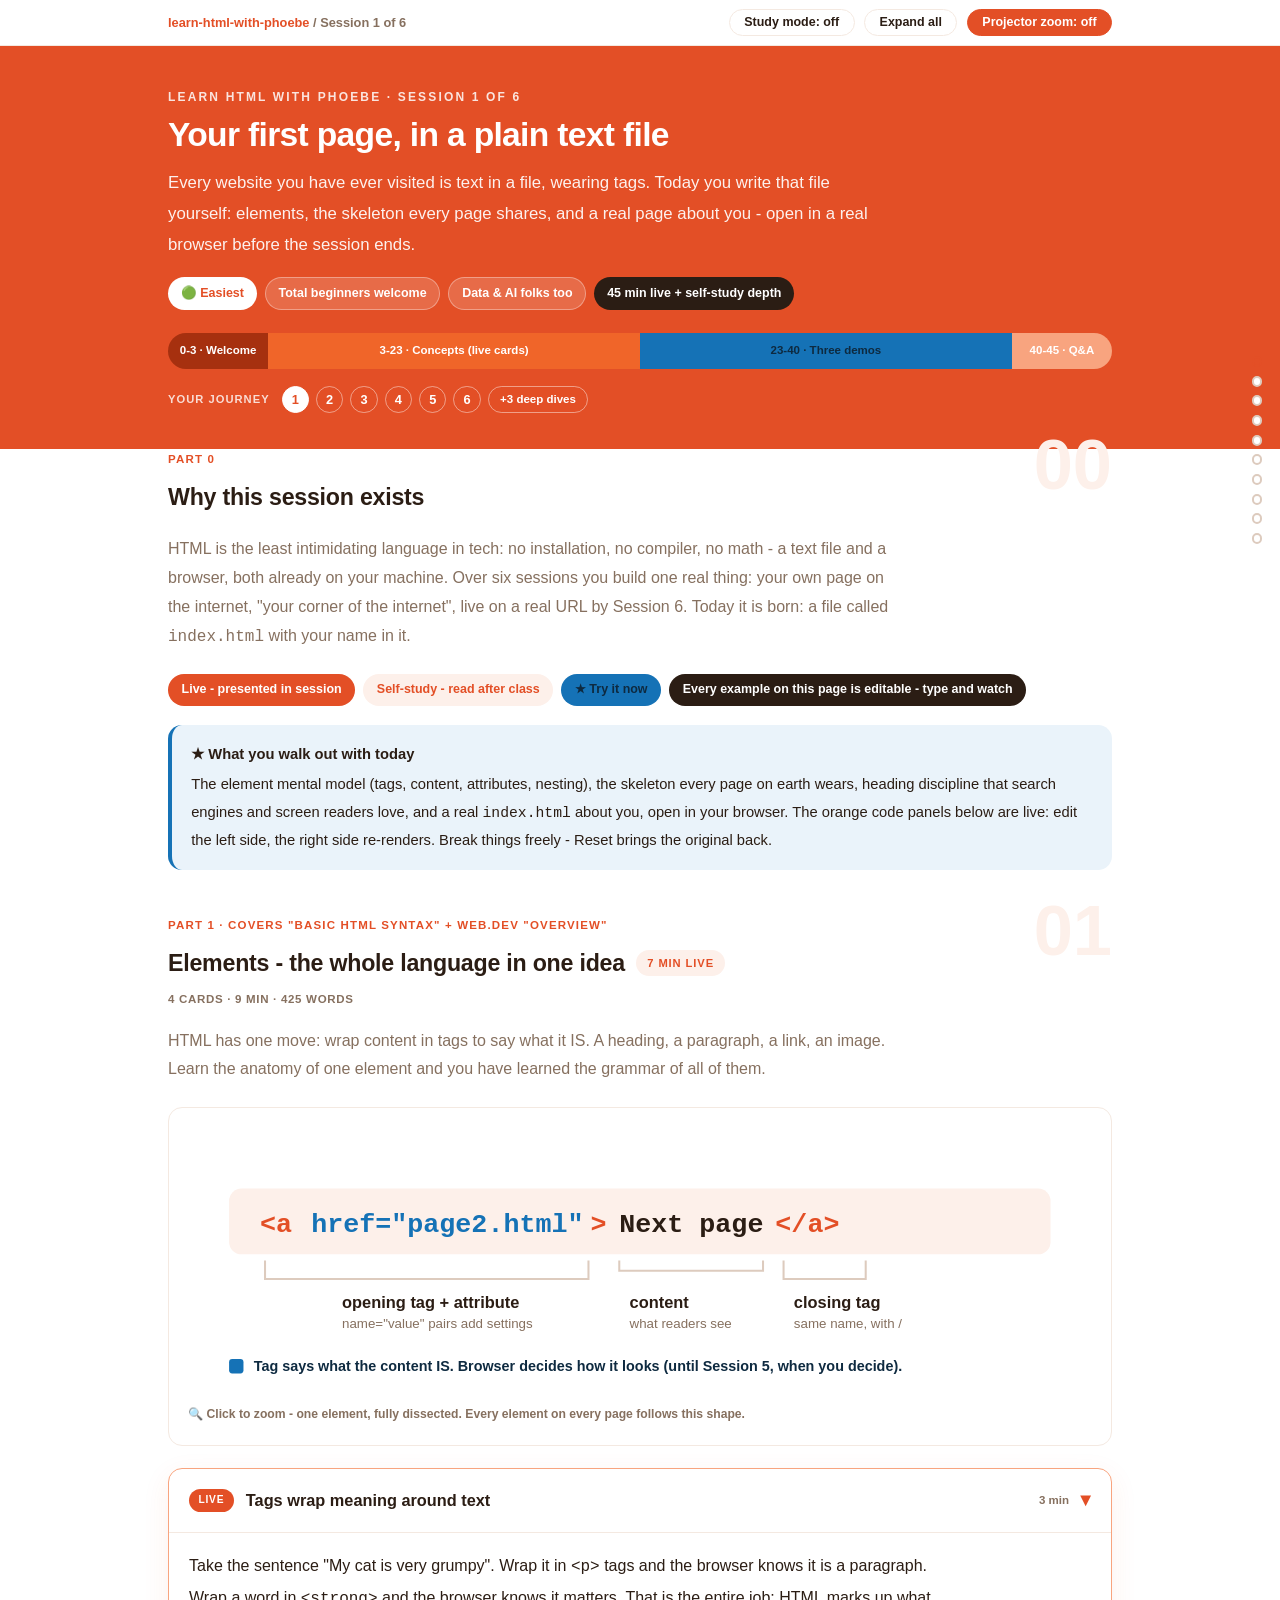
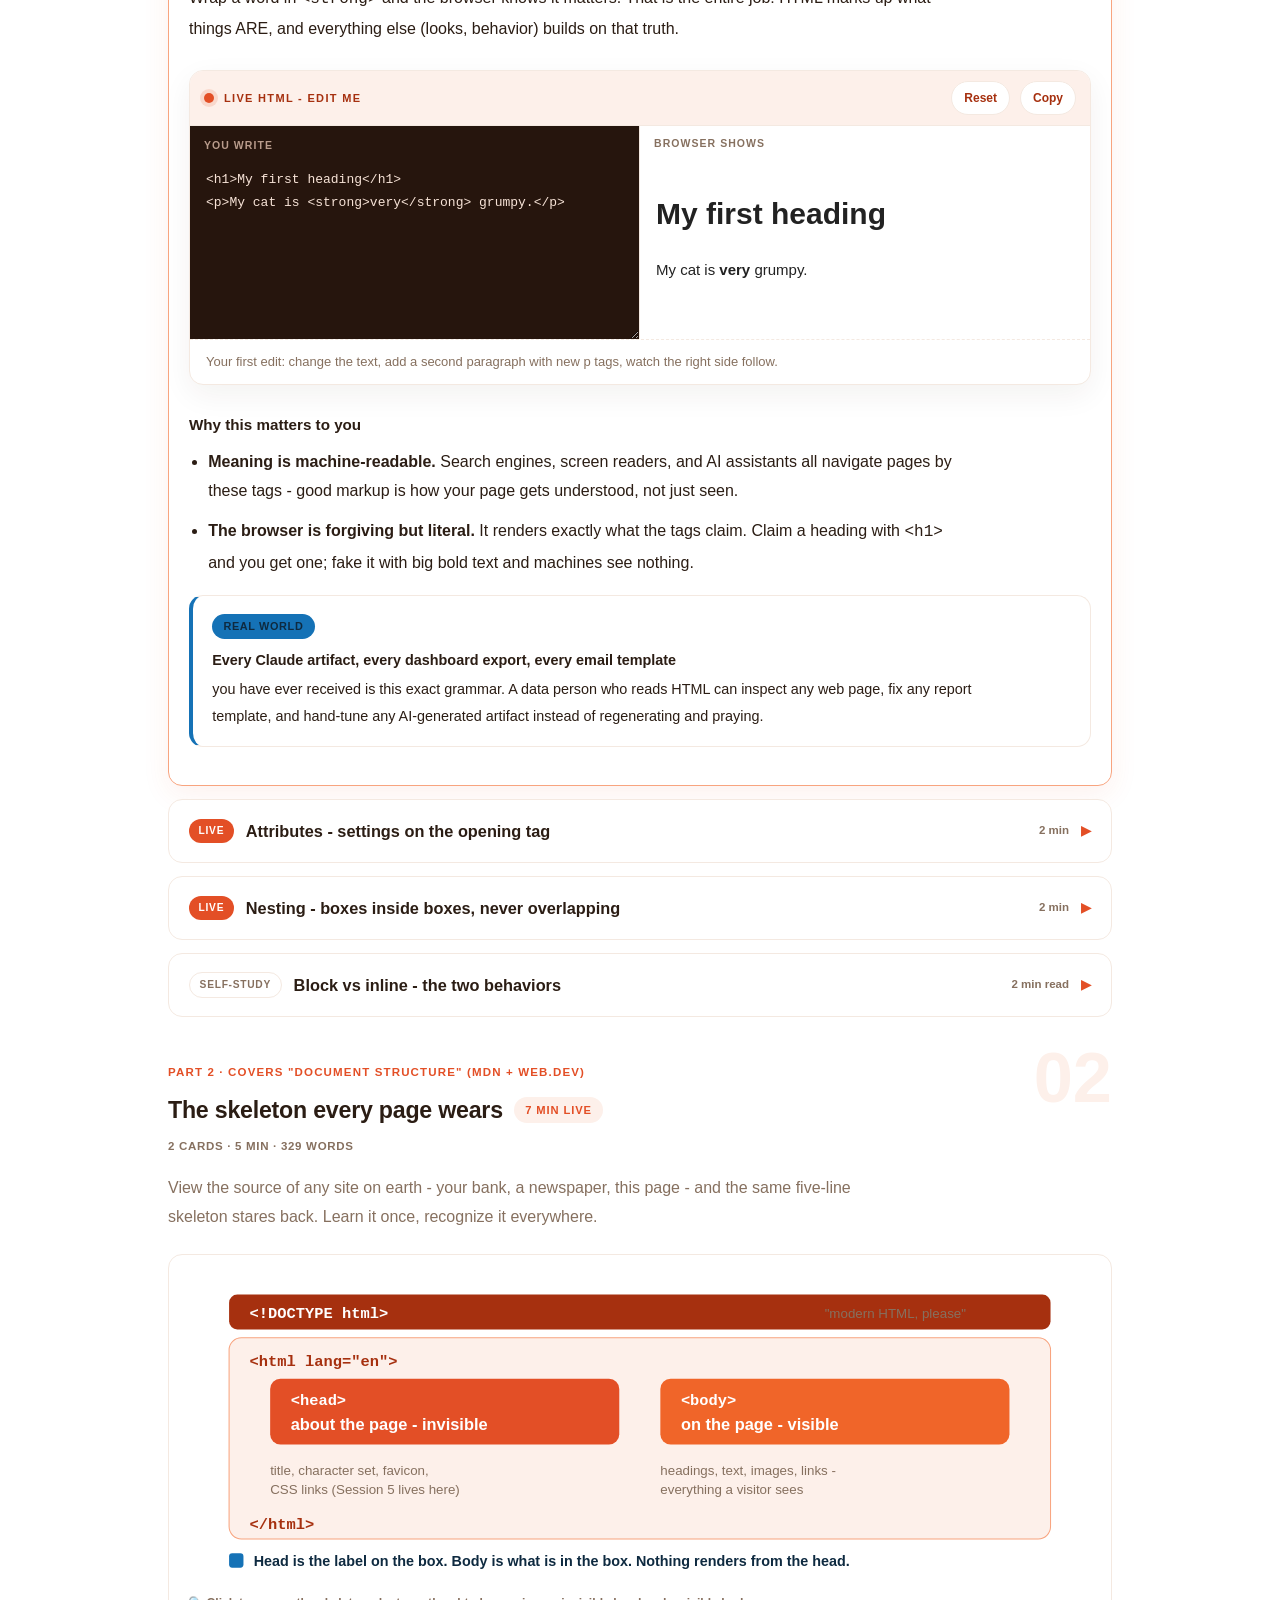
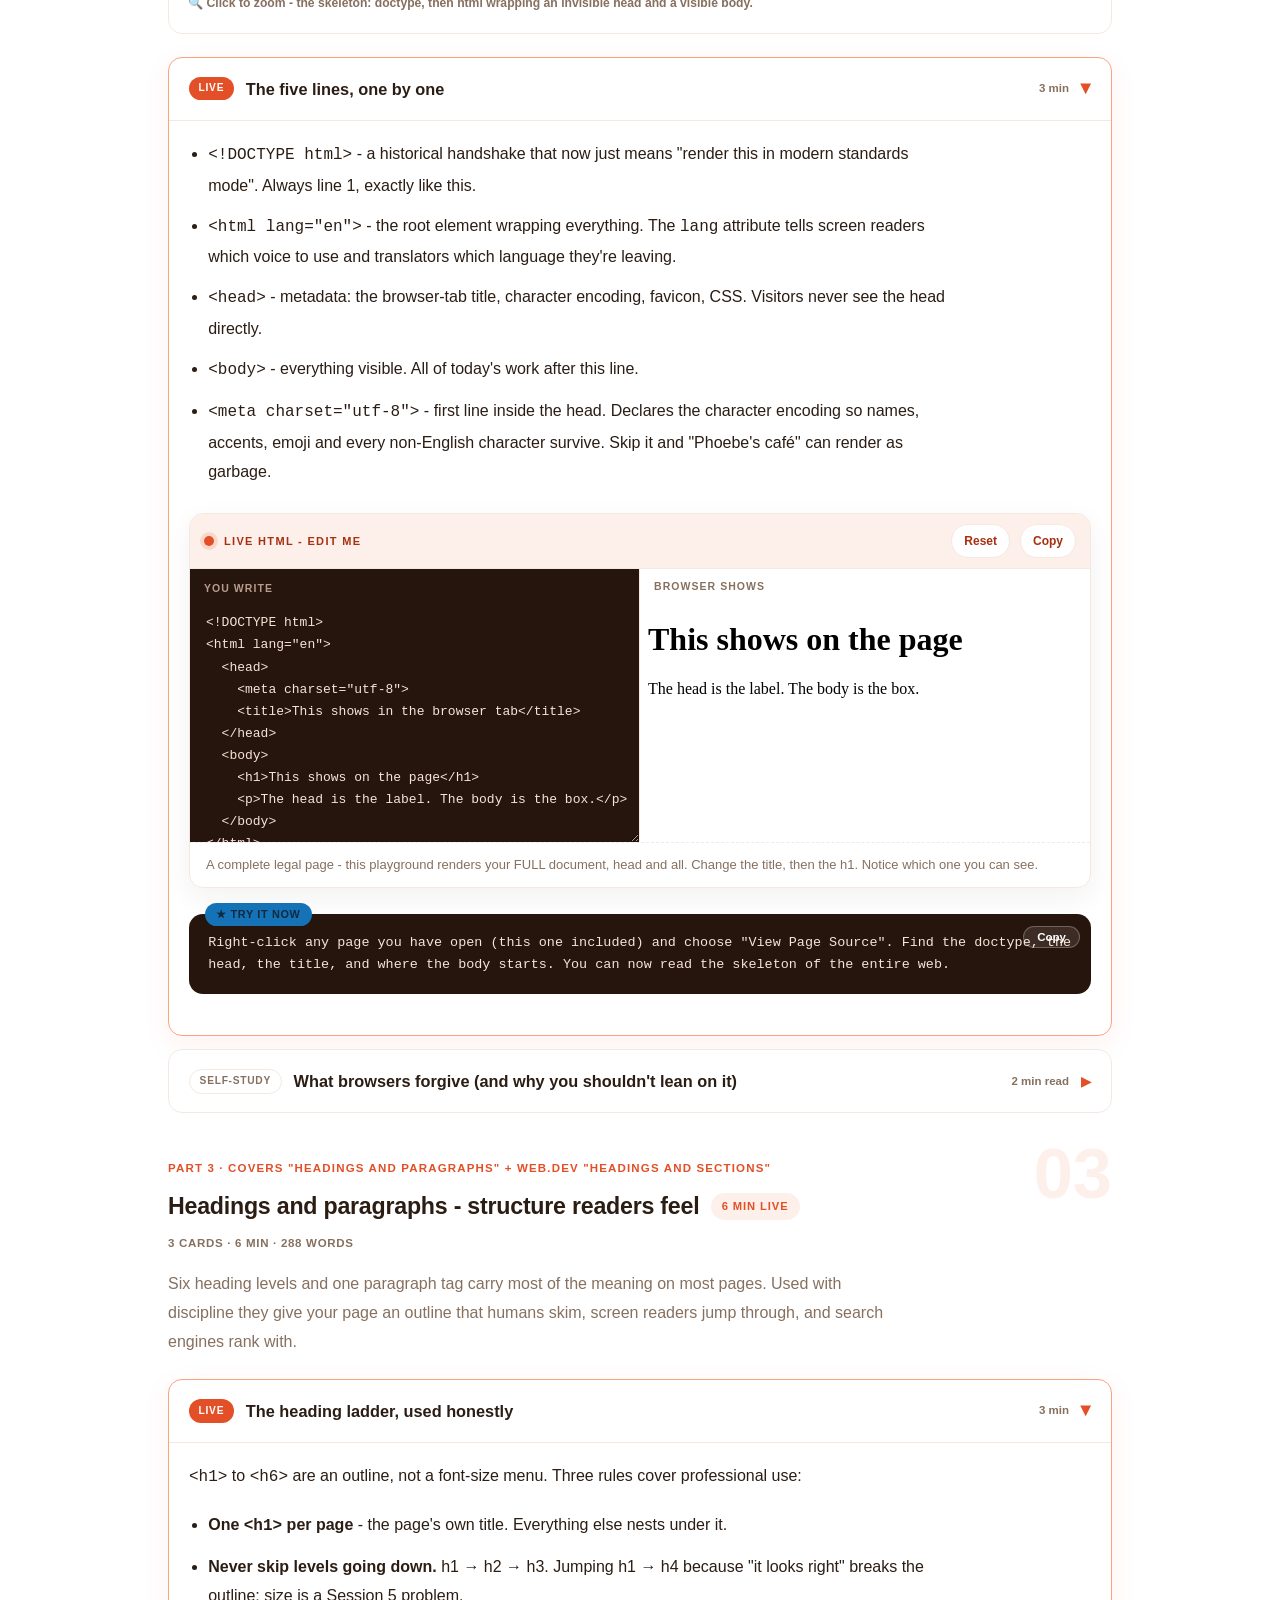
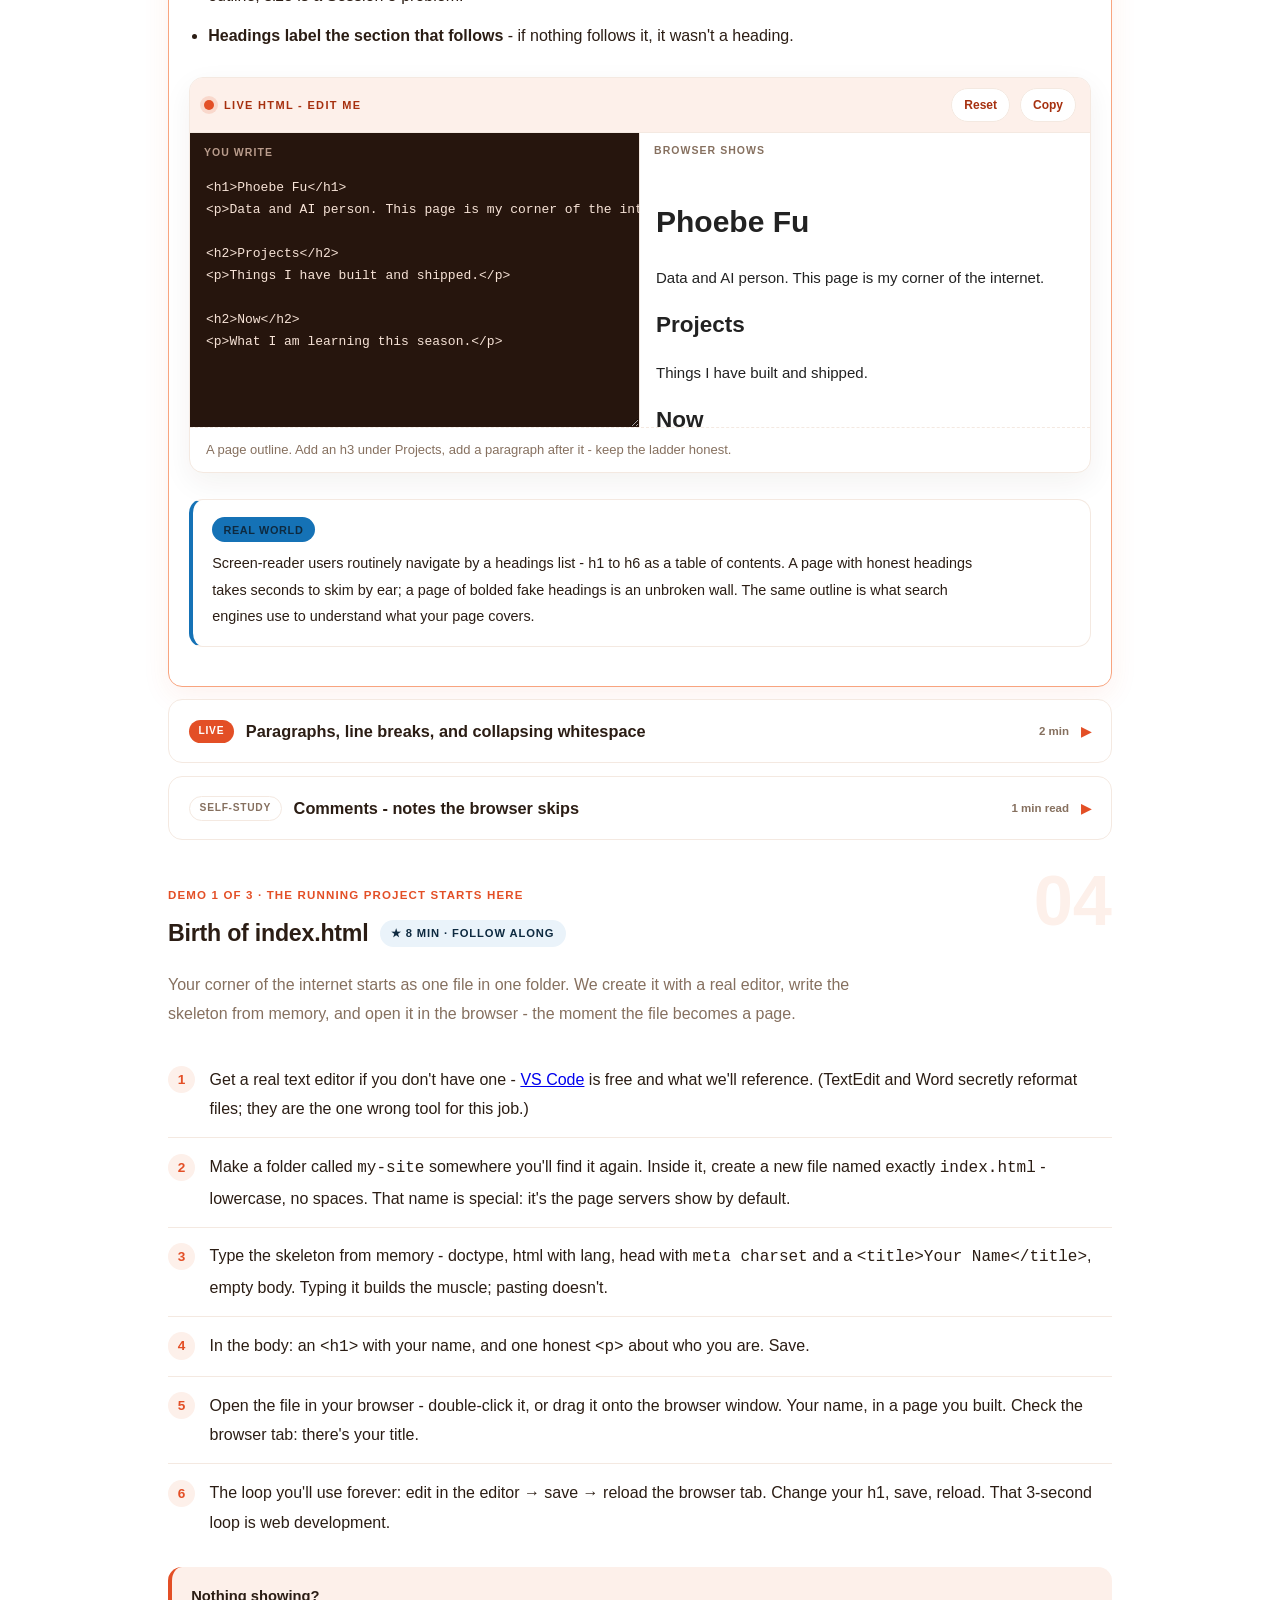
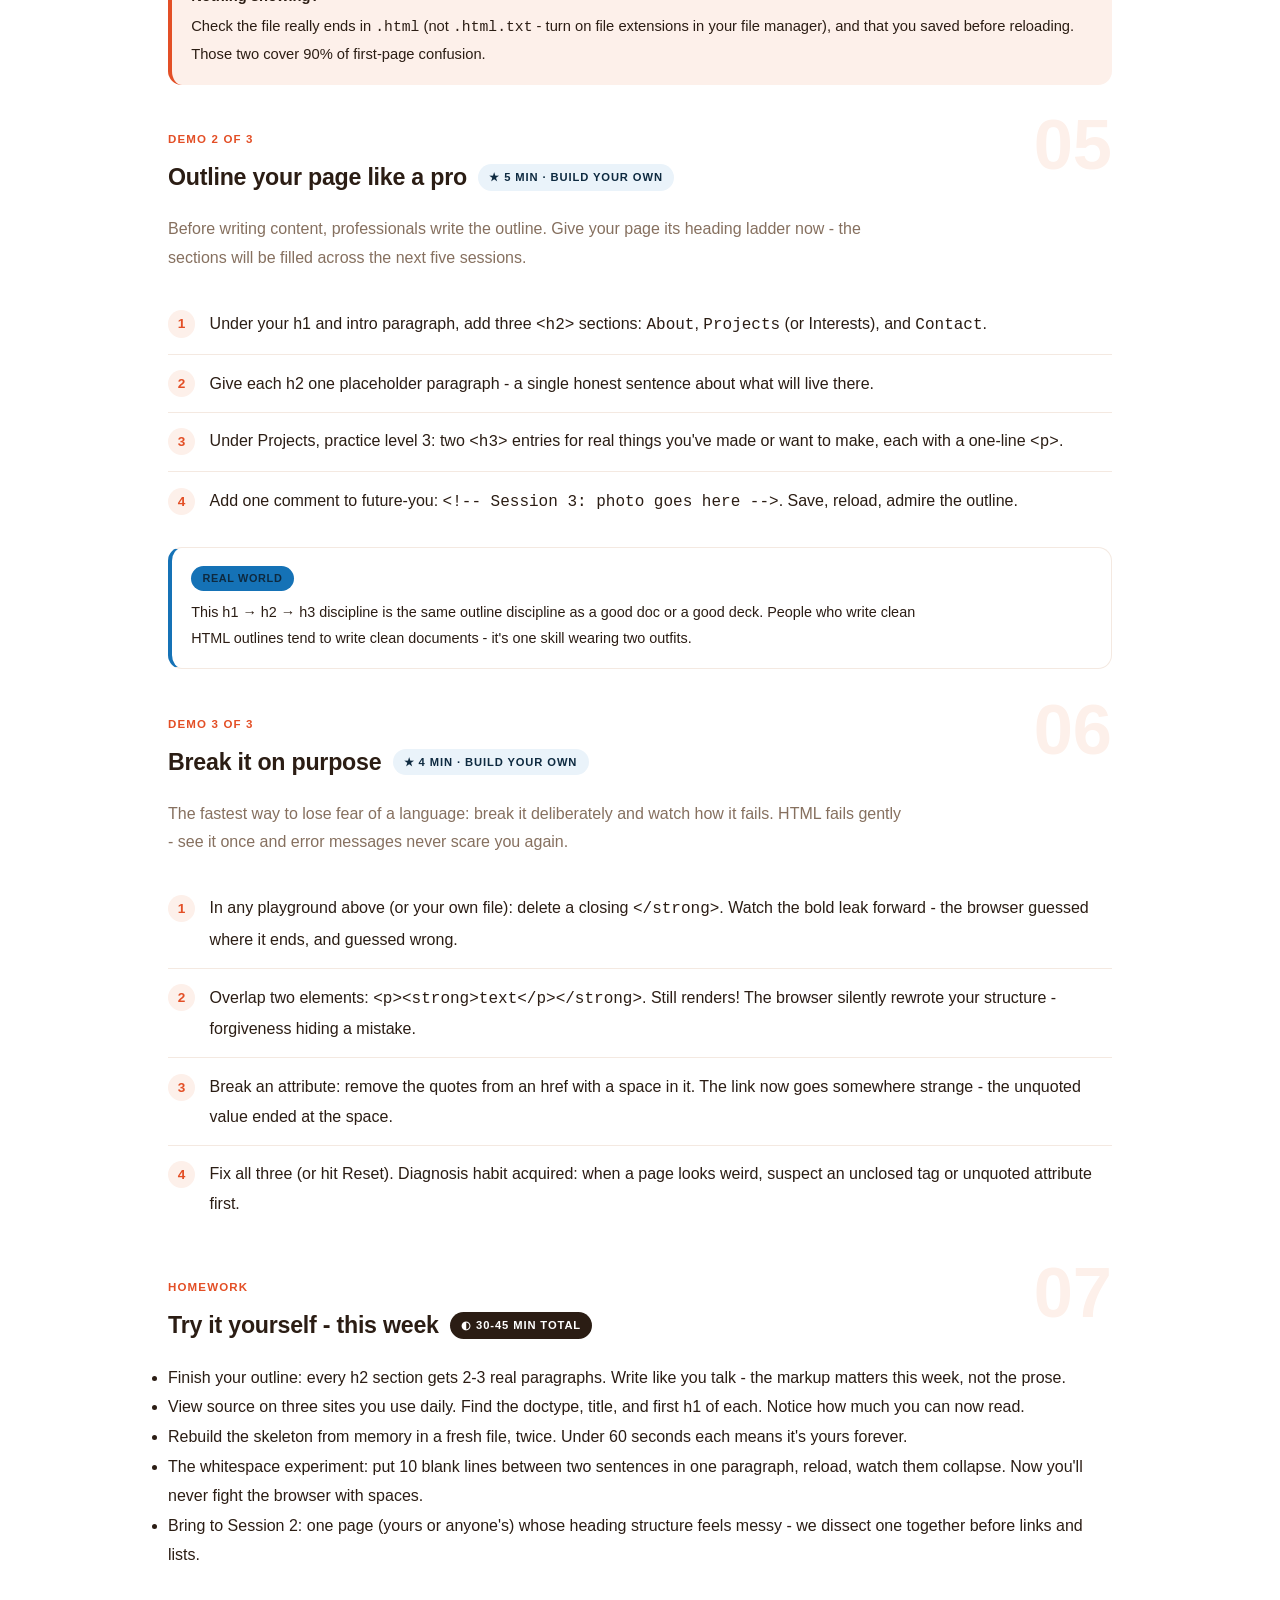
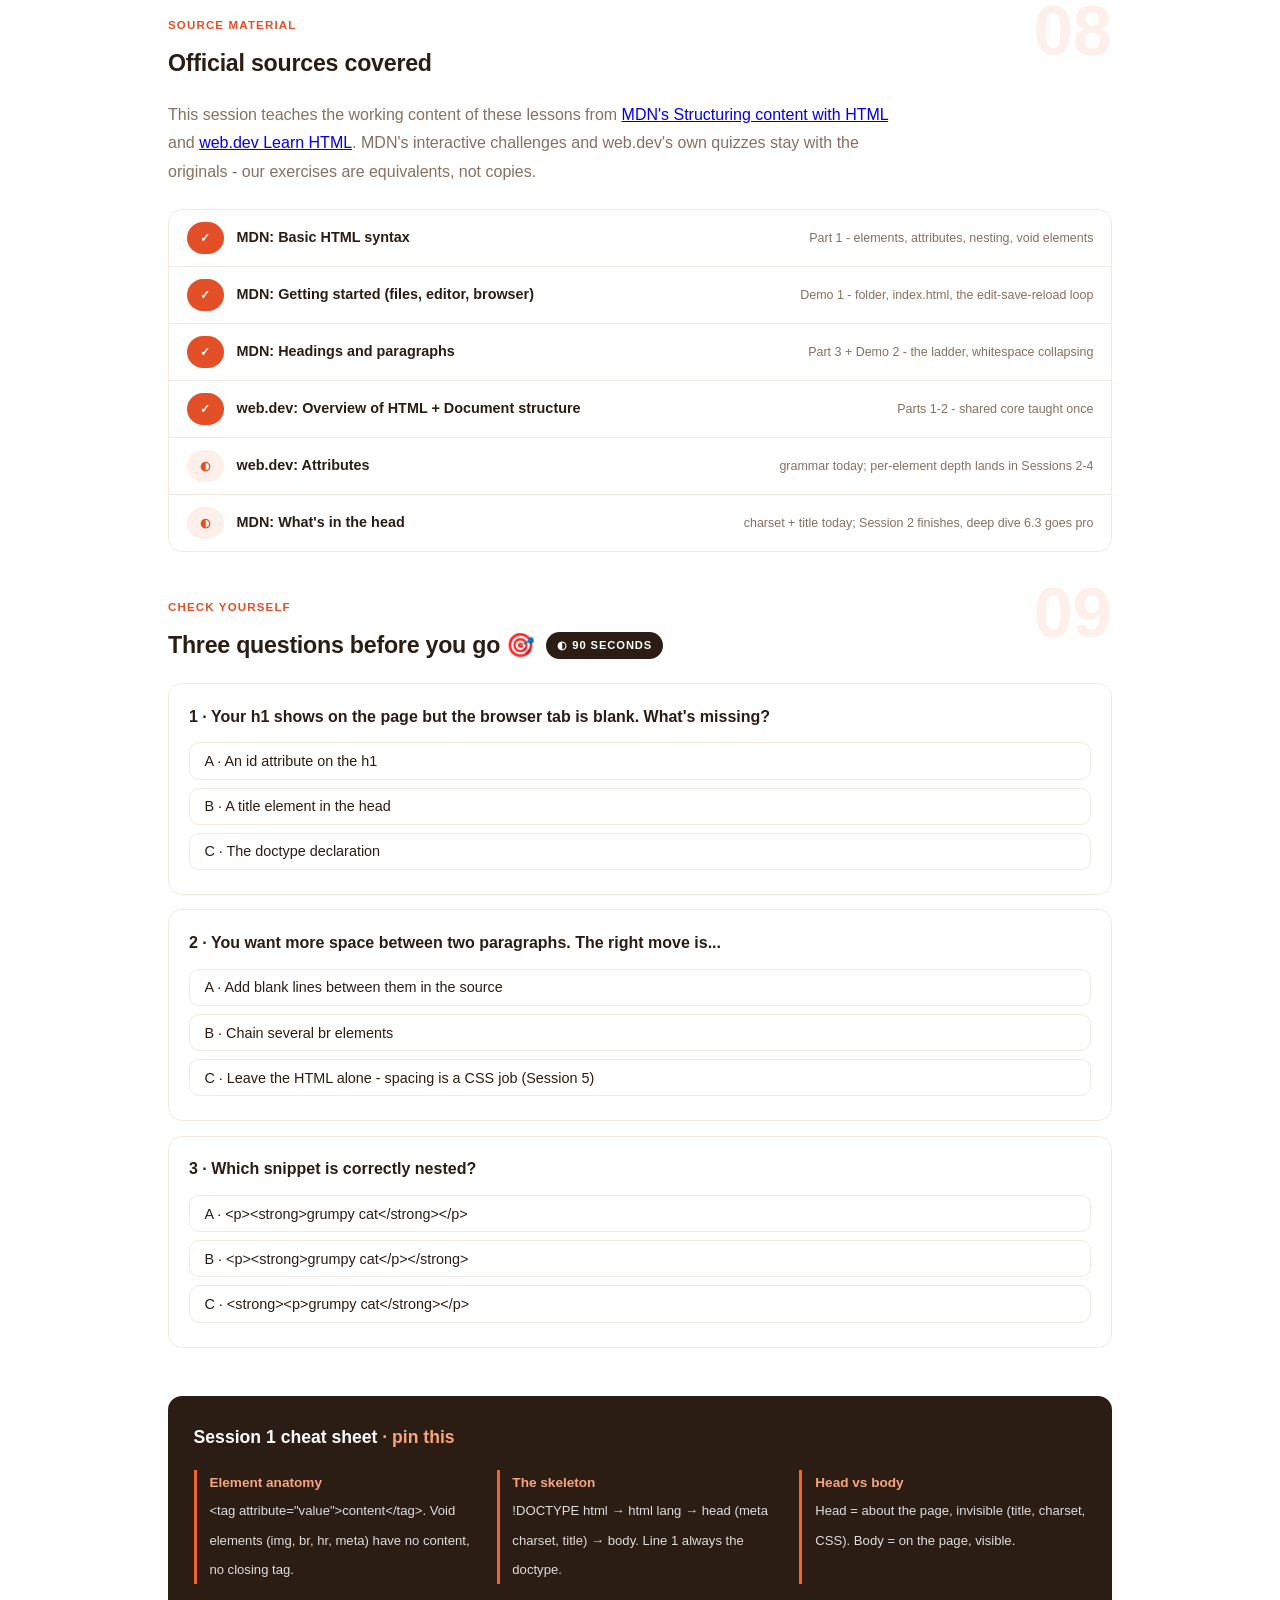
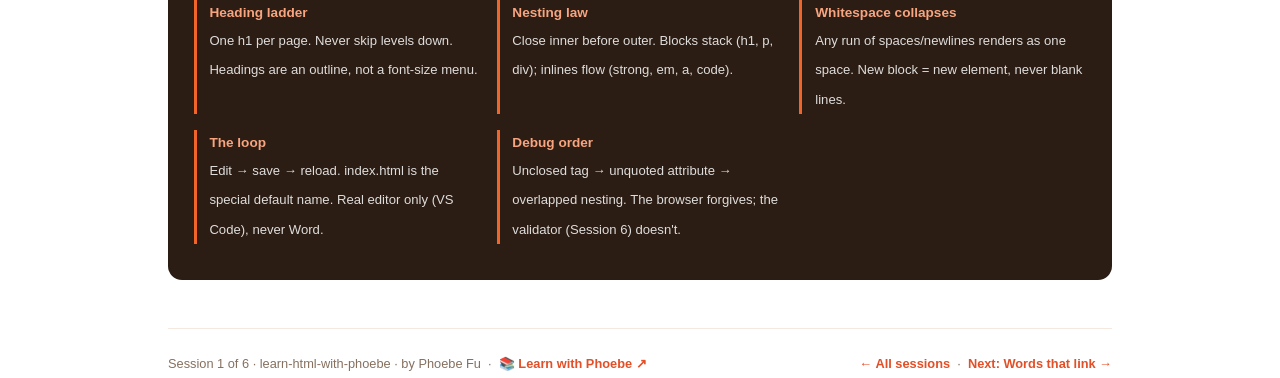
==== courses/01-your-first-page.html @ e1adf82d "Fix diagram clipping and make every page readable on a narrow screen Diagrams: measured geometry def" ====
<!DOCTYPE html>
<html lang="en">
<head>
<meta charset="UTF-8">
<meta name="viewport" content="width=device-width, initial-scale=1.0">
<title>Session 1 · Your first page - learn html with phoebe</title>
<link rel="stylesheet" href="../assets/style.css?v=16">
</head>
<body>

<div class="toolbar">
  <div class="wrap">
    <span class="crumb"><a href="../index.html">learn-html-with-phoebe</a> / Session 1 of 6</span>
    <button class="btn" id="toggle-all" type="button">Expand all</button>
    <button class="btn primary" id="zoom-toggle" type="button">Projector zoom: off</button>
  </div>
</div>

<header class="masthead">
  <div class="wrap">
    <div class="eyebrow">Learn HTML with Phoebe · Session 1 of 6</div>
    <h1>Your <span class="accent">first page</span>, in a plain text file</h1>
    <p class="sub">Every website you have ever visited is text in a file, wearing tags. Today you write that file yourself: elements, the skeleton every page shares, and a real page about you - open in a real browser before the session ends.</p>
    <div class="chip-row">
      <span class="chip level">🟢 Easiest</span>
      <span class="chip audience">Total beginners welcome</span>
      <span class="chip audience">Data &amp; AI folks too</span>
      <span class="chip time">45 min live + self-study depth</span>
    </div>
    <div class="agenda">
      <span class="a1" style="flex:1">0-3 · Welcome</span>
      <span class="a2" style="flex:4">3-23 · Concepts (live cards)</span>
      <span class="a3" style="flex:4">23-40 · Three demos</span>
      <span class="a4" style="flex:1">40-45 · Q&amp;A</span>
    </div>
  </div>
</header>

<main class="wrap">

  <!-- ============ INTRO ============ -->
  <section class="section" id="intro">
    <div class="section-kicker">
      <span class="klabel">Part 0</span>
      <h2>Why this session exists</h2>
    </div>
    <p class="lede">HTML is the least intimidating language in tech: no installation, no compiler, no math - a text file and a browser, both already on your machine. Over six sessions you build one real thing: your own page on the internet, "your corner of the internet", live on a real URL by Session 6. Today it is born: a file called <code>index.html</code> with your name in it.</p>
    <div class="legend">
      <span class="pill solid">Live - presented in session</span>
      <span class="pill light">Self-study - read after class</span>
      <span class="pill peach">★ Try it now</span>
      <span class="pill inkpill">Every example on this page is editable - type and watch</span>
    </div>
    <div class="callout win">
      <strong>★ What you walk out with today</strong>
      The element mental model (tags, content, attributes, nesting), the skeleton every page on earth wears, heading discipline that search engines and screen readers love, and a real <code>index.html</code> about you, open in your browser. The orange code panels below are live: edit the left side, the right side re-renders. Break things freely - Reset brings the original back.
    </div>
  </section>

  <!-- ============ PART 1: ELEMENTS ============ -->
  <section class="section" id="elements">
    <div class="section-kicker">
      <span class="klabel">Part 1 · covers "Basic HTML syntax" + web.dev "Overview"</span>
      <h2>Elements - the whole language in one idea <span class="tag concept">7 min live</span></h2>
    </div>
    <p class="lede">HTML has one move: wrap content in tags to say what it IS. A heading, a paragraph, a link, an image. Learn the anatomy of one element and you have learned the grammar of all of them.</p>

    <figure class="zoomable">
      <svg viewBox="0 0 880 260" xmlns="http://www.w3.org/2000/svg" role="img" aria-label="Anatomy of an HTML element: opening tag with attribute, content, closing tag">
        <style>
          .elC { font: 600 26px 'SF Mono', Menlo, monospace; fill: #2B1D14; }
          .elO { font: 600 26px 'SF Mono', Menlo, monospace; fill: #E34F26; }
          .elA { font: 600 26px 'SF Mono', Menlo, monospace; fill: #1572B6; }
          .elT { font: 700 16px Inter, sans-serif; fill: #2B1D14; }
          .elX { font: 400 13px Inter, sans-serif; fill: #86705F; }
          .elN { font: 600 14px Inter, sans-serif; fill: #0E2A40; }
          .elBr { stroke: #DDCBBE; stroke-width: 2; fill: none; }
        </style>
        <rect x="40" y="60" width="800" height="64" rx="12" fill="#FDF0EA"/>
        <text class="elO" x="70" y="102">&lt;a</text>
        <text class="elA" x="120" y="102">href="page2.html"</text>
        <text class="elO" x="392" y="102">&gt;</text>
        <text class="elC" x="420" y="102">Next page</text>
        <text class="elO" x="572" y="102">&lt;/a&gt;</text>
        <path class="elBr" d="M75,130 L75,148 L390,148 L390,130"/>
        <text class="elT" x="150" y="176">opening tag + attribute</text>
        <text class="elX" x="150" y="196">name="value" pairs add settings</text>
        <path class="elBr" d="M420,130 L420,140 L560,140 L560,130"/>
        <text class="elT" x="430" y="176">content</text>
        <text class="elX" x="430" y="196">what readers see</text>
        <path class="elBr" d="M580,130 L580,148 L660,148 L660,130"/>
        <text class="elT" x="590" y="176">closing tag</text>
        <text class="elX" x="590" y="196">same name, with /</text>
        <rect x="40" y="226" width="14" height="14" rx="3" fill="#1572B6"/>
        <text class="elN" x="64" y="238">Tag says what the content IS. Browser decides how it looks (until Session 5, when you decide).</text>
      </svg>
      <figcaption>🔍 Click to zoom - one element, fully dissected. Every element on every page follows this shape.</figcaption>
    </figure>

    <details class="card" open>
      <summary><span class="mode live">Live</span>Tags wrap meaning around text<span class="mini">3 min</span><span class="caret">▶</span></summary>
      <div class="body">
        <p>Take the sentence "My cat is very grumpy". Wrap it in <code>&lt;p&gt;</code> tags and the browser knows it is a paragraph. Wrap a word in <code>&lt;strong&gt;</code> and the browser knows it matters. That is the entire job: HTML marks up what things ARE, and everything else (looks, behavior) builds on that truth.</p>
        <div class="pg" data-caption="Your first edit: change the text, add a second paragraph with new p tags, watch the right side follow." data-height="180">
<pre class="pg-src">
&lt;h1&gt;My first heading&lt;/h1&gt;
&lt;p&gt;My cat is &lt;strong&gt;very&lt;/strong&gt; grumpy.&lt;/p&gt;
</pre>
        </div>
        <h4>Why this matters to you</h4>
        <ul>
          <li><strong>Meaning is machine-readable.</strong> Search engines, screen readers, and AI assistants all navigate pages by these tags - good markup is how your page gets understood, not just seen.</li>
          <li><strong>The browser is forgiving but literal.</strong> It renders exactly what the tags claim. Claim a heading with <code>&lt;h1&gt;</code> and you get one; fake it with big bold text and machines see nothing.</li>
        </ul>
        <div class="callout example">
          <span class="ex-pill">Real world</span>
          <p><strong>Every Claude artifact, every dashboard export, every email template</strong> you have ever received is this exact grammar. A data person who reads HTML can inspect any web page, fix any report template, and hand-tune any AI-generated artifact instead of regenerating and praying.</p>
        </div>
      </div>
    </details>

    <details class="card">
      <summary><span class="mode live">Live</span>Attributes - settings on the opening tag<span class="mini">2 min</span><span class="caret">▶</span></summary>
      <div class="body">
        <p>Attributes are <code>name="value"</code> pairs that live in the opening tag and configure the element: where a link goes (<code>href</code>), which file an image shows (<code>src</code>), what a screen reader says about it (<code>alt</code>). Rules: space before the attribute, value in quotes, never inside the content.</p>
        <div class="pg" data-caption="Change the href to https://mermaid.js.org and the link text to match. Attribute = setting." data-height="150">
<pre class="pg-src">
&lt;p&gt;My favorite reference is
  &lt;a href="https://developer.mozilla.org"&gt;MDN&lt;/a&gt;.
&lt;/p&gt;
</pre>
        </div>
        <div class="callout tip">
          <strong>The quote habit</strong>
          Always quote attribute values: <code>href="page.html"</code>. Unquoted values work until a space or special character breaks them silently - quoting is the seatbelt.
        </div>
      </div>
    </details>

    <details class="card">
      <summary><span class="mode live">Live</span>Nesting - boxes inside boxes, never overlapping<span class="mini">2 min</span><span class="caret">▶</span></summary>
      <div class="body">
        <p>Elements go inside other elements - a <code>&lt;strong&gt;</code> inside a <code>&lt;p&gt;</code> inside the page. The one law: close inner elements before outer ones. <code>&lt;p&gt;&lt;strong&gt;text&lt;/strong&gt;&lt;/p&gt;</code> is nested; <code>&lt;p&gt;&lt;strong&gt;text&lt;/p&gt;&lt;/strong&gt;</code> is overlapped, and the browser has to guess what you meant.</p>
        <ul>
          <li><strong>Indent nested elements</strong> two spaces - the browser doesn't care, the next human (you, next month) does.</li>
          <li><strong>Void elements</strong> have no content and no closing tag: <code>&lt;img&gt;</code>, <code>&lt;br&gt;</code>, <code>&lt;hr&gt;</code>, <code>&lt;meta&gt;</code>. They are settings-only elements - all attributes, no text.</li>
        </ul>
      </div>
    </details>

    <details class="card">
      <summary><span class="mode self">Self-study</span>Block vs inline - the two behaviors<span class="mini">2 min read</span><span class="caret">▶</span></summary>
      <div class="body">
        <p>Every element has one of two default behaviors, and knowing which is which explains most "why is it on a new line?" surprises:</p>
        <ul>
          <li><strong>Block elements</strong> claim a full row and stack downward: <code>&lt;h1&gt;</code>-<code>&lt;h6&gt;</code>, <code>&lt;p&gt;</code>, <code>&lt;ul&gt;</code>, <code>&lt;div&gt;</code>, and the structural elements from Session 3.</li>
          <li><strong>Inline elements</strong> flow inside a line of text without breaking it: <code>&lt;strong&gt;</code>, <code>&lt;em&gt;</code>, <code>&lt;a&gt;</code>, <code>&lt;code&gt;</code>, <code>&lt;span&gt;</code>.</li>
        </ul>
        <div class="pg" data-caption="Blocks stack, inlines flow. Move the strong tags around; try turning the p into an h2." data-height="190">
<pre class="pg-src">
&lt;h2&gt;A block claims the row&lt;/h2&gt;
&lt;p&gt;But &lt;strong&gt;inline&lt;/strong&gt; elements like
&lt;em&gt;emphasis&lt;/em&gt; and &lt;code&gt;code&lt;/code&gt;
flow inside the text.&lt;/p&gt;
</pre>
        </div>
        <p>One consequence worth knowing early: nesting a block inside an inline (a <code>&lt;div&gt;</code> inside an <code>&lt;a&gt;</code>'s text) is usually a smell. Blocks hold inlines, not the reverse.</p>
      </div>
    </details>
  </section>

  <!-- ============ PART 2: THE SKELETON ============ -->
  <section class="section" id="skeleton">
    <div class="section-kicker">
      <span class="klabel">Part 2 · covers "document structure" (MDN + web.dev)</span>
      <h2>The skeleton every page wears <span class="tag concept">7 min live</span></h2>
    </div>
    <p class="lede">View the source of any site on earth - your bank, a newspaper, this page - and the same five-line skeleton stares back. Learn it once, recognize it everywhere.</p>

    <figure class="zoomable">
      <svg viewBox="0 0 880 300" xmlns="http://www.w3.org/2000/svg" role="img" aria-label="The HTML document skeleton: doctype, html wrapping head and body">
        <style>
          .skT { font: 700 17px Inter, sans-serif; fill: #2B1D14; }
          .skW { font: 700 16px Inter, sans-serif; fill: #FFFFFF; }
          .skM { font: 600 15px 'SF Mono', Menlo, monospace; fill: #FFFFFF; }
          .skMd { font: 600 15px 'SF Mono', Menlo, monospace; fill: #A6300F; }
          .skX { font: 400 13px Inter, sans-serif; fill: #86705F; }
          .skN { font: 600 14px Inter, sans-serif; fill: #0E2A40; }
        </style>
        <rect x="40" y="20" width="800" height="34" rx="8" fill="#A6300F"/>
        <text class="skM" x="60" y="43">&lt;!DOCTYPE html&gt;</text>
        <text class="skX" x="620" y="43" fill="#F8A47F">"modern HTML, please"</text>
        <rect x="40" y="62" width="800" height="196" rx="12" fill="#FDF0EA" stroke="#F8A47F"/>
        <text class="skMd" x="60" y="90">&lt;html lang="en"&gt;</text>
        <rect x="80" y="102" width="340" height="64" rx="10" fill="#E34F26"/>
        <text class="skM" x="100" y="128">&lt;head&gt;</text>
        <text class="skW" x="100" y="152">about the page - invisible</text>
        <rect x="460" y="102" width="340" height="64" rx="10" fill="#F06529"/>
        <text class="skM" x="480" y="128">&lt;body&gt;</text>
        <text class="skW" x="480" y="152">on the page - visible</text>
        <text class="skX" x="80" y="196">title, character set, favicon,</text>
        <text class="skX" x="80" y="214">CSS links (Session 5 lives here)</text>
        <text class="skX" x="460" y="196">headings, text, images, links -</text>
        <text class="skX" x="460" y="214">everything a visitor sees</text>
        <text class="skMd" x="60" y="248">&lt;/html&gt;</text>
        <rect x="40" y="272" width="14" height="14" rx="3" fill="#1572B6"/>
        <text class="skN" x="64" y="284">Head is the label on the box. Body is what is in the box. Nothing renders from the head.</text>
      </svg>
      <figcaption>🔍 Click to zoom - the skeleton: doctype, then html wrapping an invisible head and a visible body.</figcaption>
    </figure>

    <details class="card" open>
      <summary><span class="mode live">Live</span>The five lines, one by one<span class="mini">3 min</span><span class="caret">▶</span></summary>
      <div class="body">
        <ul>
          <li><code>&lt;!DOCTYPE html&gt;</code> - a historical handshake that now just means "render this in modern standards mode". Always line 1, exactly like this.</li>
          <li><code>&lt;html lang="en"&gt;</code> - the root element wrapping everything. The <code>lang</code> attribute tells screen readers which voice to use and translators which language they're leaving.</li>
          <li><code>&lt;head&gt;</code> - metadata: the browser-tab title, character encoding, favicon, CSS. Visitors never see the head directly.</li>
          <li><code>&lt;body&gt;</code> - everything visible. All of today's work after this line.</li>
          <li><code>&lt;meta charset="utf-8"&gt;</code> - first line inside the head. Declares the character encoding so names, accents, emoji and every non-English character survive. Skip it and "Phoebe's café" can render as garbage.</li>
        </ul>
        <div class="pg" data-caption="A complete legal page - this playground renders your FULL document, head and all. Change the title, then the h1. Notice which one you can see." data-raw data-height="240">
<pre class="pg-src">
&lt;!DOCTYPE html&gt;
&lt;html lang="en"&gt;
  &lt;head&gt;
    &lt;meta charset="utf-8"&gt;
    &lt;title&gt;This shows in the browser tab&lt;/title&gt;
  &lt;/head&gt;
  &lt;body&gt;
    &lt;h1&gt;This shows on the page&lt;/h1&gt;
    &lt;p&gt;The head is the label. The body is the box.&lt;/p&gt;
  &lt;/body&gt;
&lt;/html&gt;
</pre>
        </div>
        <div class="prompt-box good"><span class="label">★ Try it now</span>Right-click any page you have open (this one included) and choose "View Page Source". Find the doctype, the head, the title, and where the body starts. You can now read the skeleton of the entire web.</div>
      </div>
    </details>

    <details class="card">
      <summary><span class="mode self">Self-study</span>What browsers forgive (and why you shouldn't lean on it)<span class="mini">2 min read</span><span class="caret">▶</span></summary>
      <div class="body">
        <p>Browsers are heroically forgiving: forget a closing tag, skip the doctype, misspell an attribute - something still renders. That's a design choice from 1995 (never punish the reader for the author's mistakes), and it cuts both ways:</p>
        <ul>
          <li><strong>Good:</strong> your learning pages never explode with error messages. Experimentation is safe.</li>
          <li><strong>Bad:</strong> mistakes hide. The page "works" while the structure underneath is quietly wrong - until a style, a screen reader, or another edit exposes it.</li>
        </ul>
        <p>The professional habit: don't rely on forgiveness. Session 6 introduces the W3C validator, which reads your file with zero mercy and lists every technical sin. Until then: close what you open, quote your attributes, nest cleanly.</p>
        <div class="callout example">
          <span class="ex-pill">Real world</span>
          <p>A marketing team's email template rendered fine in Chrome for months - one unclosed <code>&lt;div&gt;</code>. Then Outlook, far less forgiving, showed half the email inside a button. Forgiveness is a browser feature, not a file property: write it right and it works everywhere.</p>
        </div>
      </div>
    </details>
  </section>

  <!-- ============ PART 3: HEADINGS + PARAGRAPHS ============ -->
  <section class="section" id="headings">
    <div class="section-kicker">
      <span class="klabel">Part 3 · covers "Headings and paragraphs" + web.dev "Headings and sections"</span>
      <h2>Headings and paragraphs - structure readers feel <span class="tag concept">6 min live</span></h2>
    </div>
    <p class="lede">Six heading levels and one paragraph tag carry most of the meaning on most pages. Used with discipline they give your page an outline that humans skim, screen readers jump through, and search engines rank with.</p>

    <details class="card" open>
      <summary><span class="mode live">Live</span>The heading ladder, used honestly<span class="mini">3 min</span><span class="caret">▶</span></summary>
      <div class="body">
        <p><code>&lt;h1&gt;</code> to <code>&lt;h6&gt;</code> are an outline, not a font-size menu. Three rules cover professional use:</p>
        <ul>
          <li><strong>One <code>&lt;h1&gt;</code> per page</strong> - the page's own title. Everything else nests under it.</li>
          <li><strong>Never skip levels going down.</strong> h1 → h2 → h3. Jumping h1 → h4 because "it looks right" breaks the outline; size is a Session 5 problem.</li>
          <li><strong>Headings label the section that follows</strong> - if nothing follows it, it wasn't a heading.</li>
        </ul>
        <div class="pg" data-caption="A page outline. Add an h3 under Projects, add a paragraph after it - keep the ladder honest." data-height="260">
<pre class="pg-src">
&lt;h1&gt;Phoebe Fu&lt;/h1&gt;
&lt;p&gt;Data and AI person. This page is my corner of the internet.&lt;/p&gt;

&lt;h2&gt;Projects&lt;/h2&gt;
&lt;p&gt;Things I have built and shipped.&lt;/p&gt;

&lt;h2&gt;Now&lt;/h2&gt;
&lt;p&gt;What I am learning this season.&lt;/p&gt;
</pre>
        </div>
        <div class="callout example">
          <span class="ex-pill">Real world</span>
          <p>Screen-reader users routinely navigate by a headings list - h1 to h6 as a table of contents. A page with honest headings takes seconds to skim by ear; a page of bolded fake headings is an unbroken wall. The same outline is what search engines use to understand what your page covers.</p>
        </div>
      </div>
    </details>

    <details class="card">
      <summary><span class="mode live">Live</span>Paragraphs, line breaks, and collapsing whitespace<span class="mini">2 min</span><span class="caret">▶</span></summary>
      <div class="body">
        <p>Each <code>&lt;p&gt;</code> is one thought. The browser adds the spacing between paragraphs - you never add blank lines for layout. And a surprise for every beginner: <strong>whitespace collapses</strong>. Ten spaces, five newlines - the browser renders one space.</p>
        <div class="pg" data-caption="All that source whitespace becomes one space. Add a second p element - THAT is how you make a new block." data-height="190">
<pre class="pg-src">
&lt;p&gt;This    sentence      has
wild        spacing
in the source.&lt;/p&gt;
&lt;p&gt;New thought? New paragraph element.&lt;/p&gt;
</pre>
        </div>
        <ul>
          <li><code>&lt;br&gt;</code> forces a line break INSIDE a paragraph - for poems and addresses, not for spacing between blocks.</li>
          <li><code>&lt;hr&gt;</code> draws a thematic break - a scene change between paragraphs.</li>
        </ul>
      </div>
    </details>

    <details class="card">
      <summary><span class="mode self">Self-study</span>Comments - notes the browser skips<span class="mini">1 min read</span><span class="caret">▶</span></summary>
      <div class="body">
        <p>Anything between <code>&lt;!--</code> and <code>--&gt;</code> is invisible to visitors: <code>&lt;!-- TODO: add photo here --&gt;</code>. Use comments to leave notes for future-you, to label sections of a long file, or to temporarily hide an element while testing ("comment it out"). One caution: comments are visible to anyone who views source - no secrets in them.</p>
      </div>
    </details>
  </section>

  <!-- ============ DEMO 1 ============ -->
  <section class="section" id="demo-1">
    <div class="section-kicker">
      <span class="klabel">Demo 1 of 3 · the running project starts here</span>
      <h2>Birth of index.html <span class="tag demo">★ 8 min · follow along</span></h2>
    </div>
    <p class="lede">Your corner of the internet starts as one file in one folder. We create it with a real editor, write the skeleton from memory, and open it in the browser - the moment the file becomes a page.</p>

    <div class="steps">
      <div class="step"><p>Get a real text editor if you don't have one - <a href="https://code.visualstudio.com" target="_blank" rel="noopener">VS Code</a> is free and what we'll reference. (TextEdit and Word secretly reformat files; they are the one wrong tool for this job.)</p></div>
      <div class="step"><p>Make a folder called <code>my-site</code> somewhere you'll find it again. Inside it, create a new file named exactly <code>index.html</code> - lowercase, no spaces. That name is special: it's the page servers show by default.</p></div>
      <div class="step"><p>Type the skeleton from memory - doctype, html with lang, head with <code>meta charset</code> and a <code>&lt;title&gt;Your Name&lt;/title&gt;</code>, empty body. Typing it builds the muscle; pasting doesn't.</p></div>
      <div class="step"><p>In the body: an <code>&lt;h1&gt;</code> with your name, and one honest <code>&lt;p&gt;</code> about who you are. Save.</p></div>
      <div class="step"><p>Open the file in your browser - double-click it, or drag it onto the browser window. Your name, in a page you built. Check the browser tab: there's your title.</p></div>
      <div class="step"><p>The loop you'll use forever: edit in the editor → save → reload the browser tab. Change your h1, save, reload. That 3-second loop is web development.</p></div>
    </div>

    <div class="callout tip">
      <strong>Nothing showing?</strong>
      Check the file really ends in <code>.html</code> (not <code>.html.txt</code> - turn on file extensions in your file manager), and that you saved before reloading. Those two cover 90% of first-page confusion.
    </div>
  </section>

  <!-- ============ DEMO 2 ============ -->
  <section class="section" id="demo-2">
    <div class="section-kicker">
      <span class="klabel">Demo 2 of 3</span>
      <h2>Outline your page like a pro <span class="tag demo">★ 5 min · build your own</span></h2>
    </div>
    <p class="lede">Before writing content, professionals write the outline. Give your page its heading ladder now - the sections will be filled across the next five sessions.</p>

    <div class="steps">
      <div class="step"><p>Under your h1 and intro paragraph, add three <code>&lt;h2&gt;</code> sections: <code>About</code>, <code>Projects</code> (or Interests), and <code>Contact</code>.</p></div>
      <div class="step"><p>Give each h2 one placeholder paragraph - a single honest sentence about what will live there.</p></div>
      <div class="step"><p>Under Projects, practice level 3: two <code>&lt;h3&gt;</code> entries for real things you've made or want to make, each with a one-line <code>&lt;p&gt;</code>.</p></div>
      <div class="step"><p>Add one comment to future-you: <code>&lt;!-- Session 3: photo goes here --&gt;</code>. Save, reload, admire the outline.</p></div>
    </div>

    <div class="callout example">
      <span class="ex-pill">Real world</span>
      <p>This h1 → h2 → h3 discipline is the same outline discipline as a good doc or a good deck. People who write clean HTML outlines tend to write clean documents - it's one skill wearing two outfits.</p>
    </div>
  </section>

  <!-- ============ DEMO 3 ============ -->
  <section class="section" id="demo-3">
    <div class="section-kicker">
      <span class="klabel">Demo 3 of 3</span>
      <h2>Break it on purpose <span class="tag demo">★ 4 min · build your own</span></h2>
    </div>
    <p class="lede">The fastest way to lose fear of a language: break it deliberately and watch how it fails. HTML fails gently - see it once and error messages never scare you again.</p>

    <div class="steps">
      <div class="step"><p>In any playground above (or your own file): delete a closing <code>&lt;/strong&gt;</code>. Watch the bold leak forward - the browser guessed where it ends, and guessed wrong.</p></div>
      <div class="step"><p>Overlap two elements: <code>&lt;p&gt;&lt;strong&gt;text&lt;/p&gt;&lt;/strong&gt;</code>. Still renders! The browser silently rewrote your structure - forgiveness hiding a mistake.</p></div>
      <div class="step"><p>Break an attribute: remove the quotes from an href with a space in it. The link now goes somewhere strange - the unquoted value ended at the space.</p></div>
      <div class="step"><p>Fix all three (or hit Reset). Diagnosis habit acquired: when a page looks weird, suspect an unclosed tag or unquoted attribute first.</p></div>
    </div>
  </section>

  <!-- ============ HOMEWORK ============ -->
  <section class="section" id="exercise">
    <div class="section-kicker">
      <span class="klabel">Homework</span>
      <h2>Try it yourself - this week <span class="tag exercise">◐ 30-45 min total</span></h2>
    </div>
    <ul>
      <li>Finish your outline: every h2 section gets 2-3 real paragraphs. Write like you talk - the markup matters this week, not the prose.</li>
      <li>View source on three sites you use daily. Find the doctype, title, and first h1 of each. Notice how much you can now read.</li>
      <li>Rebuild the skeleton from memory in a fresh file, twice. Under 60 seconds each means it's yours forever.</li>
      <li>The whitespace experiment: put 10 blank lines between two sentences in one paragraph, reload, watch them collapse. Now you'll never fight the browser with spaces.</li>
      <li>Bring to Session 2: one page (yours or anyone's) whose heading structure feels messy - we dissect one together before links and lists.</li>
    </ul>
  </section>

  <!-- ============ OFFICIAL ============ -->
  <section class="section" id="official">
    <div class="section-kicker">
      <span class="klabel">Source material</span>
      <h2>Official sources covered</h2>
    </div>
    <p class="lede">This session teaches the working content of these lessons from <a href="https://developer.mozilla.org/en-US/docs/Learn_web_development/Core/Structuring_content" target="_blank" rel="noopener">MDN's Structuring content with HTML</a> and <a href="https://web.dev/learn/html" target="_blank" rel="noopener">web.dev Learn HTML</a>. MDN's interactive challenges and web.dev's own quizzes stay with the originals - our exercises are equivalents, not copies.</p>
    <div class="covered">
      <div class="covered-row"><span class="status pill solid">✓</span><span class="name">MDN: Basic HTML syntax</span><span class="note">Part 1 - elements, attributes, nesting, void elements</span></div>
      <div class="covered-row"><span class="status pill solid">✓</span><span class="name">MDN: Getting started (files, editor, browser)</span><span class="note">Demo 1 - folder, index.html, the edit-save-reload loop</span></div>
      <div class="covered-row"><span class="status pill solid">✓</span><span class="name">MDN: Headings and paragraphs</span><span class="note">Part 3 + Demo 2 - the ladder, whitespace collapsing</span></div>
      <div class="covered-row"><span class="status pill solid">✓</span><span class="name">web.dev: Overview of HTML + Document structure</span><span class="note">Parts 1-2 - shared core taught once</span></div>
      <div class="covered-row"><span class="status pill light">◐</span><span class="name">web.dev: Attributes</span><span class="note">grammar today; per-element depth lands in Sessions 2-4</span></div>
      <div class="covered-row"><span class="status pill light">◐</span><span class="name">MDN: What's in the head</span><span class="note">charset + title today; Session 2 finishes, deep dive 6.3 goes pro</span></div>
    </div>
  </section>

  <!-- ============ QUIZ ============ -->
  <section class="section" id="quiz">
    <div class="section-kicker">
      <span class="klabel">Check yourself</span>
      <h2>Three questions before you go 🎯 <span class="tag exercise">◐ 90 seconds</span></h2>
    </div>
    <div class="quiz-q" data-answer="1">
      <p class="qtext">1 · Your h1 shows on the page but the browser tab is blank. What's missing?</p>
      <button class="qopt" type="button">A · An id attribute on the h1</button>
      <button class="qopt" type="button">B · A title element in the head</button>
      <button class="qopt" type="button">C · The doctype declaration</button>
      <p class="qwhy">The tab reads the head's title element; the h1 lives in the body. Head = about the page, body = on the page.</p>
    </div>
    <div class="quiz-q" data-answer="2">
      <p class="qtext">2 · You want more space between two paragraphs. The right move is...</p>
      <button class="qopt" type="button">A · Add blank lines between them in the source</button>
      <button class="qopt" type="button">B · Chain several br elements</button>
      <button class="qopt" type="button">C · Leave the HTML alone - spacing is a CSS job (Session 5)</button>
      <p class="qwhy">Whitespace collapses and br-stacking is fake structure. HTML says what things are; CSS says how far apart they sit.</p>
    </div>
    <div class="quiz-q" data-answer="0">
      <p class="qtext">3 · Which snippet is correctly nested?</p>
      <button class="qopt" type="button">A · &lt;p&gt;&lt;strong&gt;grumpy cat&lt;/strong&gt;&lt;/p&gt;</button>
      <button class="qopt" type="button">B · &lt;p&gt;&lt;strong&gt;grumpy cat&lt;/p&gt;&lt;/strong&gt;</button>
      <button class="qopt" type="button">C · &lt;strong&gt;&lt;p&gt;grumpy cat&lt;/strong&gt;&lt;/p&gt;</button>
      <p class="qwhy">Boxes inside boxes: close the inner element before the outer one. B and C overlap - the browser will rewrite them silently.</p>
    </div>
    <p class="quiz-score"></p>
  </section>

  <!-- ============ CHEAT SHEET ============ -->
  <section class="cheat" id="cheatsheet">
    <h3>Session 1 cheat sheet <span>· pin this</span></h3>
    <div class="grid-2">
      <div class="cheat-item"><b>Element anatomy</b><span>&lt;tag attribute="value"&gt;content&lt;/tag&gt;. Void elements (img, br, hr, meta) have no content, no closing tag.</span></div>
      <div class="cheat-item"><b>The skeleton</b><span>!DOCTYPE html → html lang → head (meta charset, title) → body. Line 1 always the doctype.</span></div>
      <div class="cheat-item"><b>Head vs body</b><span>Head = about the page, invisible (title, charset, CSS). Body = on the page, visible.</span></div>
      <div class="cheat-item"><b>Heading ladder</b><span>One h1 per page. Never skip levels down. Headings are an outline, not a font-size menu.</span></div>
      <div class="cheat-item"><b>Nesting law</b><span>Close inner before outer. Blocks stack (h1, p, div); inlines flow (strong, em, a, code).</span></div>
      <div class="cheat-item"><b>Whitespace collapses</b><span>Any run of spaces/newlines renders as one space. New block = new element, never blank lines.</span></div>
      <div class="cheat-item"><b>The loop</b><span>Edit → save → reload. index.html is the special default name. Real editor only (VS Code), never Word.</span></div>
      <div class="cheat-item"><b>Debug order</b><span>Unclosed tag → unquoted attribute → overlapped nesting. The browser forgives; the validator (Session 6) doesn't.</span></div>
    </div>
  </section>

  <footer class="pagefoot">
    <span>Session 1 of 6 · learn-html-with-phoebe · by Phoebe Fu &nbsp;·&nbsp; 📚 <a href="https://phoebefu6.github.io/learn-with-phoebe/">Learn with Phoebe ↗</a></span>
    <span><a href="../index.html">← All sessions</a> &nbsp;·&nbsp; <a href="02-words-that-link.html">Next: Words that link →</a></span>
  </footer>

</main>

<script src="../assets/app.js?v=16"></script>
<script src="../assets/html-live.js?v=16"></script>
</body>
</html>
---- assets/style.css ----
/* learn-html-with-phoebe - editorial bold design system
   Accent: html orange #E34F26 · Ink: #2B1D14 · Flagship: amber #1572B6 */

:root {
  --indigo: #E34F26;
  --indigo-deep: #A6300F;
  --indigo-mid: #F06529;
  --indigo-soft: #F8A47F;
  --indigo-50: #FDF0EA;
  --ink: #2B1D14;
  --muted: #86705F;
  --faint: #DDCBBE;
  --hairline: #F4E9E1;
  --amber: #1572B6;
  --amber-ink: #0E2A40;
  --amber-50: #EAF3FA;
  --paper: #FFFFFF;
  --code-bg: #26150D;
  --code-ink: #F7E3D7;
  --radius: 14px;
}

* { margin: 0; padding: 0; box-sizing: border-box; }

html { font-size: 16px; scroll-behavior: smooth; }
html.zoom-125 { font-size: 20px; }
html.zoom-150 { font-size: 24px; }

body {
  font-family: "Inter", -apple-system, BlinkMacSystemFont, "Segoe UI", Roboto, sans-serif;
  background: var(--paper);
  color: var(--ink);
  line-height: 1.85;
  font-feature-settings: "tnum";
}

.wrap { max-width: 62rem; margin: 0 auto; padding: 0 1.5rem; }

/* ---------- header band ---------- */
.masthead {
  background: var(--indigo);
  color: #fff;
  padding: 2.5rem 0 2.25rem;
}
.masthead .eyebrow {
  font-size: .75rem;
  letter-spacing: .18em;
  text-transform: uppercase;
  opacity: .85;
  font-weight: 600;
}
.masthead h1 {
  font-size: 2.1rem;
  line-height: 1.15;
  font-weight: 800;
  margin: .5rem 0 .75rem;
  letter-spacing: -.02em;
}
.masthead h1 .accent { color: inherit; }
.masthead .sub { font-size: 1.05rem; opacity: .92; max-width: 44rem; }

.chip-row { display: flex; flex-wrap: wrap; gap: .5rem; margin-top: 1.1rem; }
.chip {
  display: inline-flex;
  align-items: center;
  gap: .35rem;
  border-radius: 999px;
  padding: .25rem .8rem;
  font-size: .78rem;
  font-weight: 600;
  white-space: nowrap;
}
.chip.level { background: #fff; color: var(--indigo); }
.chip.audience { background: rgba(255,255,255,.16); color: #fff; border: 1px solid rgba(255,255,255,.35); }
.chip.time { background: var(--ink); color: #fff; font-variant-numeric: tabular-nums; }

/* ---------- agenda bar ---------- */
.agenda {
  display: flex;
  border-radius: 999px;
  overflow: hidden;
  margin: 1.4rem 0 0;
  font-size: .72rem;
  font-weight: 600;
  text-align: center;
  color: #fff;
}
.agenda span { padding: .45rem .3rem; white-space: nowrap; overflow: hidden; text-overflow: ellipsis; }
.agenda .a1 { background: var(--indigo-deep); }
.agenda .a2 { background: var(--indigo-mid); }
.agenda .a3 { background: var(--amber); color: var(--amber-ink); }
.agenda .a4 { background: var(--indigo-soft); }

/* ---------- toolbar ---------- */
.toolbar {
  position: sticky;
  top: 0;
  z-index: 40;
  background: rgba(255,255,255,.94);
  backdrop-filter: blur(6px);
  border-bottom: 1px solid var(--hairline);
  padding: .55rem 0;
}
.toolbar .wrap { display: flex; align-items: center; gap: .6rem; }
.toolbar .crumb { font-size: .8rem; color: var(--muted); font-weight: 600; margin-right: auto; }
.toolbar .crumb a { color: var(--indigo); text-decoration: none; }
.btn {
  border: 1px solid var(--hairline);
  background: #fff;
  color: var(--ink);
  border-radius: 999px;
  padding: .35rem .9rem;
  font-size: .78rem;
  font-weight: 600;
  cursor: pointer;
  font-family: inherit;
  transition: all .15s ease;
}
.btn:hover { border-color: var(--indigo); color: var(--indigo); }
.btn.primary { background: var(--indigo); border-color: var(--indigo); color: #fff; }
.btn.primary:hover { background: var(--indigo-deep); }

/* ---------- sections ---------- */
main { padding: 2.5rem 0 4rem; }

.section { margin-bottom: 2.8rem; }
.section-kicker { margin-bottom: 1rem; }
.section-kicker .klabel {
  display: block;
  font-size: .72rem;
  text-transform: uppercase;
  letter-spacing: .1em;
  color: var(--indigo);
  font-weight: 700;
  margin-bottom: .35rem;
}
.section-kicker h2 {
  font-size: 1.45rem;
  font-weight: 800;
  letter-spacing: -.01em;
  display: flex;
  align-items: center;
  gap: .7rem;
  flex-wrap: wrap;
}
.section-kicker .tag {
  border-radius: 999px;
  padding: .18rem .7rem;
  font-size: .7rem;
  font-weight: 700;
  text-transform: uppercase;
  letter-spacing: .08em;
}
.tag.concept { background: var(--indigo-50); color: var(--indigo); }
.tag.demo { background: var(--amber-50); color: var(--amber-ink); }
.tag.exercise { background: var(--ink); color: #fff; }

.lede { color: var(--muted); max-width: 46rem; margin-bottom: 1.4rem; line-height: 1.8; }

/* live vs self-study markers on cards */
.mode {
  font-size: .64rem;
  font-weight: 700;
  text-transform: uppercase;
  letter-spacing: .07em;
  padding: .14rem .6rem;
  border-radius: 999px;
  flex: none;
}
.mode.live { background: var(--indigo); color: #fff; }
.mode.self { background: #fff; color: var(--muted); border: 1px solid var(--hairline); }

/* ---------- accordions ---------- */
details.card {
  border: 1px solid var(--hairline);
  border-radius: var(--radius);
  margin-bottom: .8rem;
  overflow: hidden;
  background: #fff;
}
details.card[open] { border-color: var(--indigo-soft); box-shadow: 0 8px 28px rgba(227,79,38,.08); }
details.card summary {
  list-style: none;
  cursor: pointer;
  padding: 1rem 1.25rem;
  display: flex;
  align-items: center;
  gap: .75rem;
  font-weight: 700;
  font-size: 1.02rem;
  user-select: none;
}
details.card summary::-webkit-details-marker { display: none; }
details.card summary .dot {
  width: .6rem; height: .6rem;
  border-radius: 999px;
  background: var(--indigo);
  flex: none;
}
details.card summary .mini { margin-left: auto; font-size: .72rem; color: var(--muted); font-weight: 600; white-space: nowrap; }
details.card summary .caret { transition: transform .2s ease; color: var(--indigo); font-size: .8rem; }
details.card[open] summary .caret { transform: rotate(90deg); }
details.card .body { padding: 0 1.25rem 1.4rem; border-top: 1px solid var(--hairline); padding-top: 1.15rem; }
details.card .body p { margin-bottom: 1.05rem; max-width: 48rem; }
details.card .body p:last-child { margin-bottom: 0; }
details.card .body ul, details.card .body ol { margin: 0 0 1.1rem 1.2rem; max-width: 47rem; }
details.card .body li { margin-bottom: .65rem; }
details.card .body h4 { font-size: .95rem; font-weight: 700; margin: 1.1rem 0 .45rem; }
details.card .body h4:first-child { margin-top: 0; }

/* ---------- pills & legends ---------- */
.legend { display: flex; flex-wrap: wrap; gap: .5rem; margin: 0 0 1.2rem; }
.pill {
  display: inline-flex;
  align-items: center;
  gap: .4rem;
  border-radius: 999px;
  padding: .28rem .85rem;
  font-size: .78rem;
  font-weight: 600;
}
.pill.solid { background: var(--indigo); color: #fff; }
.pill.light { background: var(--indigo-50); color: var(--indigo); }
.pill.inkpill { background: var(--ink); color: #fff; }
.pill.amber, .pill.peach { background: var(--amber); color: var(--amber-ink); }
.pill.bare { color: var(--faint); }

/* ---------- 4D grid ---------- */
.grid-2 { display: grid; grid-template-columns: repeat(auto-fit, minmax(15rem, 1fr)); gap: .8rem; margin: .5rem 0 1rem; }
.d-card {
  border: 1px solid var(--hairline);
  border-left: 4px solid var(--indigo);
  border-radius: 10px;
  padding: 1rem 1.1rem;
}
.d-card h4 { font-size: .95rem; margin-bottom: .3rem; }
.d-card h4 .lead-letter { color: var(--indigo); }
.d-card p { font-size: .86rem; color: var(--muted); margin: 0; }

/* ---------- tables ---------- */
table.clean { width: 100%; border-collapse: collapse; font-size: .9rem; margin: .4rem 0 1rem; }
table.clean th {
  text-align: left;
  font-size: .72rem;
  text-transform: uppercase;
  letter-spacing: .08em;
  color: var(--muted);
  padding: .5rem .6rem;
  border-bottom: 2px solid var(--ink);
}
table.clean td { padding: .7rem .6rem; border-bottom: .5px solid var(--hairline); vertical-align: top; line-height: 1.7; }
table.clean td:first-child { font-weight: 600; }

/* ---------- prompt boxes ---------- */
.prompt-box {
  position: relative;
  background: var(--code-bg);
  color: var(--code-ink);
  border-radius: var(--radius);
  padding: 1.1rem 1.2rem;
  margin: 1rem 0 1.2rem;
  font-family: "SF Mono", ui-monospace, Menlo, Consolas, monospace;
  font-size: .84rem;
  line-height: 1.65;
  white-space: pre-wrap;
  word-break: break-word;
}
.prompt-box .label {
  position: absolute;
  top: -0.7rem;
  left: 1rem;
  background: var(--indigo);
  color: #fff;
  font-family: "Inter", -apple-system, sans-serif;
  font-size: .68rem;
  font-weight: 700;
  letter-spacing: .06em;
  text-transform: uppercase;
  border-radius: 999px;
  padding: .15rem .7rem;
}
.prompt-box.bad .label { background: var(--faint); color: var(--ink); }
.prompt-box.good .label { background: var(--amber); color: var(--amber-ink); }
.copy-btn {
  position: absolute;
  top: .7rem;
  right: .7rem;
  background: rgba(255,255,255,.1);
  border: 1px solid rgba(255,255,255,.25);
  color: #fff;
  border-radius: 999px;
  padding: .25rem .8rem;
  font-size: .72rem;
  font-weight: 600;
  cursor: pointer;
  font-family: "Inter", -apple-system, sans-serif;
  transition: background .15s ease;
}
.copy-btn:hover { background: rgba(255,255,255,.22); }
.copy-btn.copied { background: var(--amber); border-color: var(--amber); color: var(--amber-ink); }

/* ---------- demo steps ---------- */
.steps { counter-reset: step; margin: .6rem 0 1rem; }
.step {
  display: flex;
  gap: .9rem;
  padding: .85rem 0;
  border-bottom: .5px solid var(--hairline);
}
.step:last-child { border-bottom: none; }
.step::before {
  counter-increment: step;
  content: counter(step);
  flex: none;
  width: 1.7rem; height: 1.7rem;
  border-radius: 999px;
  background: var(--indigo-50);
  color: var(--indigo);
  font-weight: 700;
  font-size: .85rem;
  display: inline-flex;
  align-items: center;
  justify-content: center;
  margin-top: .1rem;
}
.step p { margin: 0; }

/* ---------- callouts ---------- */
.callout {
  border-radius: var(--radius);
  padding: 1rem 1.2rem;
  margin: 1rem 0;
  font-size: .92rem;
}
.callout.tip { background: var(--indigo-50); border-left: 4px solid var(--indigo); }
.callout.win { background: var(--amber-50); border-left: 4px solid var(--amber); }
.callout strong:first-child { display: block; margin-bottom: .2rem; }

.callout.example {
  background: #FFFFFF;
  border: 1px solid var(--hairline);
  border-left: 4px solid var(--amber);
  font-size: .9rem;
}
.callout.example .ex-pill {
  display: inline-block;
  background: var(--amber);
  color: var(--amber-ink);
  border-radius: 999px;
  padding: .15rem .7rem;
  font-size: .68rem;
  font-weight: 700;
  text-transform: uppercase;
  letter-spacing: .06em;
  margin-bottom: .5rem;
}
.callout.example p { margin: 0 0 .75rem; max-width: 47rem; }
.callout.example p:last-child { margin-bottom: 0; }
.callout.example ul { margin: 0 0 0 1.1rem; max-width: 46rem; }
.callout.example li { margin-bottom: .6rem; }
.callout.example li:last-child { margin-bottom: 0; }

/* ---------- zoomable figures ---------- */
figure.zoomable {
  border: 1px solid var(--hairline);
  border-radius: var(--radius);
  padding: 1.2rem;
  margin: 1rem 0 1.4rem;
  cursor: zoom-in;
  transition: box-shadow .15s ease;
  background: #fff;
}
figure.zoomable:hover { box-shadow: 0 8px 28px rgba(227,79,38,.12); }
figure.zoomable svg, figure.zoomable img { width: 100%; height: auto; display: block; }
figure.zoomable figcaption {
  margin-top: .6rem;
  font-size: .76rem;
  color: var(--muted);
  font-weight: 600;
  display: flex;
  align-items: center;
  gap: .4rem;
}

.lightbox {
  position: fixed;
  inset: 0;
  z-index: 100;
  background: rgba(43,29,20,.9);
  display: none;
  align-items: center;
  justify-content: center;
  padding: 3vh 3vw;
  cursor: zoom-out;
}
.lightbox.open { display: flex; }
.lightbox .inner {
  background: #fff;
  border-radius: var(--radius);
  padding: 2rem;
  max-width: 94vw;
  max-height: 92vh;
  overflow: auto;
}
.lightbox .inner svg, .lightbox .inner img { width: min(88vw, 70rem); height: auto; }
.lightbox .close-hint {
  position: fixed;
  top: 1rem; right: 1.4rem;
  color: #fff;
  font-size: .8rem;
  font-weight: 600;
  opacity: .8;
}

/* ---------- courses covered ---------- */
.covered { border: 1px solid var(--hairline); border-radius: var(--radius); overflow: hidden; }
.covered-row {
  display: flex;
  align-items: baseline;
  gap: .8rem;
  padding: .75rem 1.1rem;
  border-bottom: .5px solid var(--hairline);
  font-size: .9rem;
}
.covered-row:last-child { border-bottom: none; }
.covered-row .status { flex: none; }
.covered-row .name { font-weight: 600; }
.covered-row .note { margin-left: auto; color: var(--muted); font-size: .78rem; text-align: right; }

/* ---------- cheat sheet footer ---------- */
.cheat {
  background: var(--ink);
  color: #fff;
  border-radius: var(--radius);
  padding: 1.6rem 1.6rem 1.3rem;
  margin-top: 3rem;
}
.cheat h3 { font-size: 1.1rem; margin-bottom: 1rem; }
.cheat h3 span { color: var(--indigo-soft); }
.cheat .grid-2 { gap: 1rem; }
.cheat .cheat-item { border-left: 3px solid var(--indigo-mid); padding-left: .8rem; }
.cheat .cheat-item b { display: block; font-size: .85rem; color: var(--indigo-soft); }
.cheat .cheat-item span { font-size: .82rem; opacity: .85; }

footer.pagefoot {
  border-top: 1px solid var(--hairline);
  margin-top: 3rem;
  padding: 1.4rem 0 2.5rem;
  font-size: .8rem;
  color: var(--muted);
  display: flex;
  justify-content: space-between;
  flex-wrap: wrap;
  gap: .8rem;
}
footer.pagefoot a { color: var(--indigo); text-decoration: none; font-weight: 600; }

/* ---------- wayfinding: reading progress + section dots + part numbers ---------- */

#progress-bar {
  position: fixed;
  top: 0; left: 0;
  height: 3px;
  width: 0;
  background: linear-gradient(90deg, var(--indigo), var(--amber));
  z-index: 90;
}

.pagenav {
  position: fixed;
  right: 1.1rem;
  top: 50%;
  transform: translateY(-50%);
  z-index: 50;
  display: flex;
  flex-direction: column;
  gap: .55rem;
}
.pagenav a {
  width: .68rem; height: .68rem;
  border-radius: 999px;
  background: #fff;
  border: 2px solid var(--faint);
  display: block;
  position: relative;
  transition: all .15s ease;
}
.pagenav a:hover { border-color: var(--indigo); transform: scale(1.3); }
.pagenav a.active { background: var(--indigo); border-color: var(--indigo); }
.pagenav a .nlabel {
  position: absolute;
  right: 1.4rem;
  top: 50%;
  transform: translateY(-50%);
  background: var(--ink);
  color: #fff;
  font-size: .7rem;
  font-weight: 600;
  padding: .22rem .65rem;
  border-radius: 6px;
  white-space: nowrap;
  opacity: 0;
  pointer-events: none;
  transition: opacity .15s ease;
}
.pagenav a:hover .nlabel { opacity: 1; }
@media (max-width: 74rem) { .pagenav { display: none; } }

main { counter-reset: partnum -1; }
.section .section-kicker { position: relative; }
.section .section-kicker::before {
  counter-increment: partnum;
  content: counter(partnum, decimal-leading-zero);
  position: absolute;
  right: 0;
  top: -1.2rem;
  font-size: 4.4rem;
  font-weight: 800;
  color: var(--indigo-50);
  line-height: 1;
  font-variant-numeric: tabular-nums;
  pointer-events: none;
  z-index: 0;
}
.section .section-kicker > * { position: relative; z-index: 1; }

details.card summary { transition: background .15s ease; }
details.card summary:hover { background: #FDF8F4; }

/* ---------- journey strip: you are here in the series ---------- */
.journey {
  display: flex;
  align-items: center;
  gap: .45rem;
  margin-top: 1.1rem;
  flex-wrap: wrap;
}
.journey .jlabel { font-size: .7rem; font-weight: 700; text-transform: uppercase; letter-spacing: .09em; opacity: .8; margin-right: .3rem; }
.journey a {
  width: 1.7rem; height: 1.7rem;
  border-radius: 999px;
  display: inline-flex;
  align-items: center;
  justify-content: center;
  font-size: .8rem;
  font-weight: 700;
  text-decoration: none;
  color: #fff;
  border: 1.5px solid rgba(255,255,255,.45);
  transition: all .15s ease;
  font-variant-numeric: tabular-nums;
}
.journey a:hover { border-color: #fff; transform: scale(1.12); }
.journey a.here { background: #fff; color: var(--indigo); border-color: #fff; }
.journey a.dd-chip { width: auto; border-radius: 999px; padding: 0 .7rem; font-size: .72rem; }

/* ---------- check-yourself quiz ---------- */
.quiz-q {
  border: 1px solid var(--hairline);
  border-radius: var(--radius);
  padding: 1.1rem 1.25rem 1rem;
  margin-bottom: .9rem;
  background: #fff;
}
.quiz-q .qtext { font-weight: 700; margin-bottom: .7rem; }
.quiz-q .qopt {
  display: block;
  width: 100%;
  text-align: left;
  background: #fff;
  border: 1px solid var(--hairline);
  border-radius: 10px;
  padding: .6rem .9rem;
  margin-bottom: .5rem;
  font-size: .9rem;
  font-family: inherit;
  color: var(--ink);
  cursor: pointer;
  transition: all .15s ease;
}
.quiz-q .qopt:hover { border-color: var(--indigo); background: var(--indigo-50); }
.quiz-q .qopt.correct { background: var(--indigo); border-color: var(--indigo); color: #fff; font-weight: 600; }
.quiz-q .qopt.correct::after { content: "  ✓"; }
.quiz-q .qopt.wrong { background: #FEF2F2; border-color: #FCA5A5; color: #991B1B; animation: qshake .3s ease; }
.quiz-q .qopt.wrong::after { content: "  ✗ try again"; font-size: .78rem; }
.quiz-q .qopt:disabled { cursor: default; }
.quiz-q .qwhy {
  display: none;
  background: var(--amber-50);
  border-left: 4px solid var(--amber);
  border-radius: 8px;
  padding: .6rem .9rem;
  font-size: .86rem;
  margin-top: .3rem;
}
.quiz-q.answered .qwhy { display: block; }
@keyframes qshake {
  0%, 100% { transform: translateX(0); }
  25% { transform: translateX(-5px); }
  75% { transform: translateX(5px); }
}
.quiz-score { font-weight: 700; color: var(--indigo); margin-top: .4rem; }

@media (prefers-reduced-motion: reduce) {
  .quiz-q .qopt.wrong { animation: none; }
  .journey a:hover { transform: none; }
}

/* ---------- micro-interactions (react-bits inspired, vanilla) ---------- */

/* BlurText: staggered word reveal on the masthead headline */
.masthead h1 .bw {
  display: inline-block;
  opacity: 0;
  filter: blur(8px);
  transform: translateY(.35em);
  animation: bw-in .7s cubic-bezier(.22,.9,.35,1) forwards;
  animation-delay: var(--bw-delay, 0s);
}
@keyframes bw-in {
  to { opacity: 1; filter: blur(0); transform: translateY(0); }
}

/* SpotlightCard: cursor-following highlight on accordion cards */
details.card { position: relative; }
details.card::after {
  content: "";
  position: absolute;
  inset: 0;
  pointer-events: none;
  opacity: 0;
  transition: opacity .3s ease;
  background: radial-gradient(320px circle at var(--mx, 50%) var(--my, 50%), rgba(227,79,38,.09), transparent 65%);
}
details.card:hover::after { opacity: 1; }

/* ScrollReveal: sections rise in as they enter the viewport */
.js-reveal .section {
  opacity: 0;
  transform: translateY(16px);
  transition: opacity .6s ease, transform .6s cubic-bezier(.22,.9,.35,1);
}
.js-reveal .section.revealed { opacity: 1; transform: none; }

@media (prefers-reduced-motion: reduce) {
  .masthead h1 .bw { animation: none; opacity: 1; filter: none; transform: none; }
  details.card::after { display: none; }
  .js-reveal .section { opacity: 1; transform: none; transition: none; }
}

@media (max-width: 40rem) {
  .masthead h1 { font-size: 1.6rem; }
  .agenda span { font-size: .6rem; }
  .toolbar .crumb { display: none; }
}

@media print {
  .toolbar, .copy-btn { display: none; }
  details.card { border: 1px solid #ccc; }
}

/* ===== live html playgrounds (html-live.js) ===== */
.pg { margin: 26px 0; border: 1px solid var(--hairline); border-radius: var(--radius); background: var(--paper); box-shadow: 0 10px 30px rgba(43,29,20,.06); overflow: hidden; }
.pg-bar { display: flex; align-items: center; gap: 10px; padding: 10px 14px; border-bottom: 1px solid var(--hairline); background: var(--indigo-50); flex-wrap: wrap; }
.pg-dot { width: 10px; height: 10px; border-radius: 50%; background: var(--indigo); box-shadow: 0 0 0 4px rgba(227,79,38,.15); animation: pgpulse 2.4s ease infinite; }
@keyframes pgpulse { 0%,100% { box-shadow: 0 0 0 3px rgba(227,79,38,.12);} 50% { box-shadow: 0 0 0 7px rgba(227,79,38,.05);} }
.pg-title { font-size: 11px; font-weight: 800; letter-spacing: .12em; text-transform: uppercase; color: var(--indigo-deep); }
.pg-spacer { flex: 1; }
.pg-btn { border: 1px solid var(--hairline); background: #fff; font: inherit; font-size: 12px; font-weight: 700; color: var(--indigo-deep); padding: 5px 12px; border-radius: 999px; cursor: pointer; }
.pg-btn:hover { border-color: var(--indigo-soft); }
.pg-touched .pg-dot { background: var(--amber); box-shadow: 0 0 0 4px rgba(21,114,182,.15); }
.pg-split { display: grid; grid-template-columns: 1fr 1fr; }
@media (max-width: 720px) { .pg-split { grid-template-columns: 1fr; } }
.pg-code-wrap, .pg-preview-wrap { display: flex; flex-direction: column; min-width: 0; }
.pg-code-wrap { border-right: 1px solid var(--hairline); }
@media (max-width: 720px) { .pg-code-wrap { border-right: 0; border-bottom: 1px solid var(--hairline); } }
.pg-label { font-size: 10.5px; font-weight: 800; letter-spacing: .1em; text-transform: uppercase; color: var(--muted); padding: 8px 14px 4px; }
.pg-code { flex: 1; width: 100%; min-height: var(--pg-h, 220px); border: 0; resize: vertical; padding: 10px 16px 14px; background: var(--code-bg); color: var(--code-ink); font-family: 'SF Mono', Menlo, Consolas, monospace; font-size: 13px; line-height: 1.7; white-space: pre; overflow: auto; outline: none; }
.pg-code-wrap .pg-label { background: var(--code-bg); color: #B99C8C; padding-top: 10px; }
.pg-frame { flex: 1; width: 100%; min-height: var(--pg-h, 220px); border: 0; background: #fff; }
.pg-cap { padding: 10px 16px; border-top: 1px dashed var(--hairline); font-size: 13px; color: var(--muted); }
.pg-src { display: none; }

/* === LWP-PATCH v2 === */
/* palette-agnostic aliases: 75 repos use --indigo/--amber, 1 uses --pine/--clay */
:root {
  --pv-accent: var(--indigo, var(--pine, #334155));
  --pv-flag: var(--amber, var(--clay, #B45309));
  --pv-flag-50: var(--amber-50, var(--clay-50, #FEF3E2));
}

/* ============================================================
   v2 - readable on a phone + reading modes
   Layout only. No palette tokens are changed.
   ============================================================ */

/* --- skip link --- */
.skip-link {
  position: absolute; left: -9999px; top: 0; z-index: 200;
  background: var(--pv-accent); color: #fff;
  padding: .7rem 1.1rem; border-radius: 0 0 var(--radius) 0;
  font-weight: 700; font-size: .85rem; text-decoration: none;
}
.skip-link:focus { left: 0; }

/* --- visible keyboard focus everywhere --- */
:focus-visible {
  outline: 3px solid var(--pv-flag);
  outline-offset: 2px;
  border-radius: 4px;
}

/* --- diagrams: hold authored width, scroll instead of shrinking --- */
.figscroll { overflow-x: auto; -webkit-overflow-scrolling: touch; overscroll-behavior-x: contain; }
.figscroll::-webkit-scrollbar { height: 6px; }
.figscroll::-webkit-scrollbar-thumb { background: var(--faint); border-radius: 3px; }

/* --- tables: scroll container + sticky row label --- */
.tablescroll { overflow-x: auto; -webkit-overflow-scrolling: touch; border-radius: var(--radius); }

/* --- section contents counter --- */
.sec-meta {
  display: block; margin-top: .3rem;
  font-size: .72rem; font-weight: 700; letter-spacing: .06em;
  text-transform: uppercase; color: var(--muted);
  font-variant-numeric: tabular-nums;
}

/* --- study-mode switch --- */
.btn.mode-on { background: var(--pv-flag); border-color: var(--pv-flag); color: #fff; }

/* --- deep-linked card gets a moment of emphasis --- */
details.card.linked { border-color: var(--pv-flag); box-shadow: 0 0 0 3px var(--pv-flag-50); }

@media (max-width: 820px) {
  /* labels keep the size they were drawn at; the figure scrolls */
  figure.zoomable svg { min-width: 820px; }
  .figscroll .mm-svg, .mindmap svg { min-width: 840px; }

  table.clean { min-width: 620px; }
  table.clean th:first-child,
  table.clean td:first-child {
    position: sticky; left: 0; background: #fff;
    box-shadow: 1px 0 0 var(--hairline);
  }

  pre, .prompt-box { overflow-x: auto; }

  /* 44px tap targets */
  details.card summary { min-height: 44px; }
  .qopt { min-height: 44px; display: flex; align-items: center; padding: .7rem .9rem; }
  .toolbar .btn, .pagefoot a { min-height: 44px; display: inline-flex; align-items: center; }
}

@media (max-width: 640px) {
  /* long inline code tokens and nowrap chips are the two things that still
     forced the page sideways below 640px: let them break rather than push
     the layout. Inside the media query only - desktop is untouched. */
  :not(pre) > code, .prompt-box span, code span { overflow-wrap: anywhere; word-break: break-word; }
  .chip, .syn-chip, .pill, .mode, .tag { white-space: normal; max-width: 100%; }

  /* the agenda bar truncated its own labels into nonsense - stack it */
  .agenda { flex-direction: column; align-items: stretch; gap: .3rem; }
  .agenda span { font-size: .74rem; text-align: left; padding: .4rem .7rem; flex: none !important; }
  .chip-row, .legend { flex-wrap: wrap; }
  .journey { flex-wrap: wrap; row-gap: .45rem; }
}

/* --- print: a session should print as a complete handout --- */
@media print {
  .pagenav, #progress-bar, .skip-link, .journey, .lightbox { display: none !important; }
  details.card > .body { display: block !important; }
  details.card, figure, table.clean, .callout { break-inside: avoid; page-break-inside: avoid; }
  figure.zoomable svg { min-width: 0; max-width: 100%; }
  .figscroll, .tablescroll { overflow: visible; }
  a[href^="http"]::after { content: " (" attr(href) ")"; font-size: .72rem; color: #555; }
}

/* swipe hint: own line, only when the diagram really does scroll */
figure.zoomable.can-scroll figcaption { flex-wrap: wrap; }
figure.zoomable.can-scroll figcaption::after {
  content: "swipe the diagram \2192";
  flex: 0 0 100%;
  margin-top: .2rem;
  font-size: .72rem;
  font-weight: 700;
  letter-spacing: .04em;
  color: var(--pv-flag);
}
/* === /LWP-PATCH === */
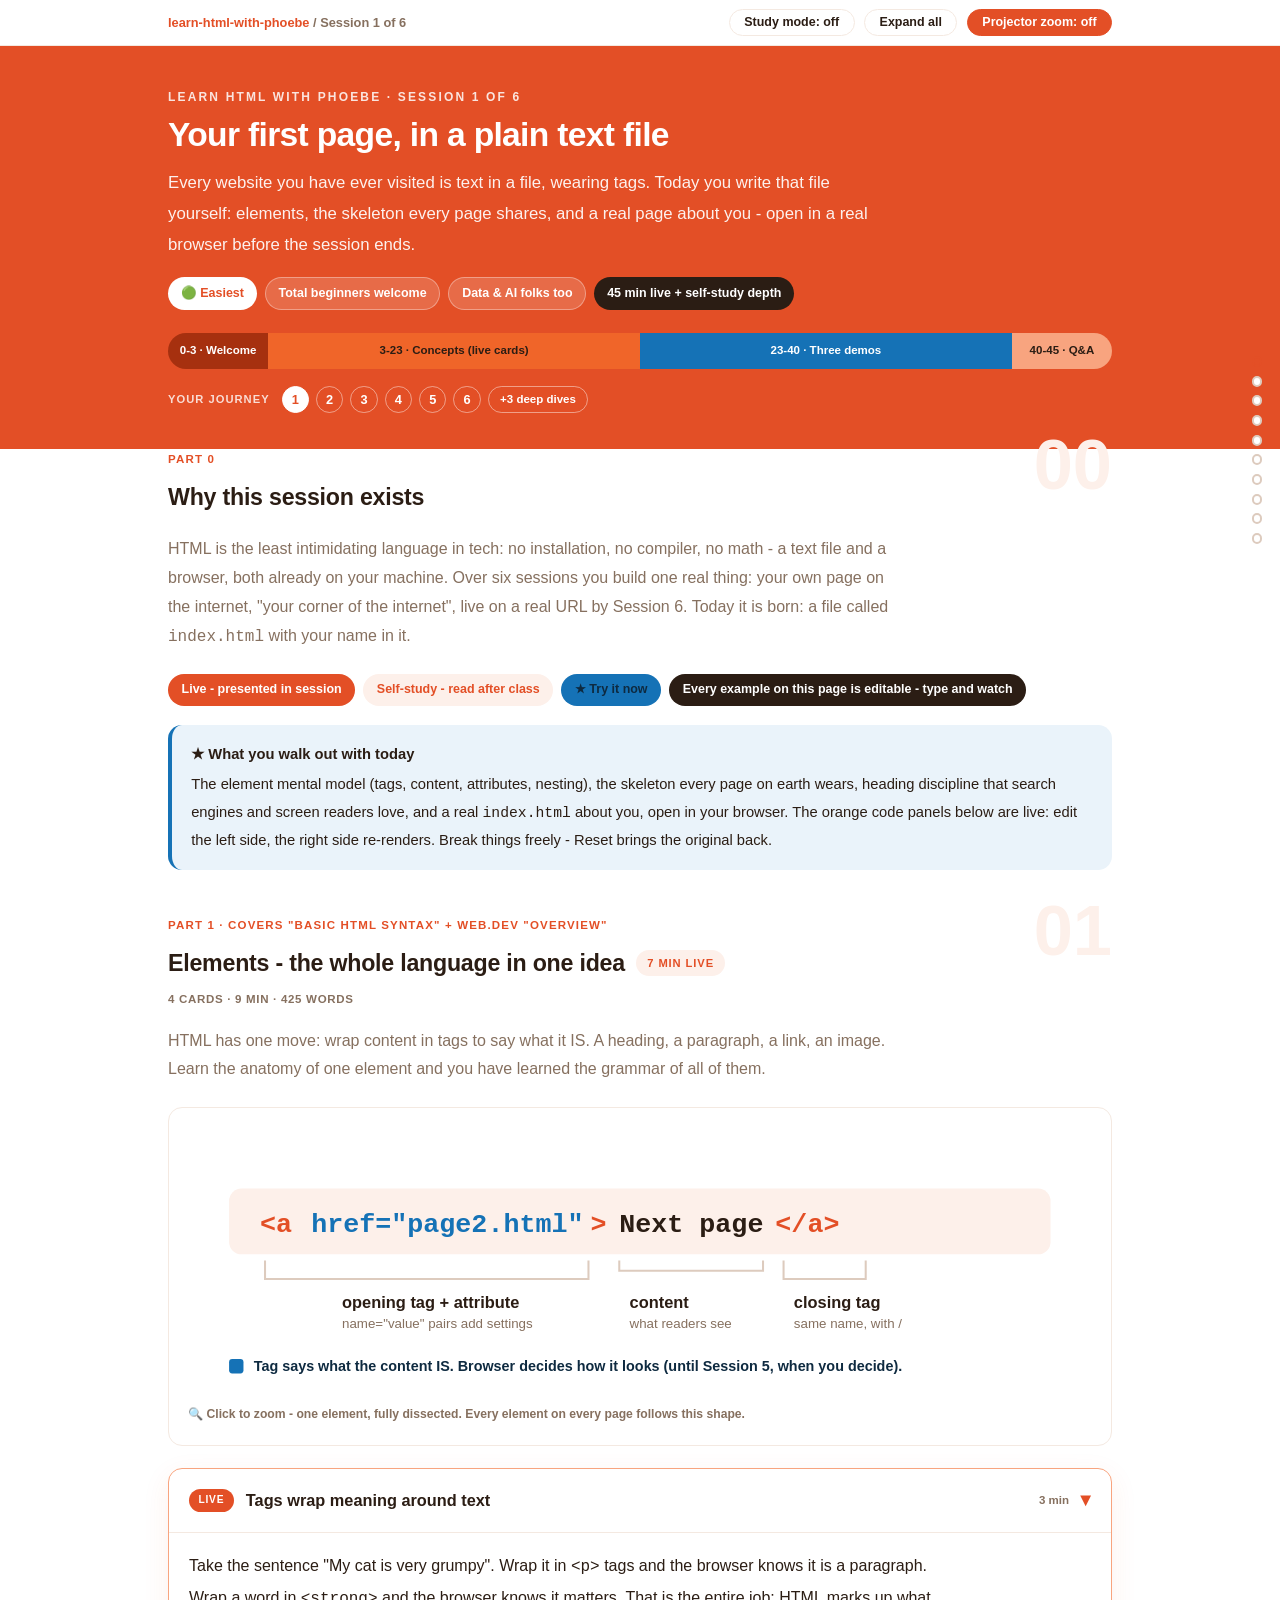
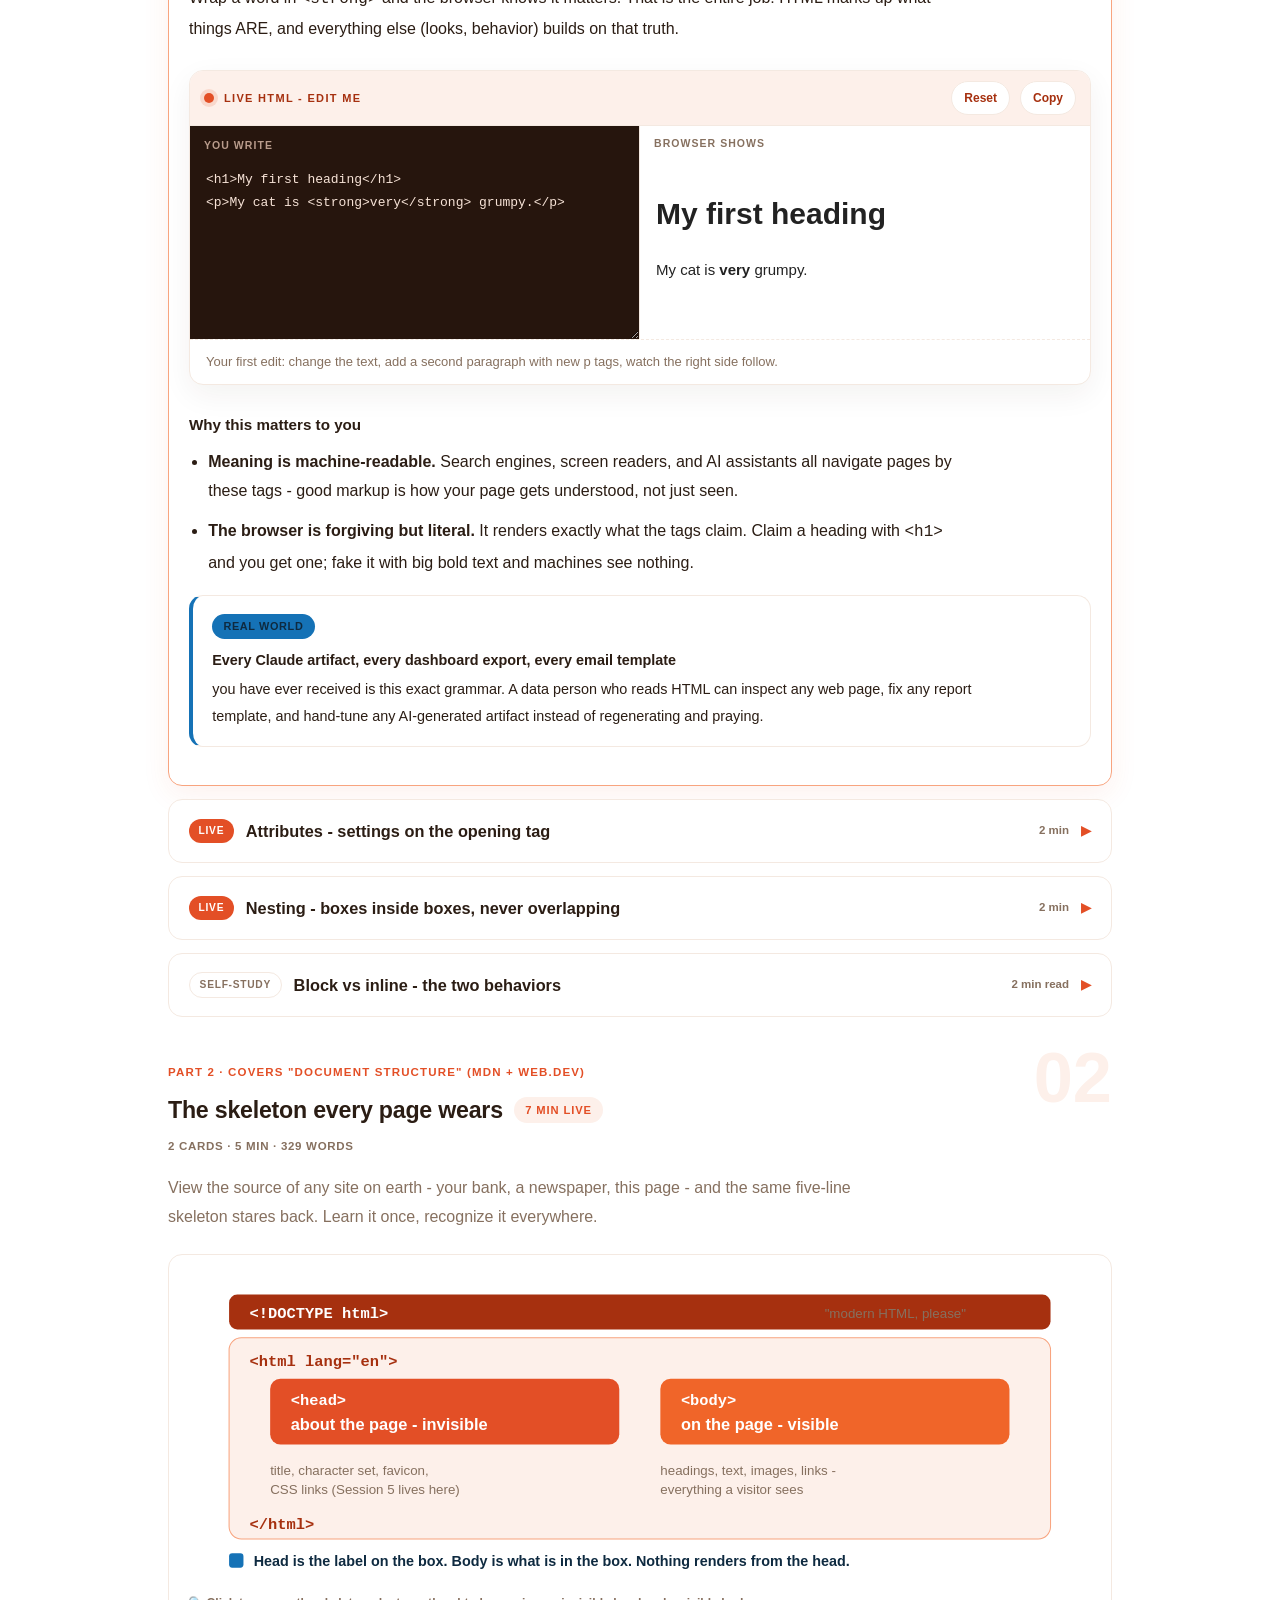
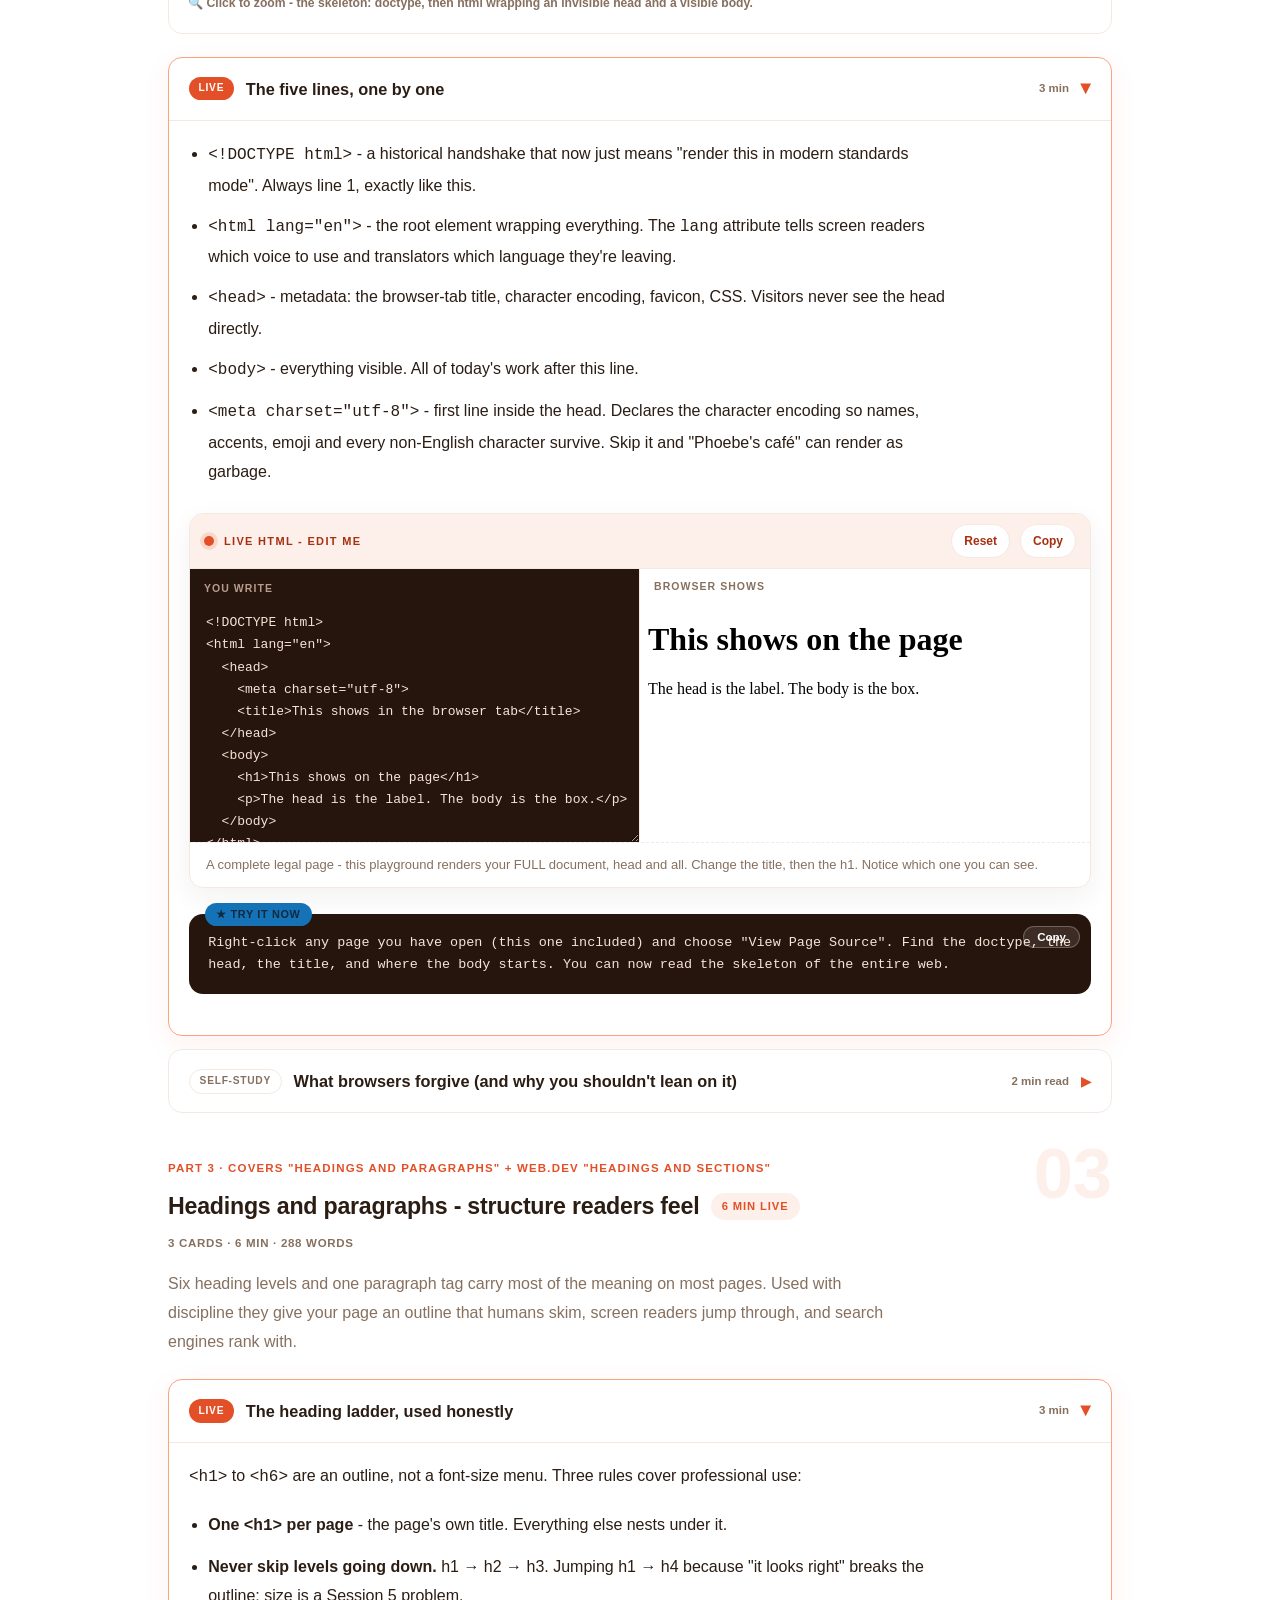
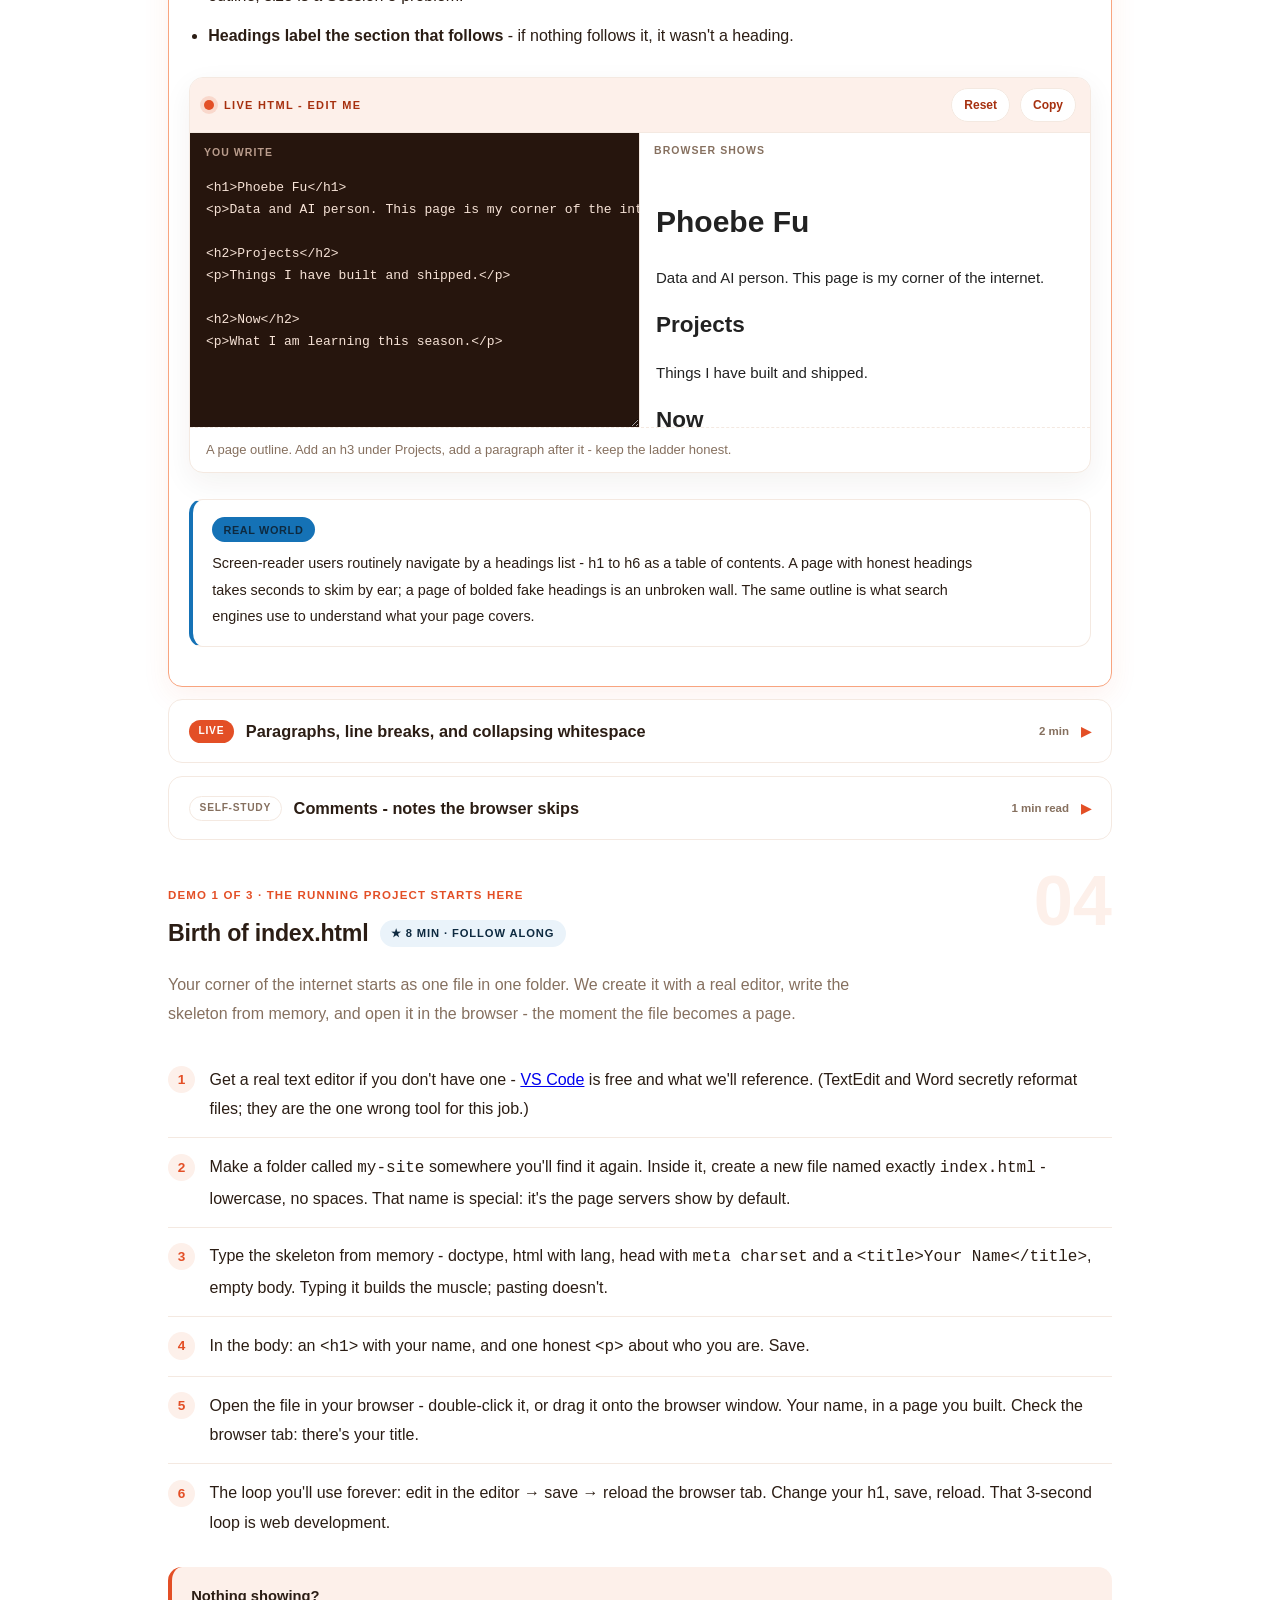
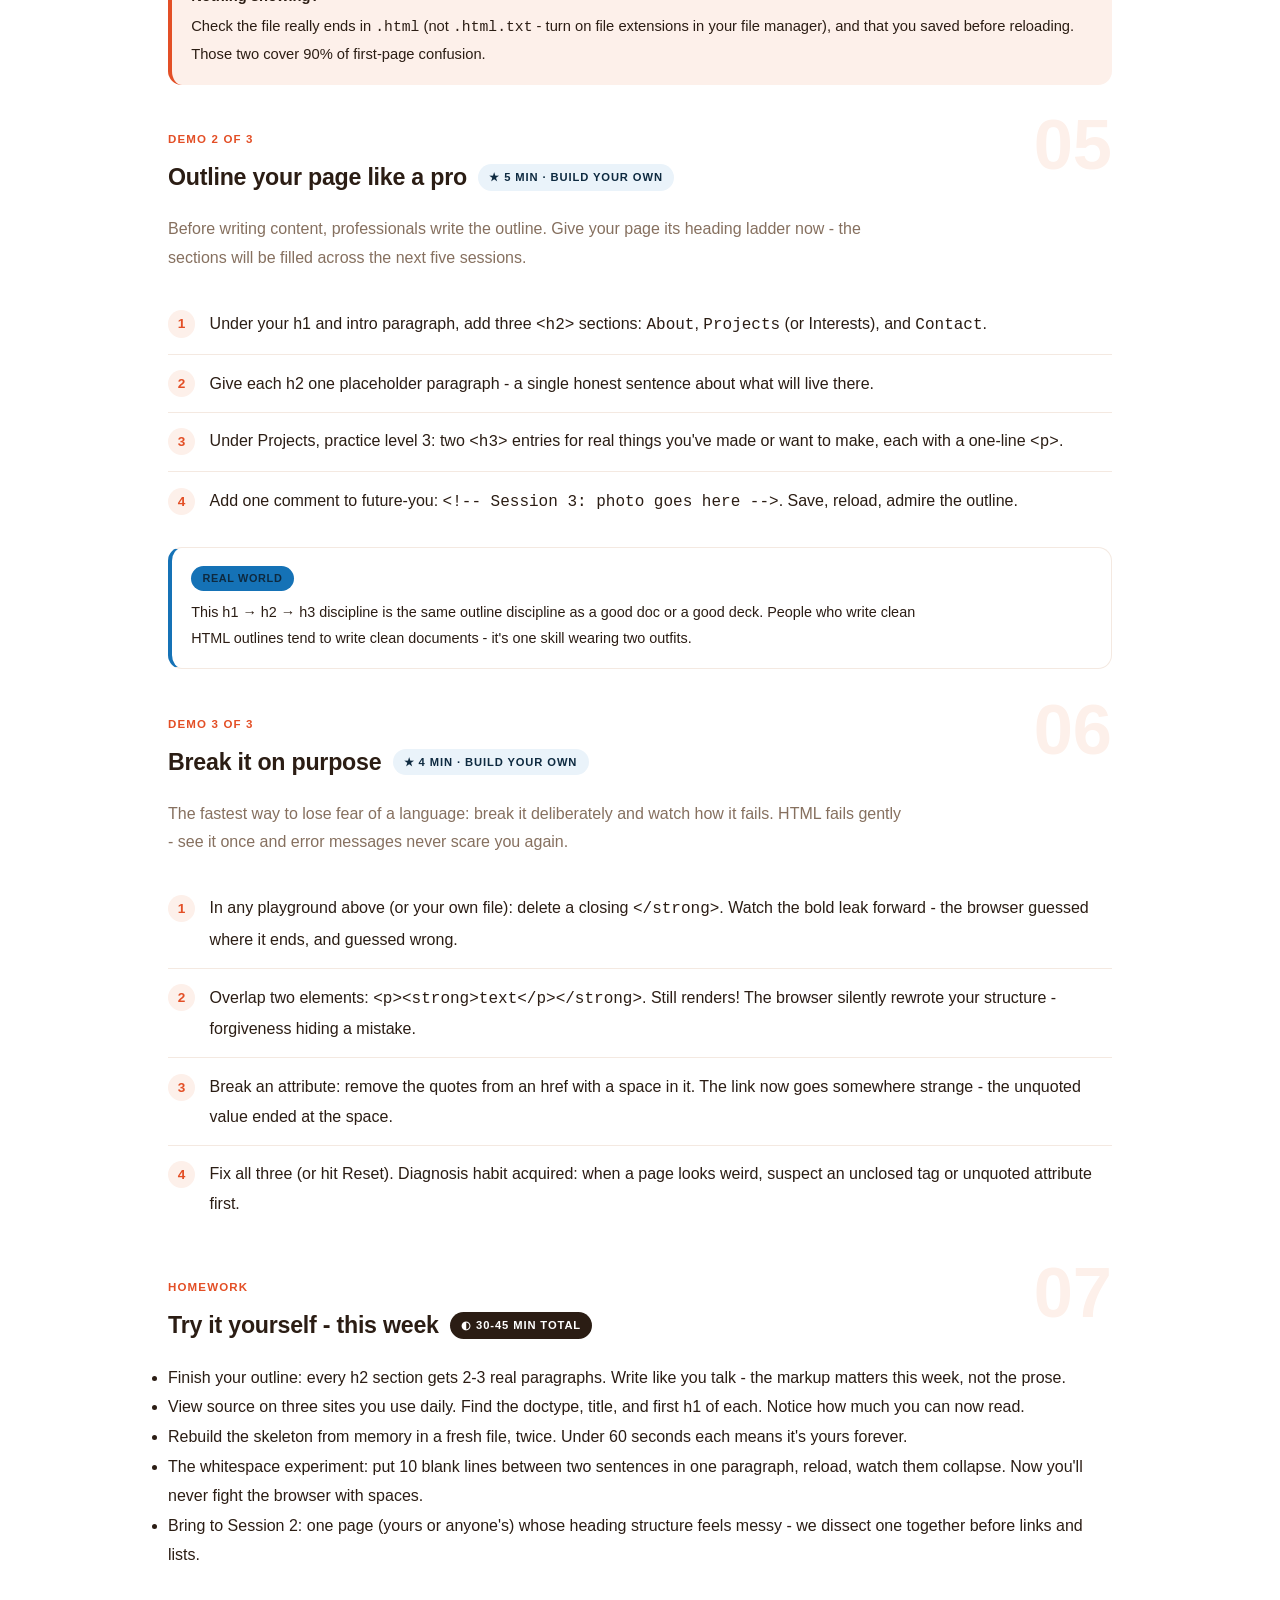
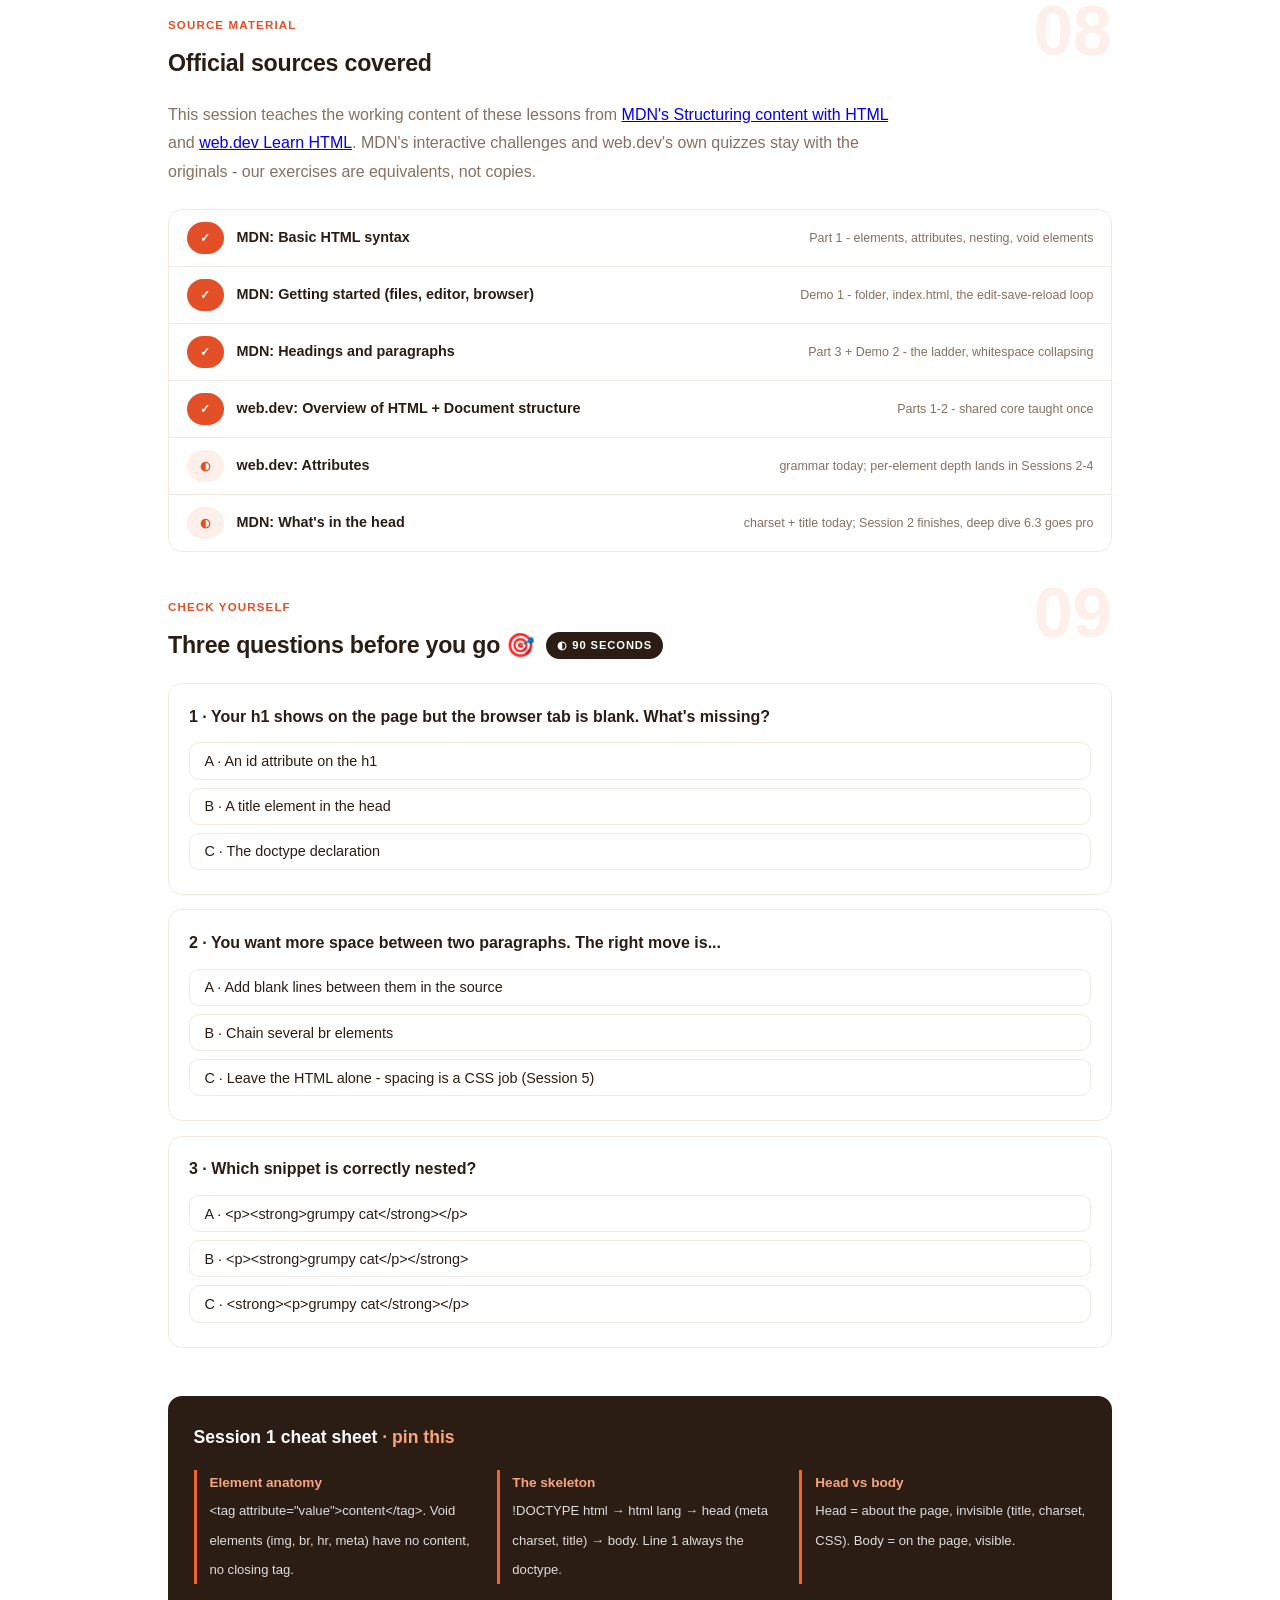
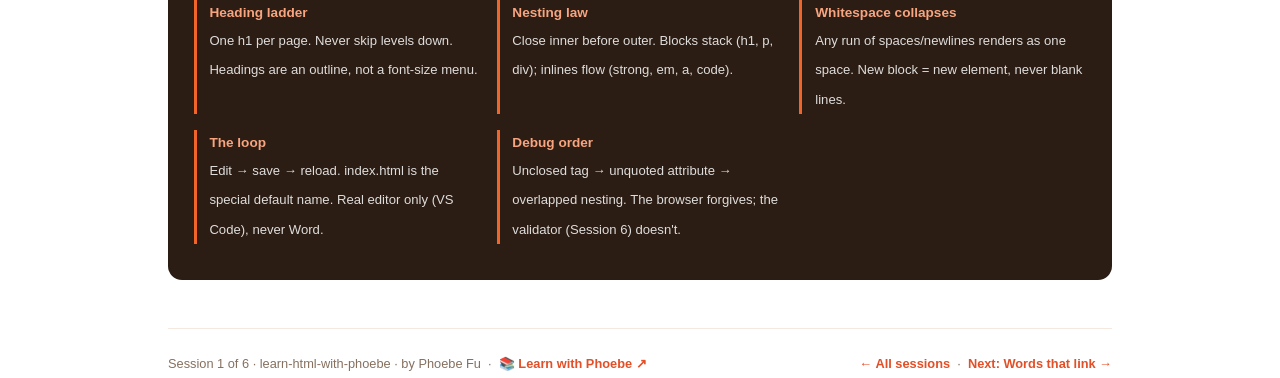
==== commit 7c97d252: "Fix agenda band contrast, which was unreadable estate-wide The .agenda block hardcodes color:#fff on" ====
--- a/courses/01-your-first-page.html
+++ b/courses/01-your-first-page.html
@@ -3,8 +3,23 @@
 <head>
 <meta charset="UTF-8">
 <meta name="viewport" content="width=device-width, initial-scale=1.0">
+<!-- social:start -->
+<meta name="description" content="HTML is the least intimidating language in tech: no installation, no compiler, no math - a text file and a browser, both already on your machine. Over six sessions you build one real thing...">
+<meta property="og:type" content="article">
+<meta property="og:site_name" content="Learn with Phoebe">
+<meta property="og:title" content="Your first page , in a plain text file - learn html with phoebe">
+<meta property="og:description" content="HTML is the least intimidating language in tech: no installation, no compiler, no math - a text file and a browser, both already on your machine. Over six sessions you build one real thing...">
+<meta property="og:url" content="https://phoebefu6.github.io/learn-html-with-phoebe/courses/01-your-first-page.html">
+<meta property="og:image" content="https://phoebefu6.github.io/learn-html-with-phoebe/assets/og-cover.png">
+<meta property="og:image:width" content="1200">
+<meta property="og:image:height" content="630">
+<meta name="twitter:card" content="summary_large_image">
+<meta name="twitter:title" content="Your first page , in a plain text file - learn html with phoebe">
+<meta name="twitter:description" content="HTML is the least intimidating language in tech: no installation, no compiler, no math - a text file and a browser, both already on your machine. Over six sessions you build one real thing...">
+<meta name="twitter:image" content="https://phoebefu6.github.io/learn-html-with-phoebe/assets/og-cover.png">
+<!-- social:end -->
 <title>Session 1 · Your first page - learn html with phoebe</title>
-<link rel="stylesheet" href="../assets/style.css?v=16">
+<link rel="stylesheet" href="../assets/style.css?v=18">
 </head>
 <body>
 
@@ -462,7 +477,7 @@
 
 </main>
 
-<script src="../assets/app.js?v=16"></script>
-<script src="../assets/html-live.js?v=16"></script>
+<script src="../assets/app.js?v=17"></script>
+<script src="../assets/html-live.js?v=17"></script>
 </body>
 </html>
--- a/assets/style.css
+++ b/assets/style.css
@@ -87,9 +87,9 @@
 }
 .agenda span { padding: .45rem .3rem; white-space: nowrap; overflow: hidden; text-overflow: ellipsis; }
 .agenda .a1 { background: var(--indigo-deep); }
-.agenda .a2 { background: var(--indigo-mid); }
-.agenda .a3 { background: var(--amber); color: var(--amber-ink); }
-.agenda .a4 { background: var(--indigo-soft); }
+.agenda .a2 { background: var(--indigo-mid); color: var(--ink); }
+.agenda .a3 { background: var(--amber); color: #fff; }
+.agenda .a4 { background: var(--indigo-soft); color: var(--ink); }
 
 /* ---------- toolbar ---------- */
 .toolbar {
@@ -756,7 +756,8 @@
   /* long inline code tokens and nowrap chips are the two things that still
      forced the page sideways below 640px: let them break rather than push
      the layout. Inside the media query only - desktop is untouched. */
-  :not(pre) > code, .prompt-box span, code span { overflow-wrap: anywhere; word-break: break-word; }
+  :not(pre) > code, .prompt-box span, code span,
+  p span, li span, td span { overflow-wrap: anywhere; word-break: break-word; }
   .chip, .syn-chip, .pill, .mode, .tag { white-space: normal; max-width: 100%; }
 
   /* the agenda bar truncated its own labels into nonsense - stack it */
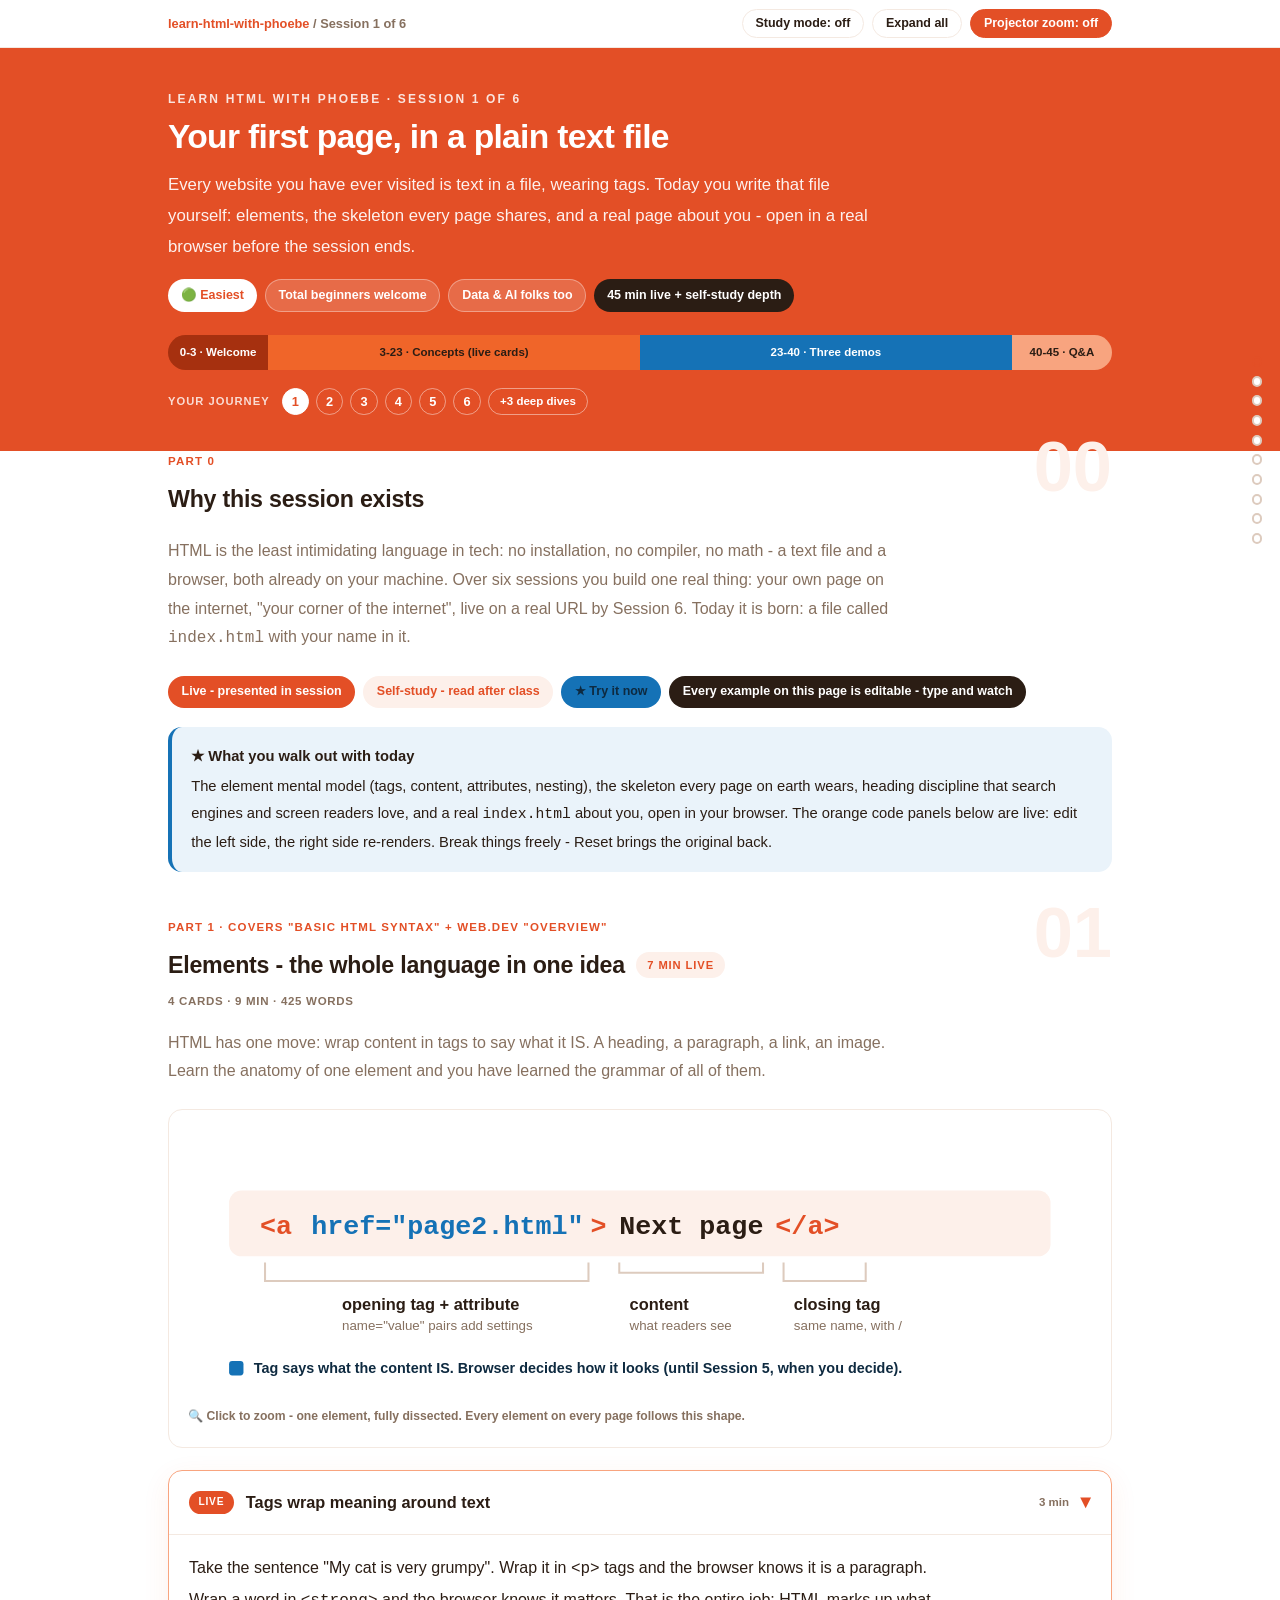
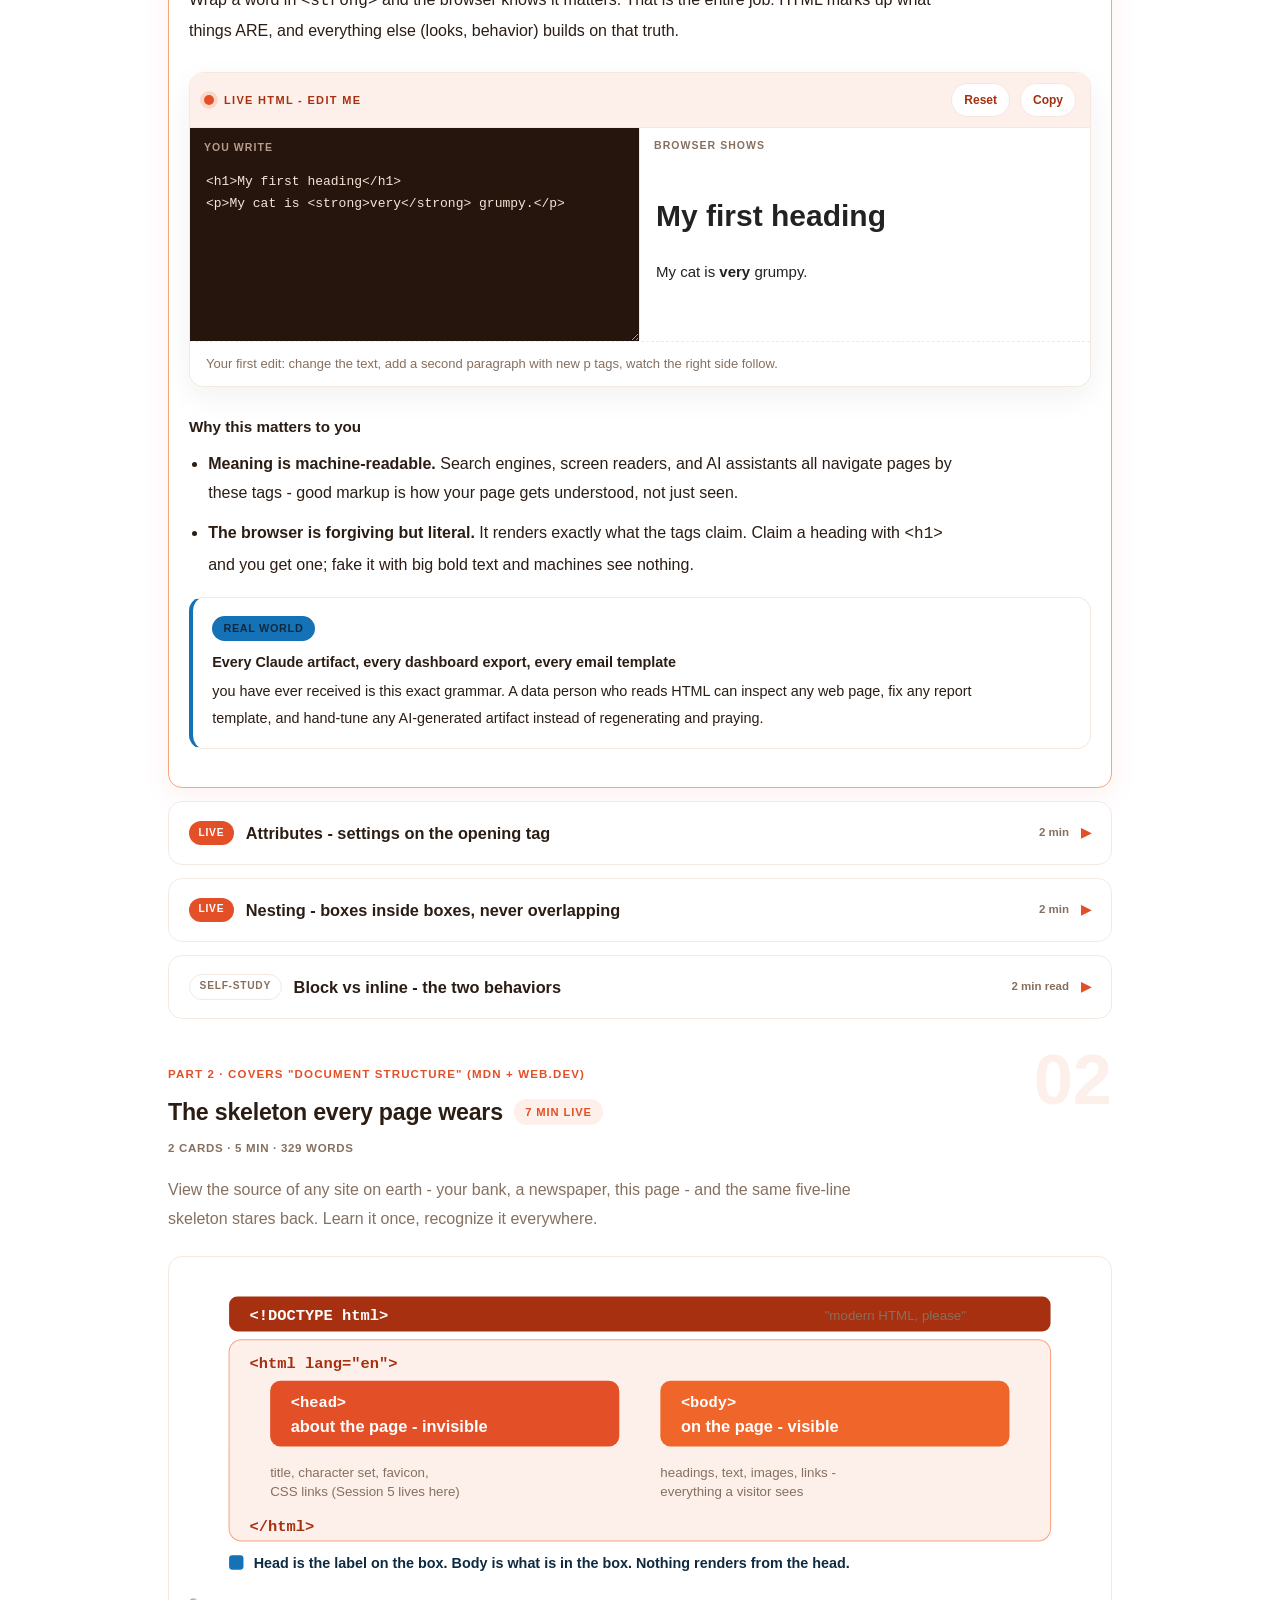
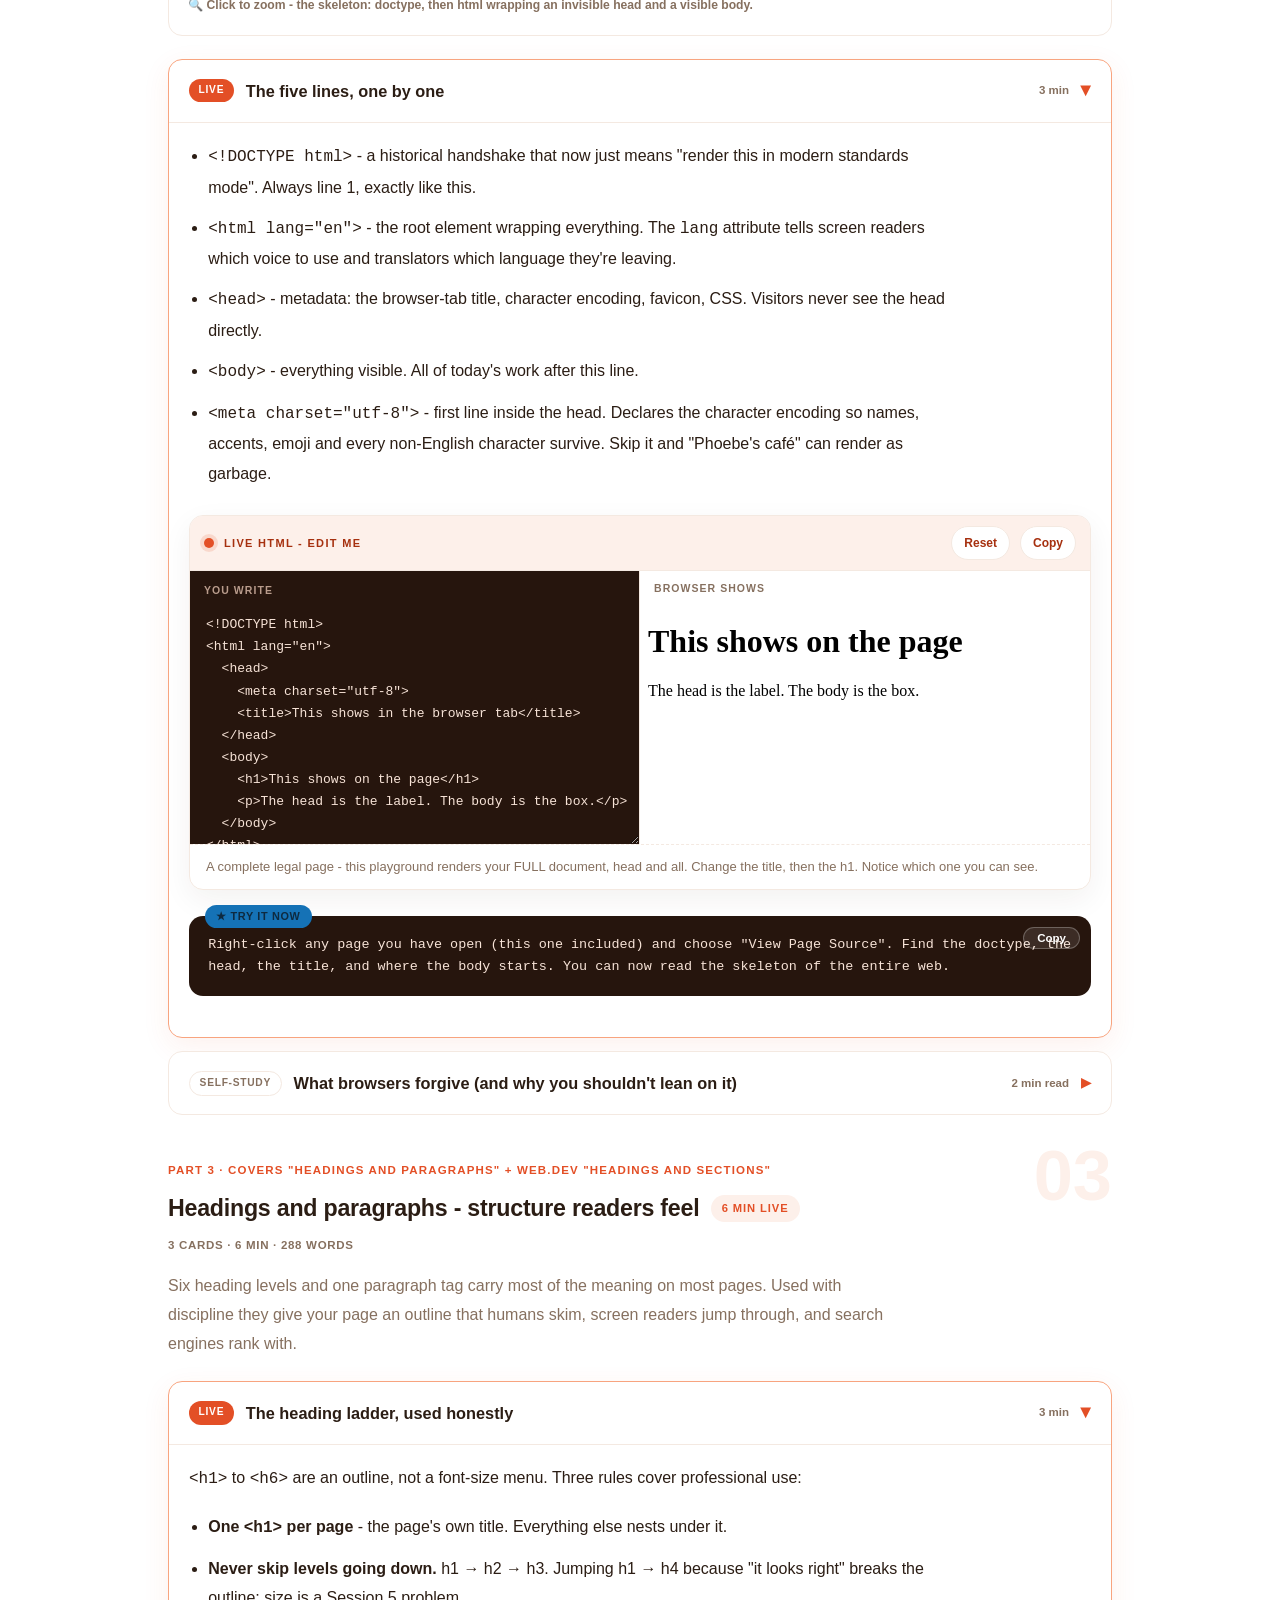
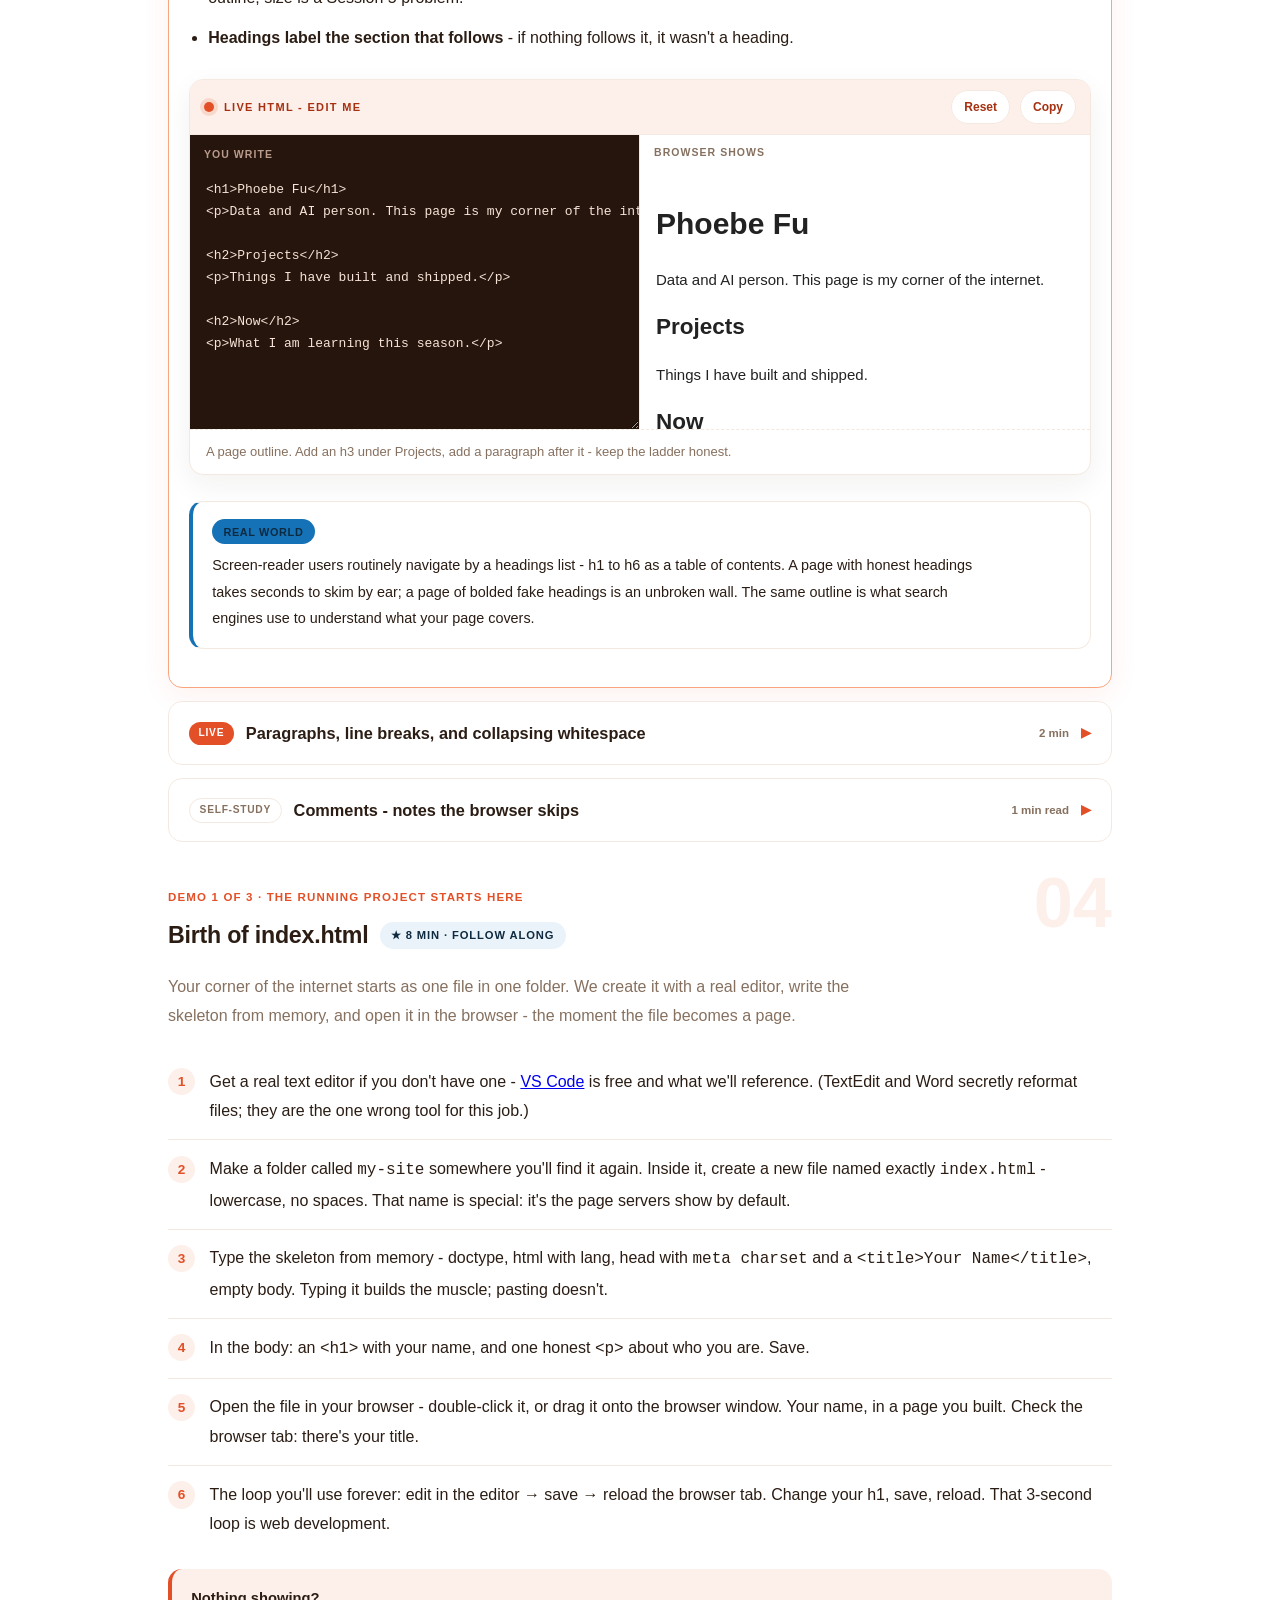
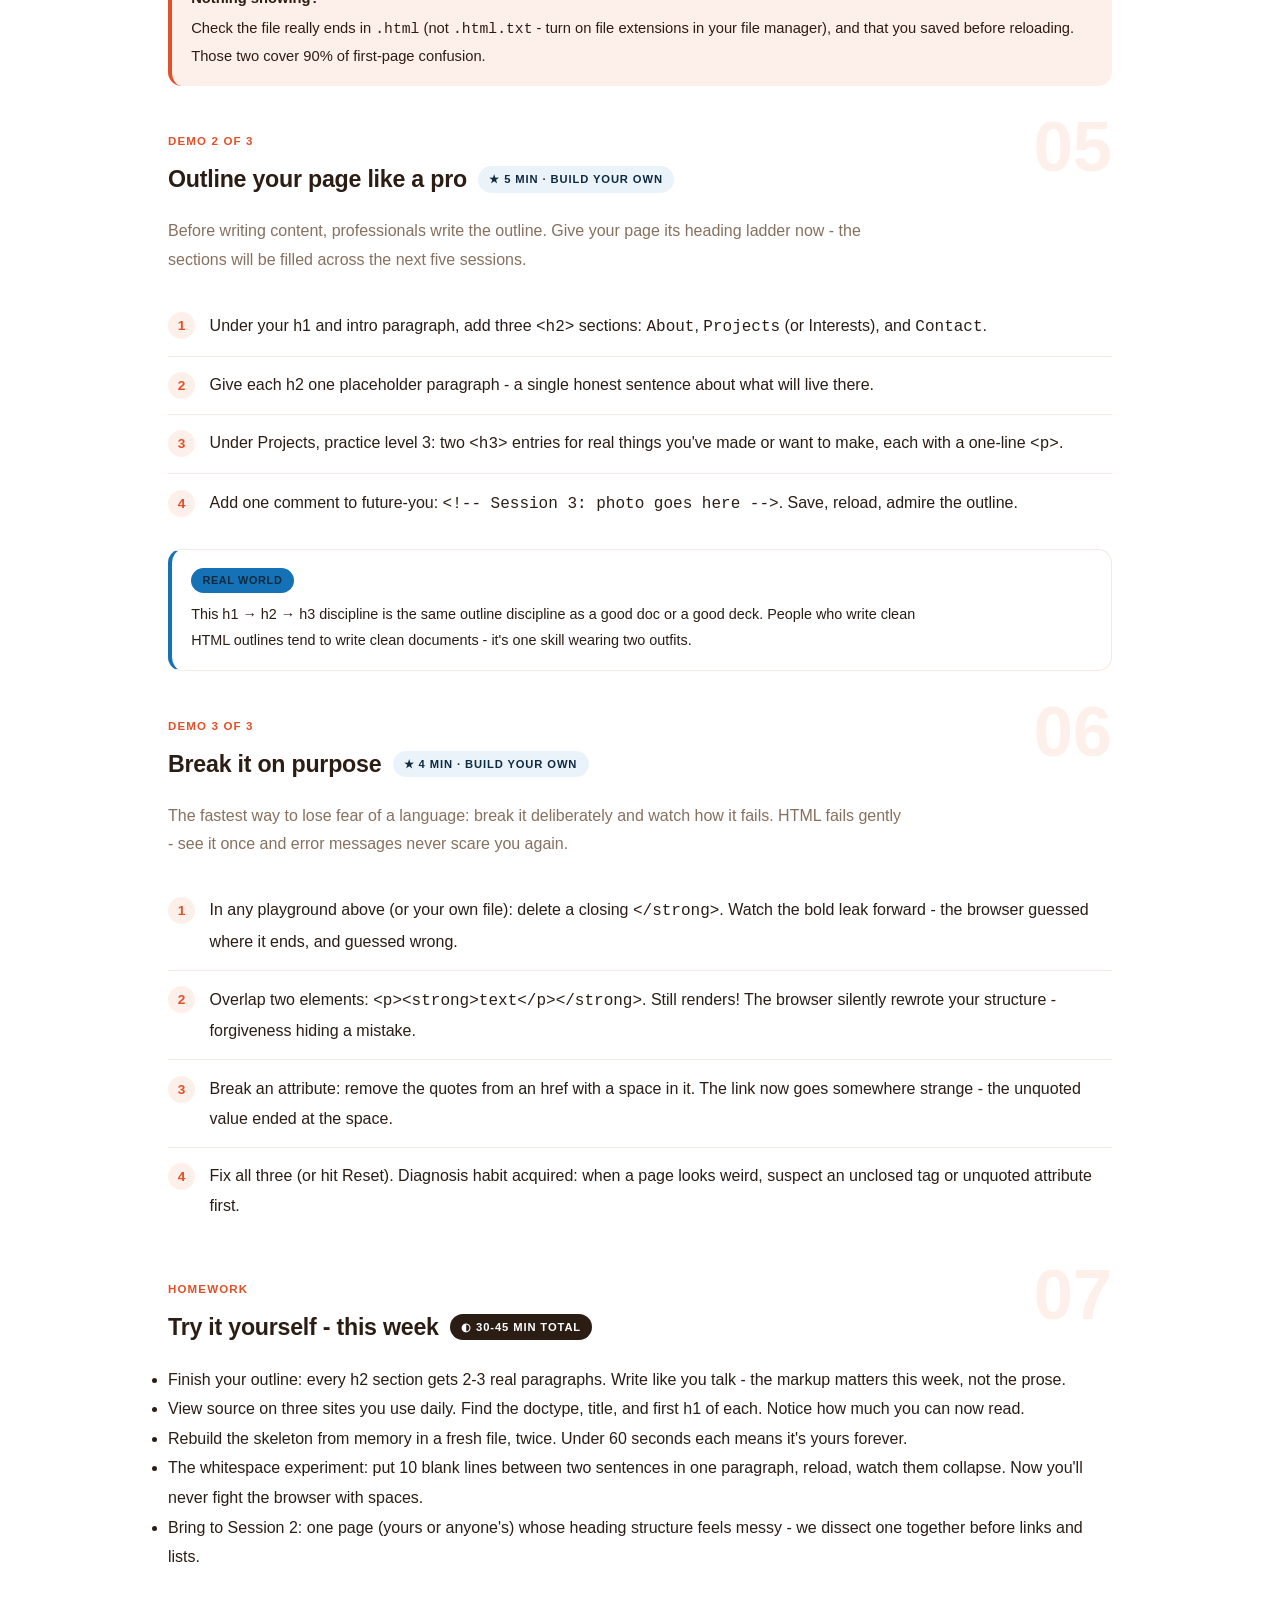
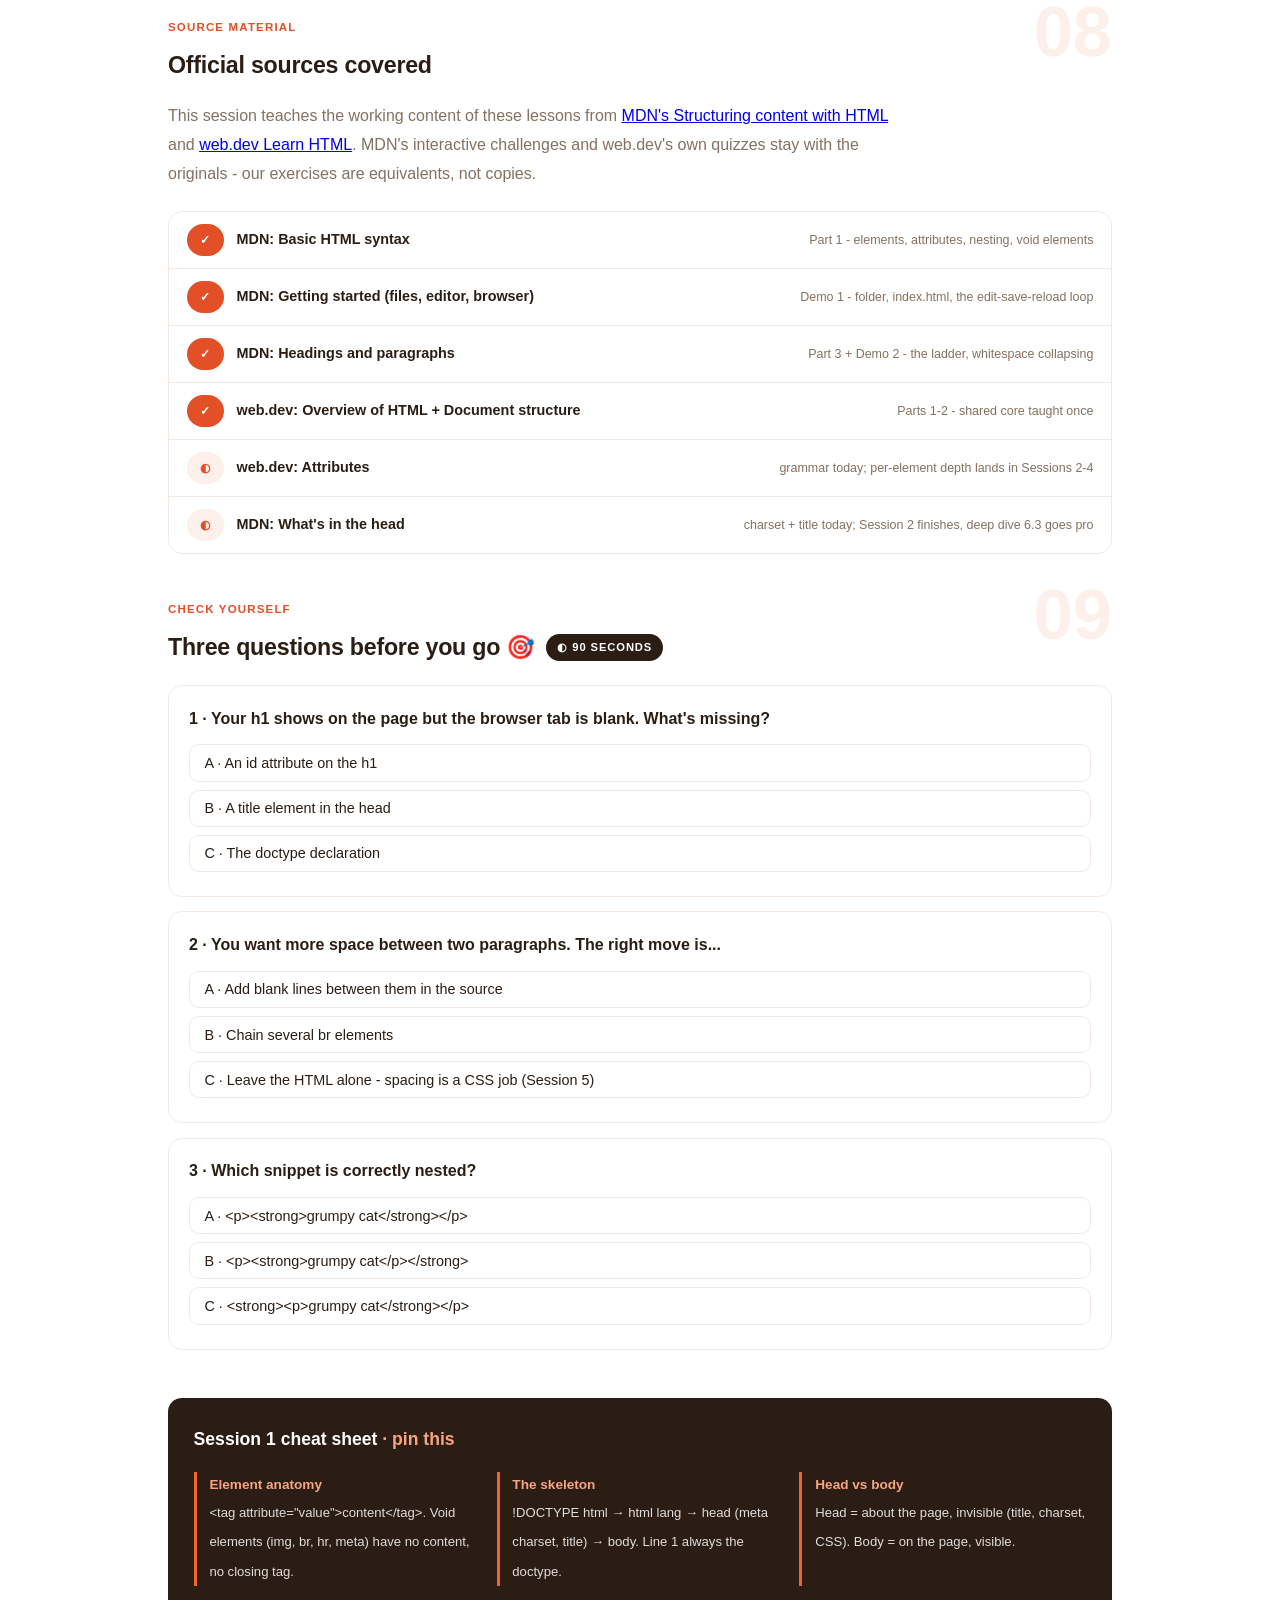
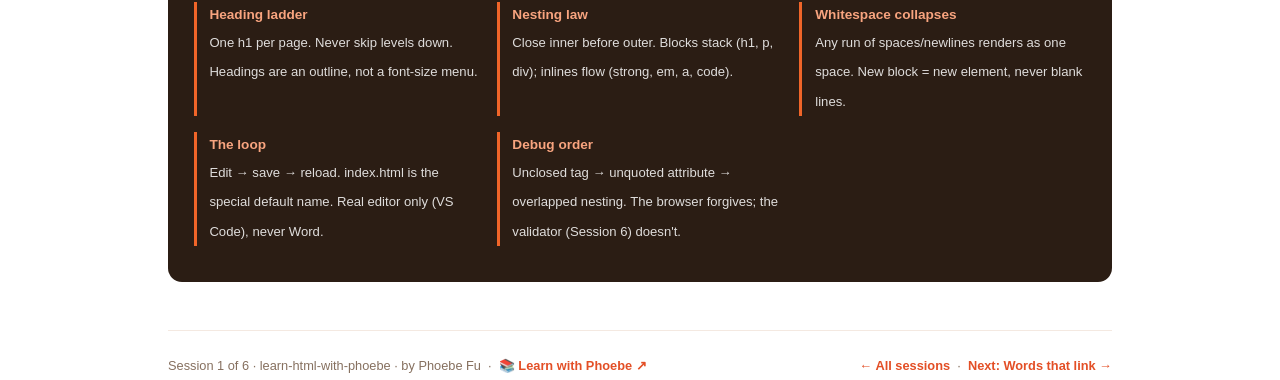
==== commit fe61e4b5: "Layout: code boxes stack under step text; toolbar is one row Shared-template defect, live estate-wid" ====
--- a/courses/01-your-first-page.html
+++ b/courses/01-your-first-page.html
@@ -19,7 +19,7 @@
 <meta name="twitter:image" content="https://phoebefu6.github.io/learn-html-with-phoebe/assets/og-cover.png">
 <!-- social:end -->
 <title>Session 1 · Your first page - learn html with phoebe</title>
-<link rel="stylesheet" href="../assets/style.css?v=18">
+<link rel="stylesheet" href="../assets/style.css?v=20">
 </head>
 <body>
 
--- a/assets/style.css
+++ b/assets/style.css
@@ -101,8 +101,9 @@
   border-bottom: 1px solid var(--hairline);
   padding: .55rem 0;
 }
-.toolbar .wrap { display: flex; align-items: center; gap: .6rem; }
-.toolbar .crumb { font-size: .8rem; color: var(--muted); font-weight: 600; margin-right: auto; }
+.toolbar .wrap { display: flex; align-items: center; gap: .5rem; flex-wrap: nowrap; }
+.toolbar .crumb { font-size: .8rem; color: var(--muted); font-weight: 600; margin-right: auto; min-width: 0; white-space: nowrap; overflow: hidden; text-overflow: ellipsis; }
+.toolbar .btn { white-space: nowrap; flex: none; padding: .38rem .8rem; font-size: .78rem; line-height: 1.2; }
 .toolbar .crumb a { color: var(--indigo); text-decoration: none; }
 .btn {
   border: 1px solid var(--hairline);
@@ -302,11 +303,15 @@
 /* ---------- demo steps ---------- */
 .steps { counter-reset: step; margin: .6rem 0 1rem; }
 .step {
-  display: flex;
-  gap: .9rem;
+  display: grid;
+  grid-template-columns: max-content minmax(0, 1fr);
+  column-gap: .9rem;
+  row-gap: .2rem;
   padding: .85rem 0;
   border-bottom: .5px solid var(--hairline);
 }
+.step > * { grid-column: 2; min-width: 0; }
+.step > .prompt-box { margin: .8rem 0 .4rem; }
 .step:last-child { border-bottom: none; }
 .step::before {
   counter-increment: step;
@@ -749,7 +754,10 @@
   /* 44px tap targets */
   details.card summary { min-height: 44px; }
   .qopt { min-height: 44px; display: flex; align-items: center; padding: .7rem .9rem; }
-  .toolbar .btn, .pagefoot a { min-height: 44px; display: inline-flex; align-items: center; }
+  .toolbar .btn, .pagefoot a { min-height: 44px; display: inline-flex; align-items: center; justify-content: center; }
+  .toolbar .crumb, .toolbar #zoom-toggle { display: none; }
+  .toolbar .btn { flex: 1 1 0; padding: .3rem .4rem; font-size: .72rem; }
+  table.clean { display: block; overflow-x: auto; -webkit-overflow-scrolling: touch; }
 }
 
 @media (max-width: 640px) {
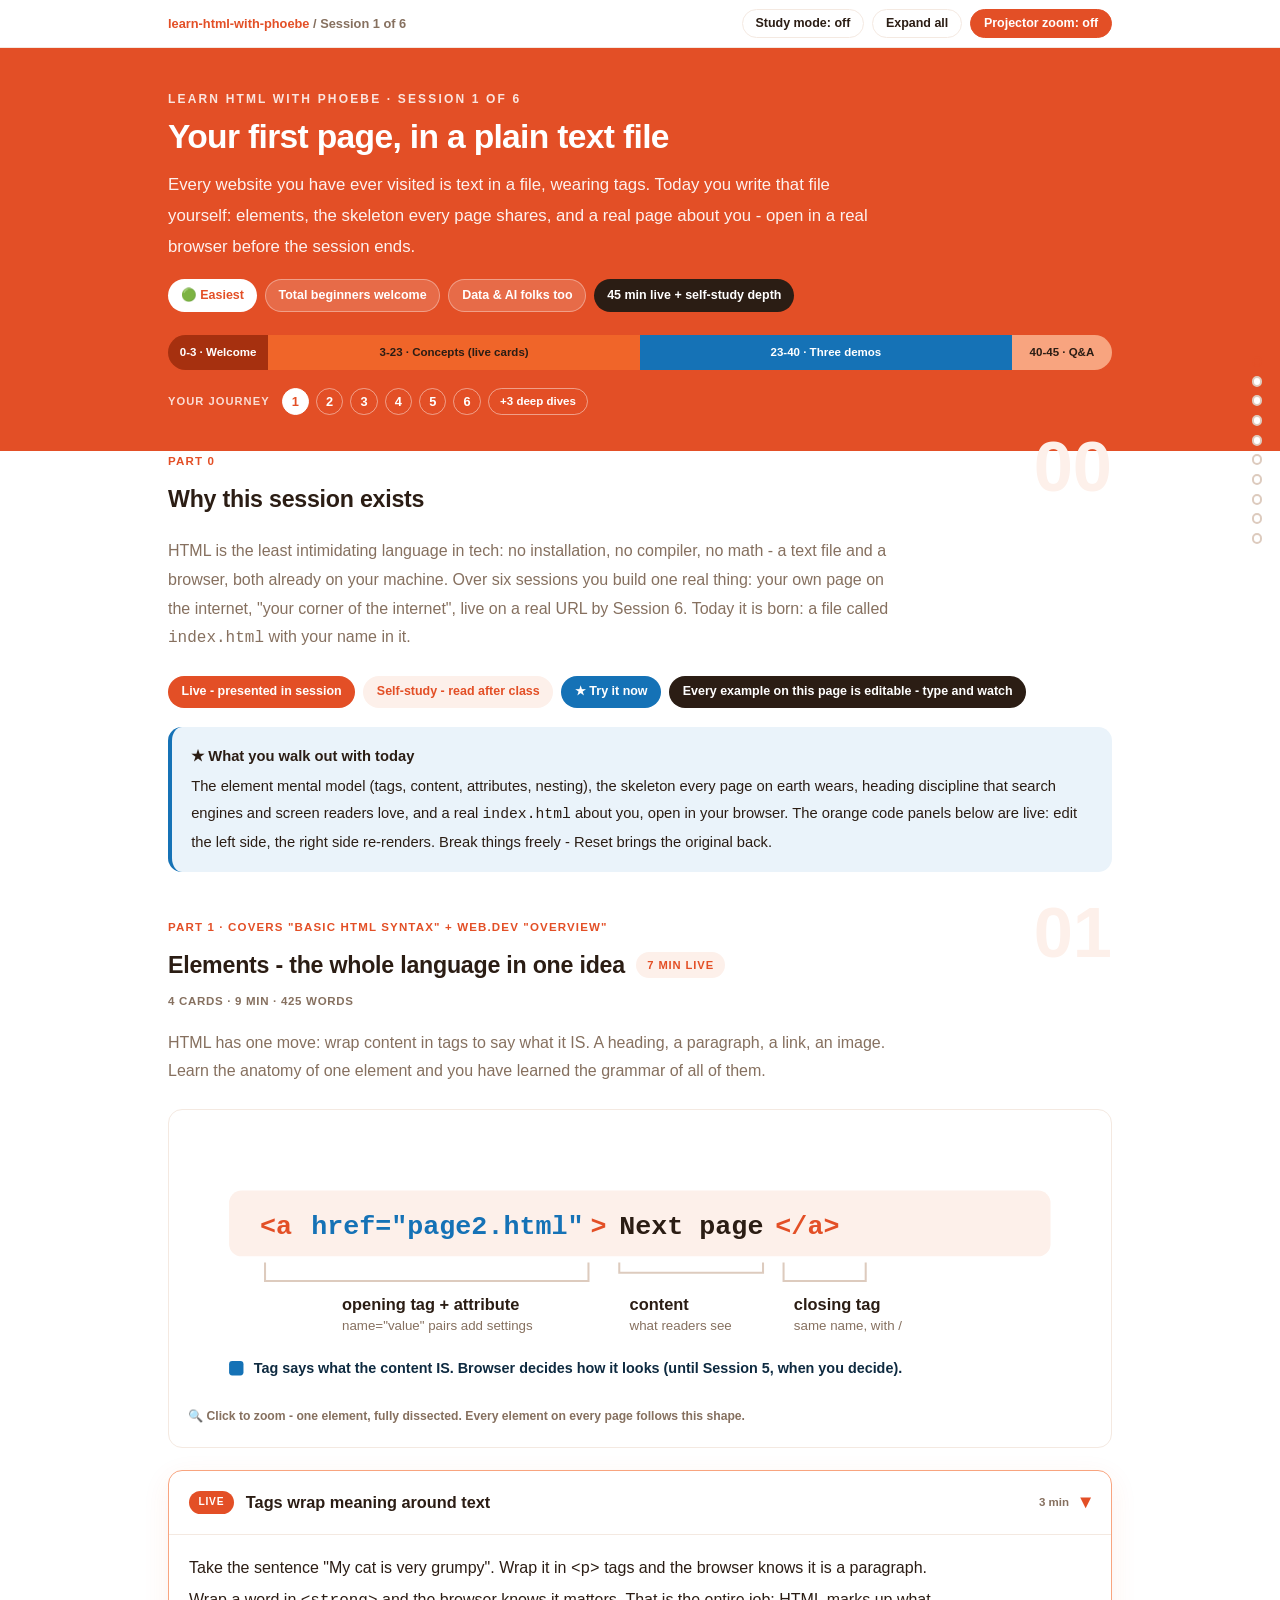
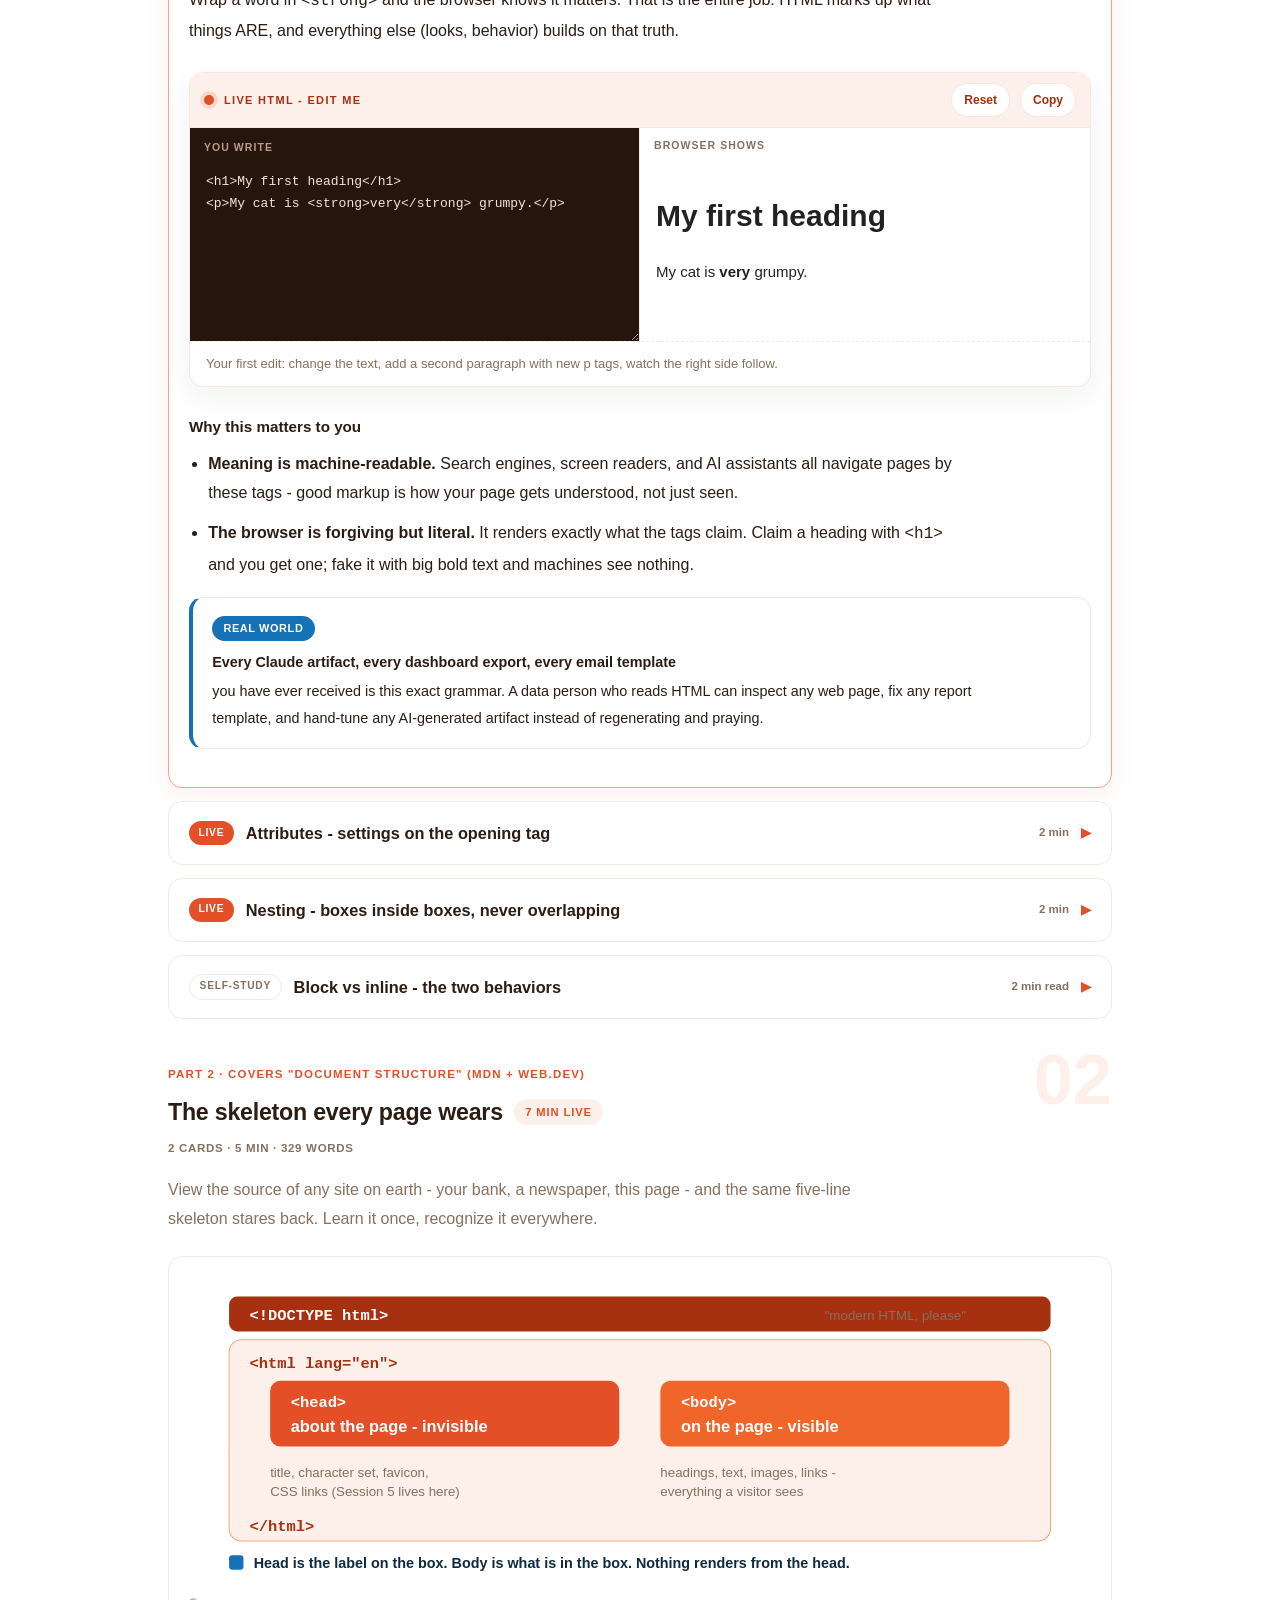
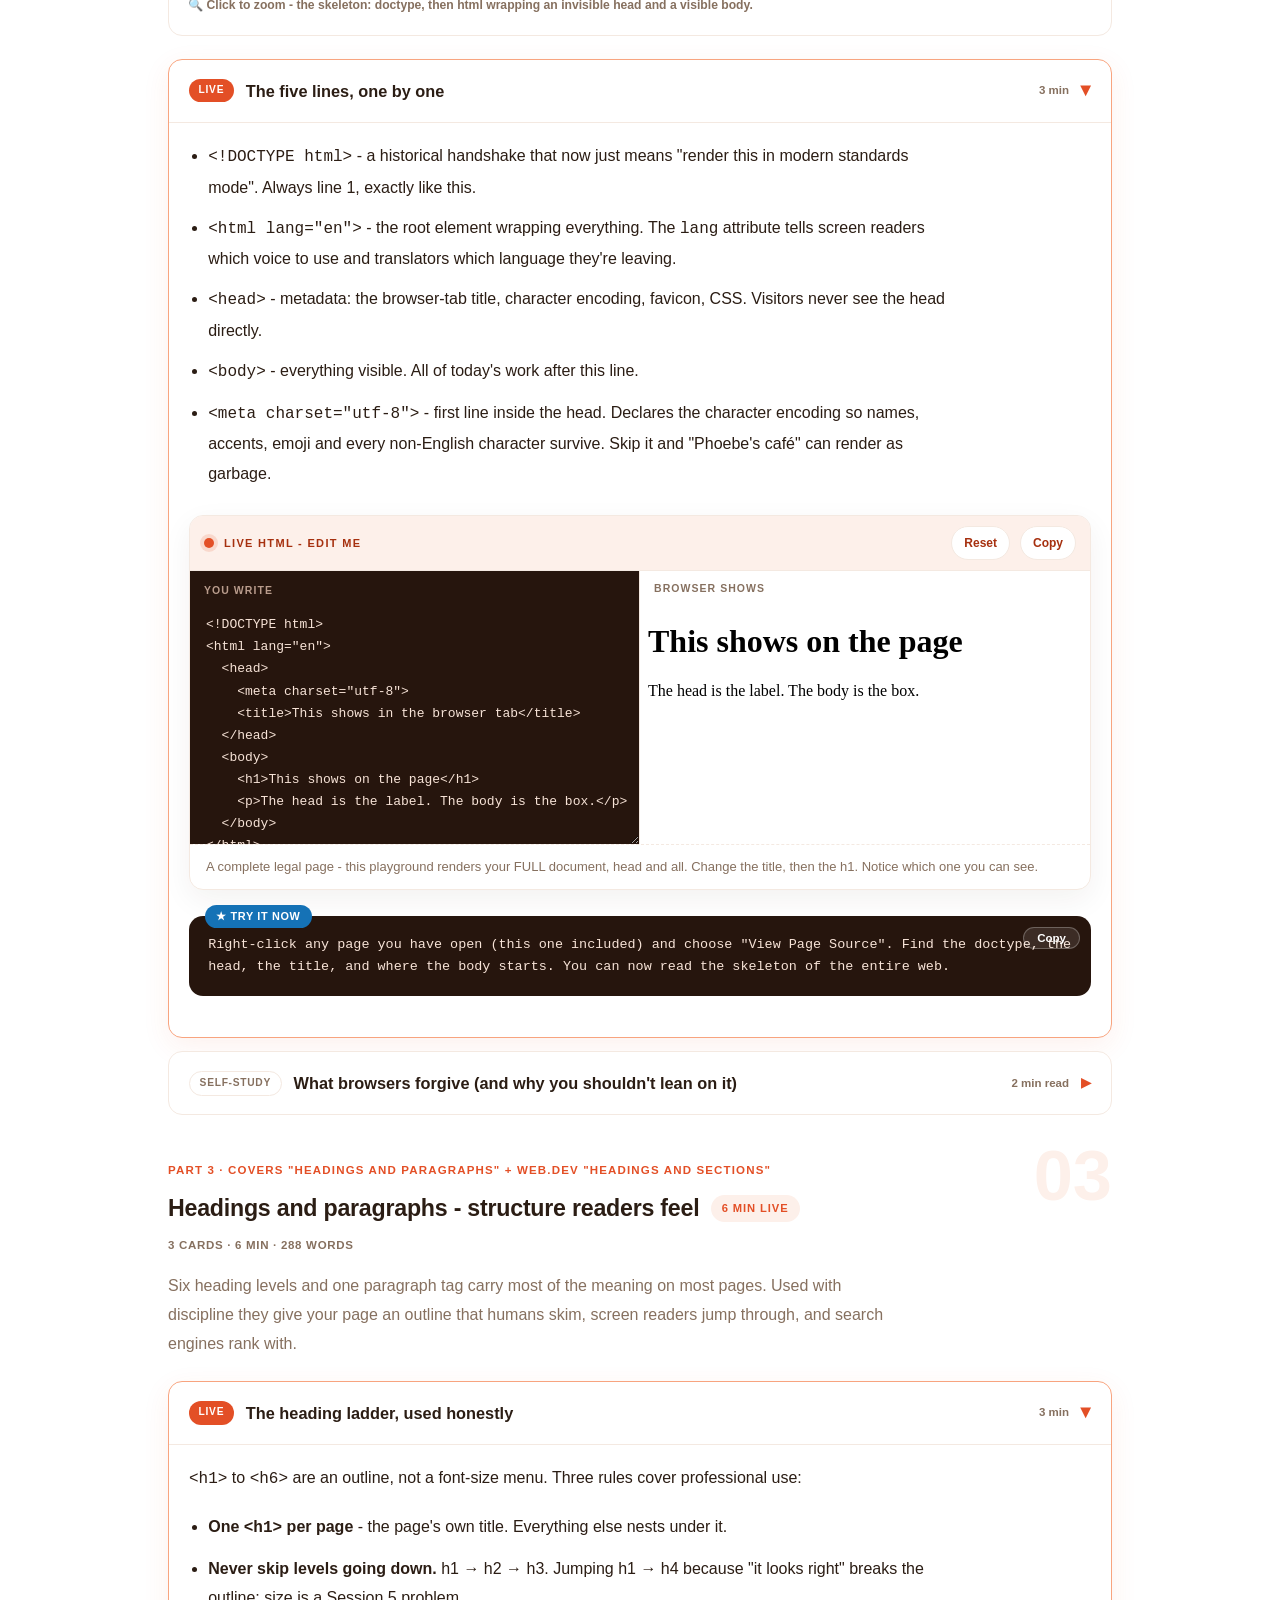
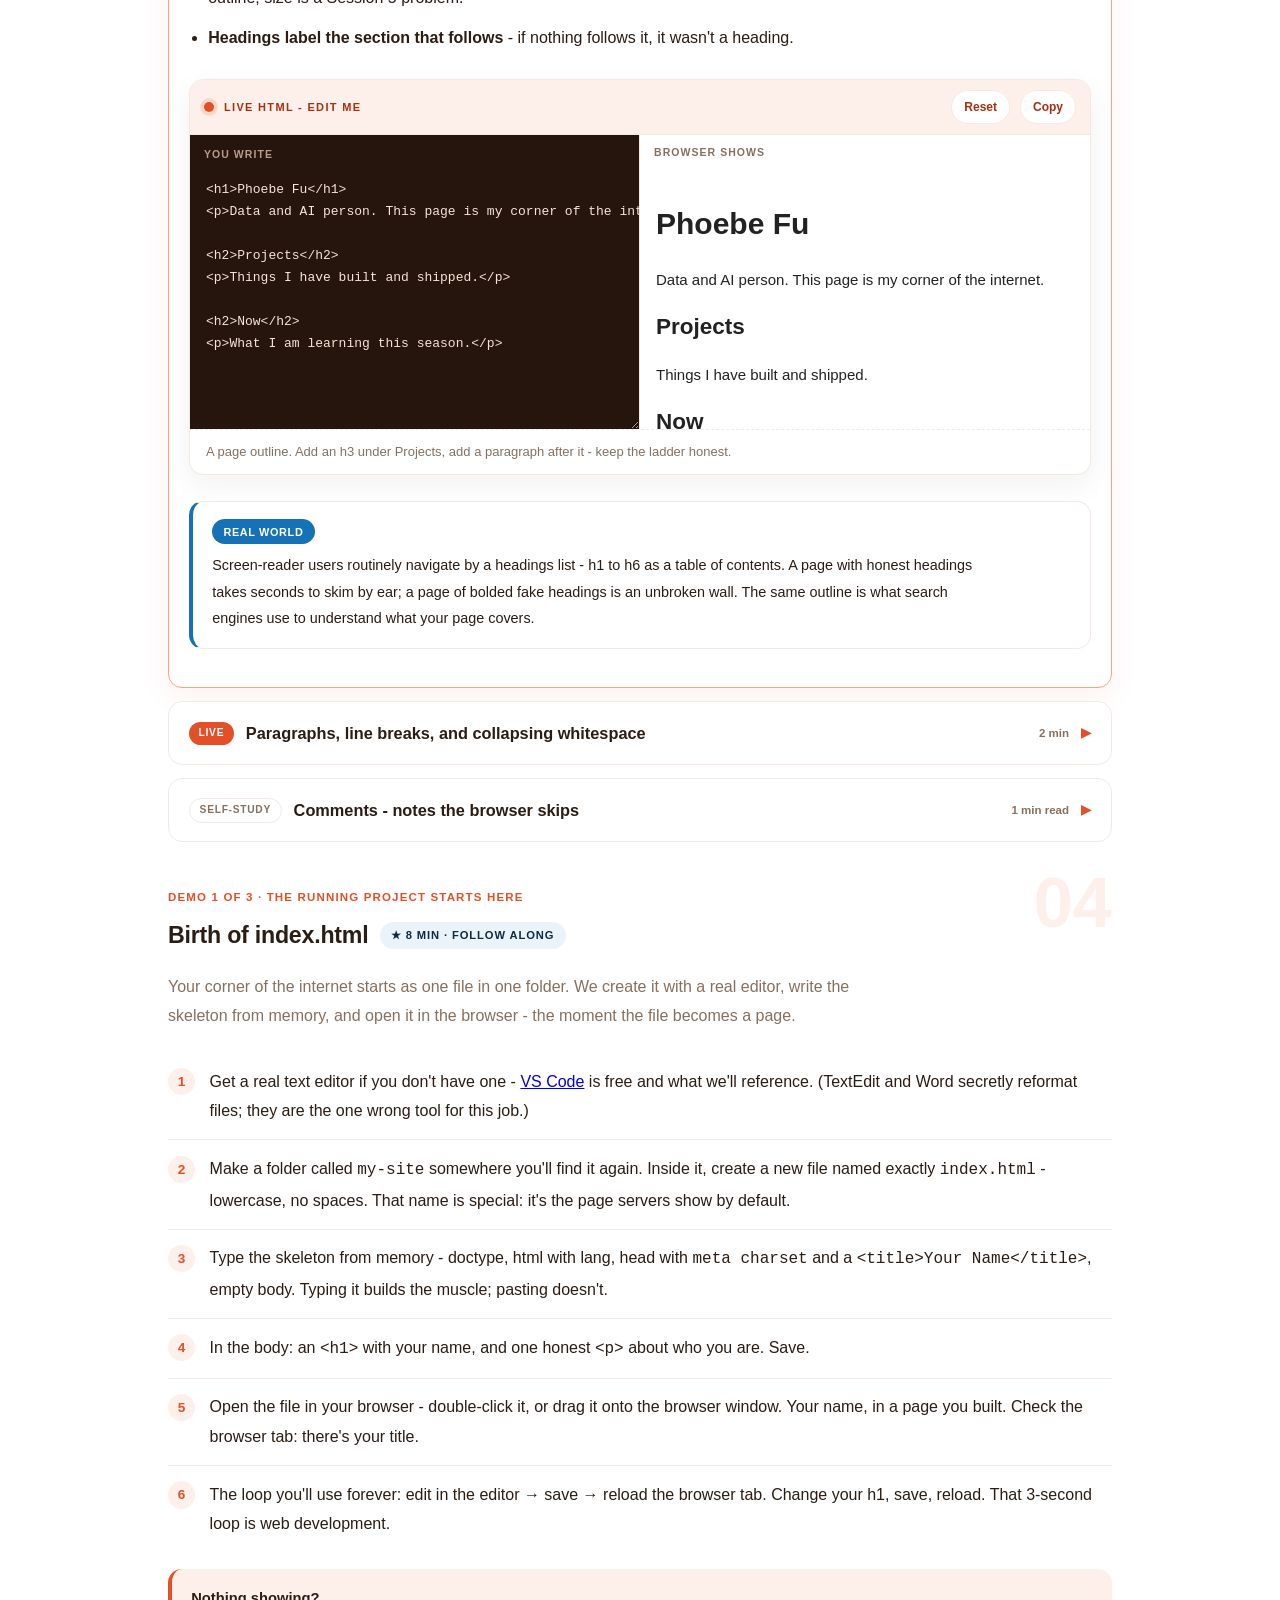
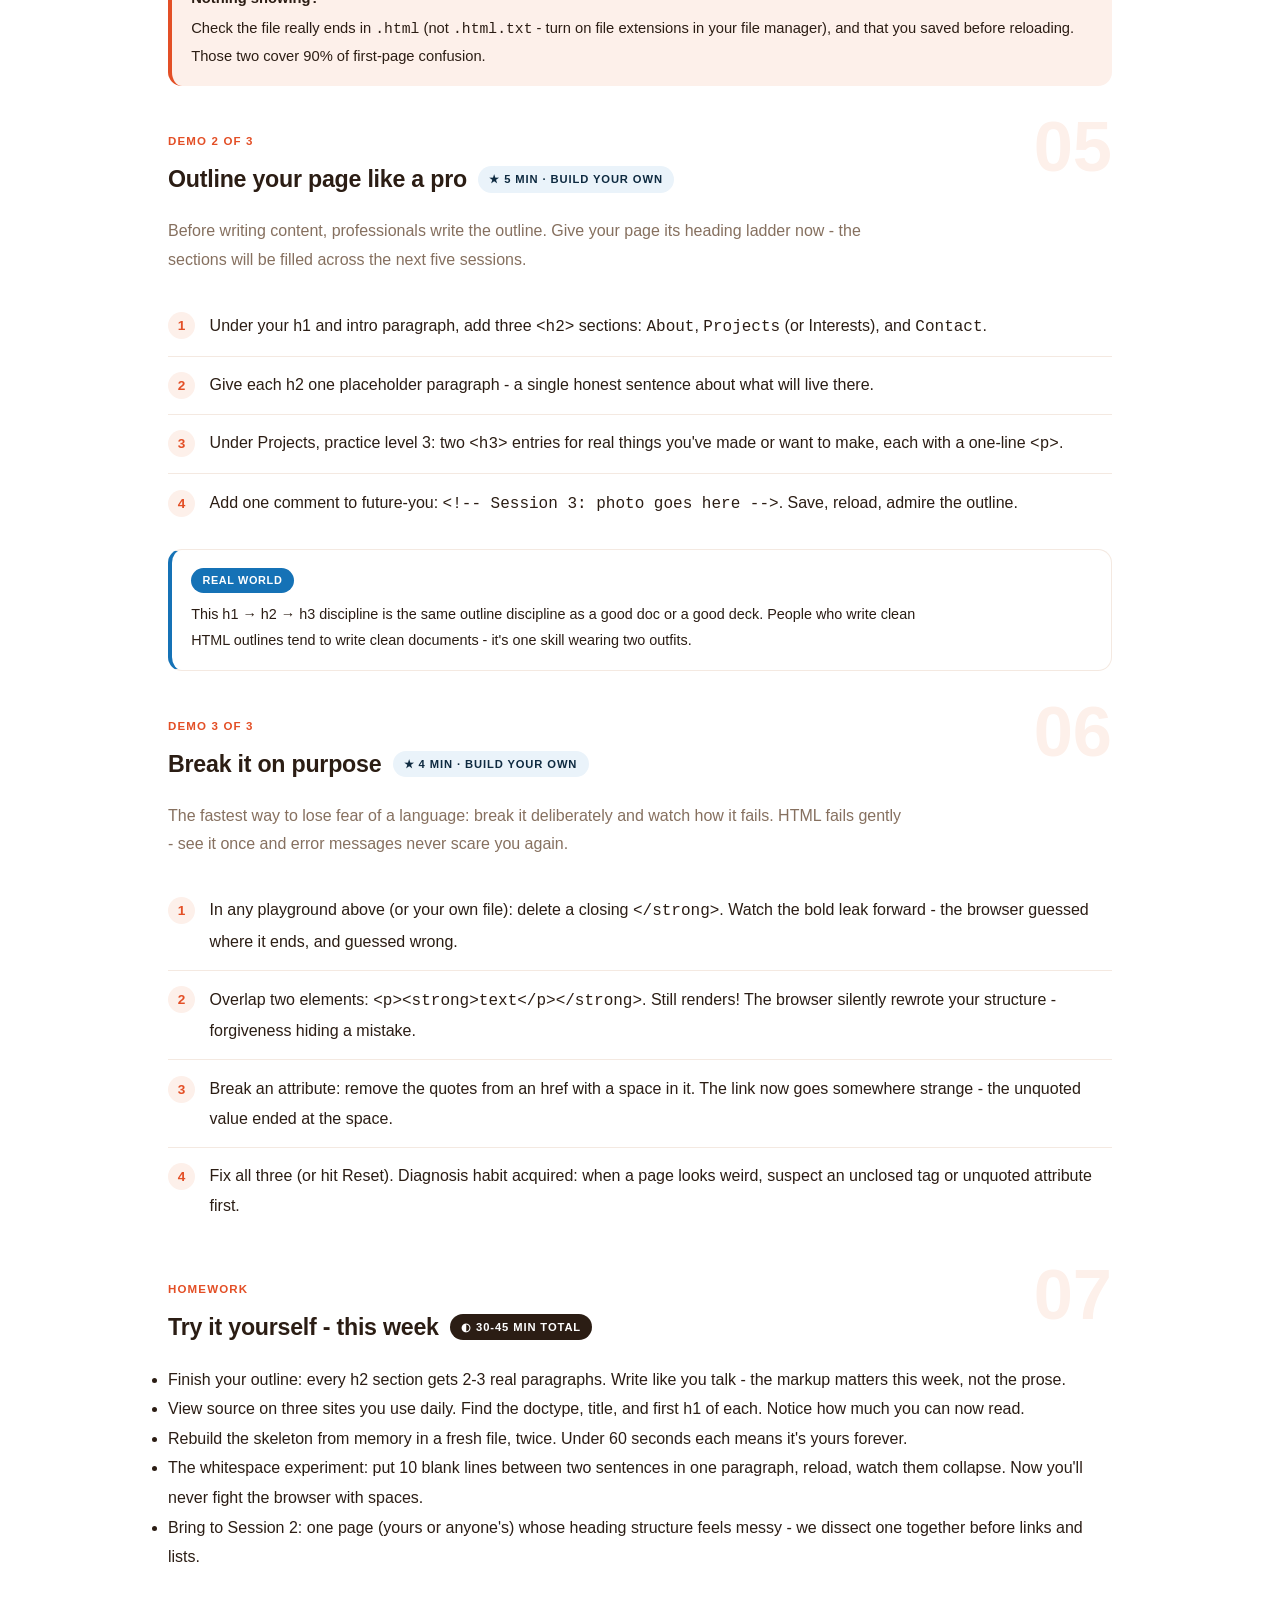
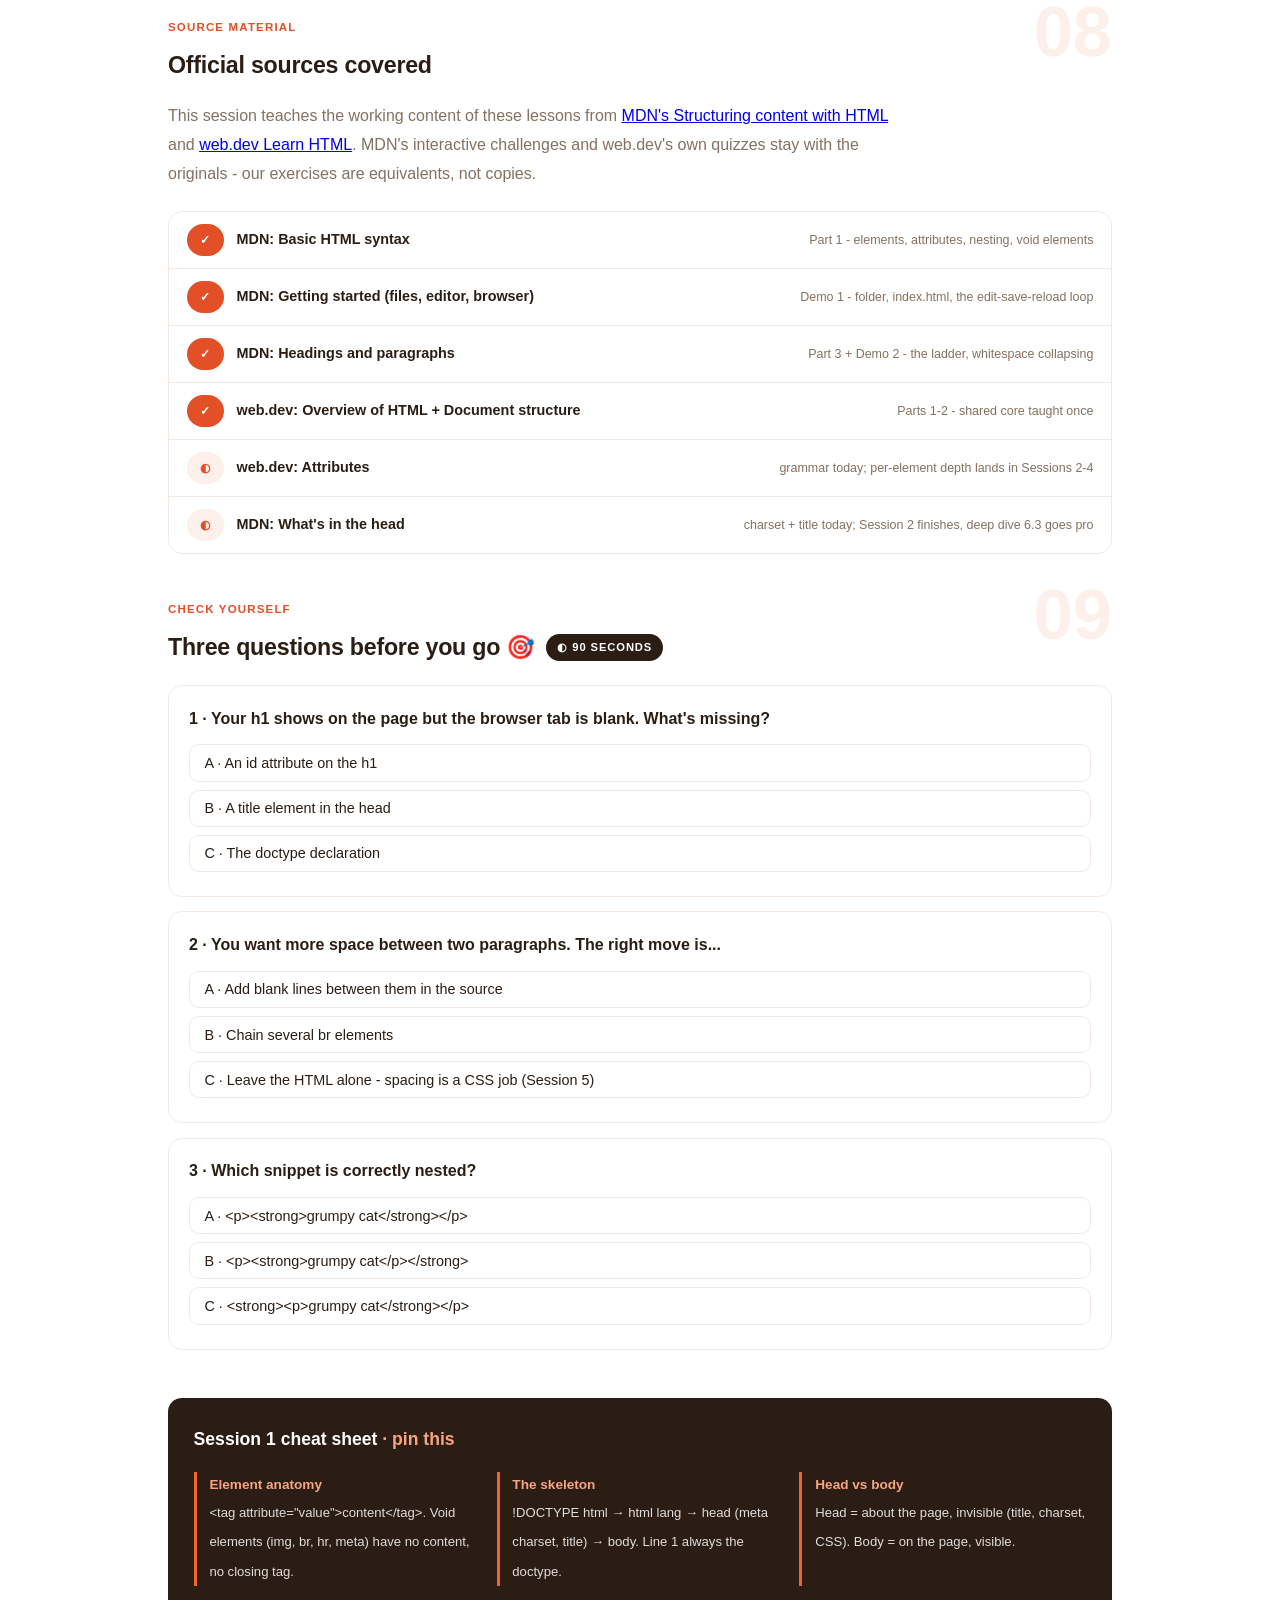
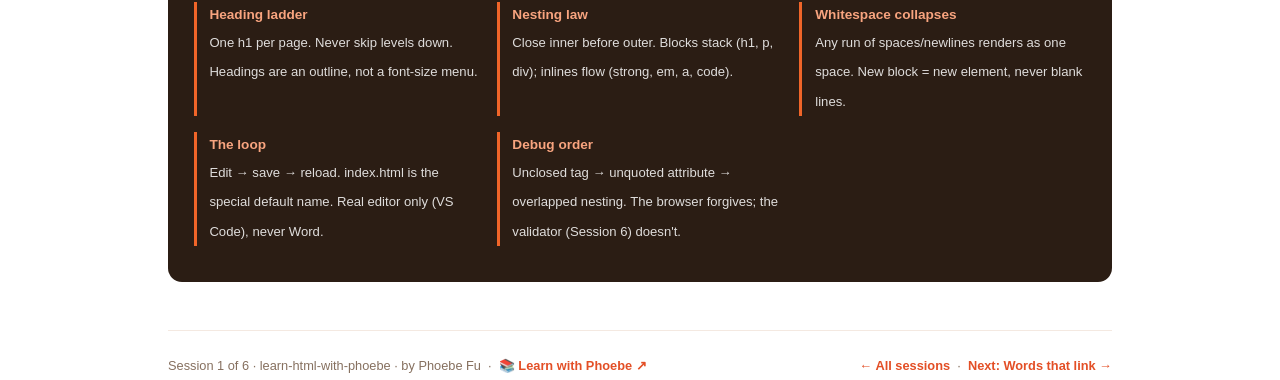
==== commit 7eacf634: "Fix unreadable pills and labels: white text on the amber fill The "Real world" pill, build-along ste" ====
--- a/courses/01-your-first-page.html
+++ b/courses/01-your-first-page.html
@@ -19,7 +19,7 @@
 <meta name="twitter:image" content="https://phoebefu6.github.io/learn-html-with-phoebe/assets/og-cover.png">
 <!-- social:end -->
 <title>Session 1 · Your first page - learn html with phoebe</title>
-<link rel="stylesheet" href="../assets/style.css?v=20">
+<link rel="stylesheet" href="../assets/style.css?v=21">
 </head>
 <body>
 
--- a/assets/style.css
+++ b/assets/style.css
@@ -223,7 +223,7 @@
 .pill.solid { background: var(--indigo); color: #fff; }
 .pill.light { background: var(--indigo-50); color: var(--indigo); }
 .pill.inkpill { background: var(--ink); color: #fff; }
-.pill.amber, .pill.peach { background: var(--amber); color: var(--amber-ink); }
+.pill.amber, .pill.peach { background: var(--amber); color: #fff; }
 .pill.bare { color: var(--faint); }
 
 /* ---------- 4D grid ---------- */
@@ -281,7 +281,7 @@
   padding: .15rem .7rem;
 }
 .prompt-box.bad .label { background: var(--faint); color: var(--ink); }
-.prompt-box.good .label { background: var(--amber); color: var(--amber-ink); }
+.prompt-box.good .label { background: var(--amber); color: #fff; }
 .copy-btn {
   position: absolute;
   top: .7rem;
@@ -298,7 +298,7 @@
   transition: background .15s ease;
 }
 .copy-btn:hover { background: rgba(255,255,255,.22); }
-.copy-btn.copied { background: var(--amber); border-color: var(--amber); color: var(--amber-ink); }
+.copy-btn.copied { background: var(--amber); border-color: var(--amber); color: #fff; }
 
 /* ---------- demo steps ---------- */
 .steps { counter-reset: step; margin: .6rem 0 1rem; }
@@ -350,7 +350,7 @@
 .callout.example .ex-pill {
   display: inline-block;
   background: var(--amber);
-  color: var(--amber-ink);
+  color: #fff;
   border-radius: 999px;
   padding: .15rem .7rem;
   font-size: .68rem;
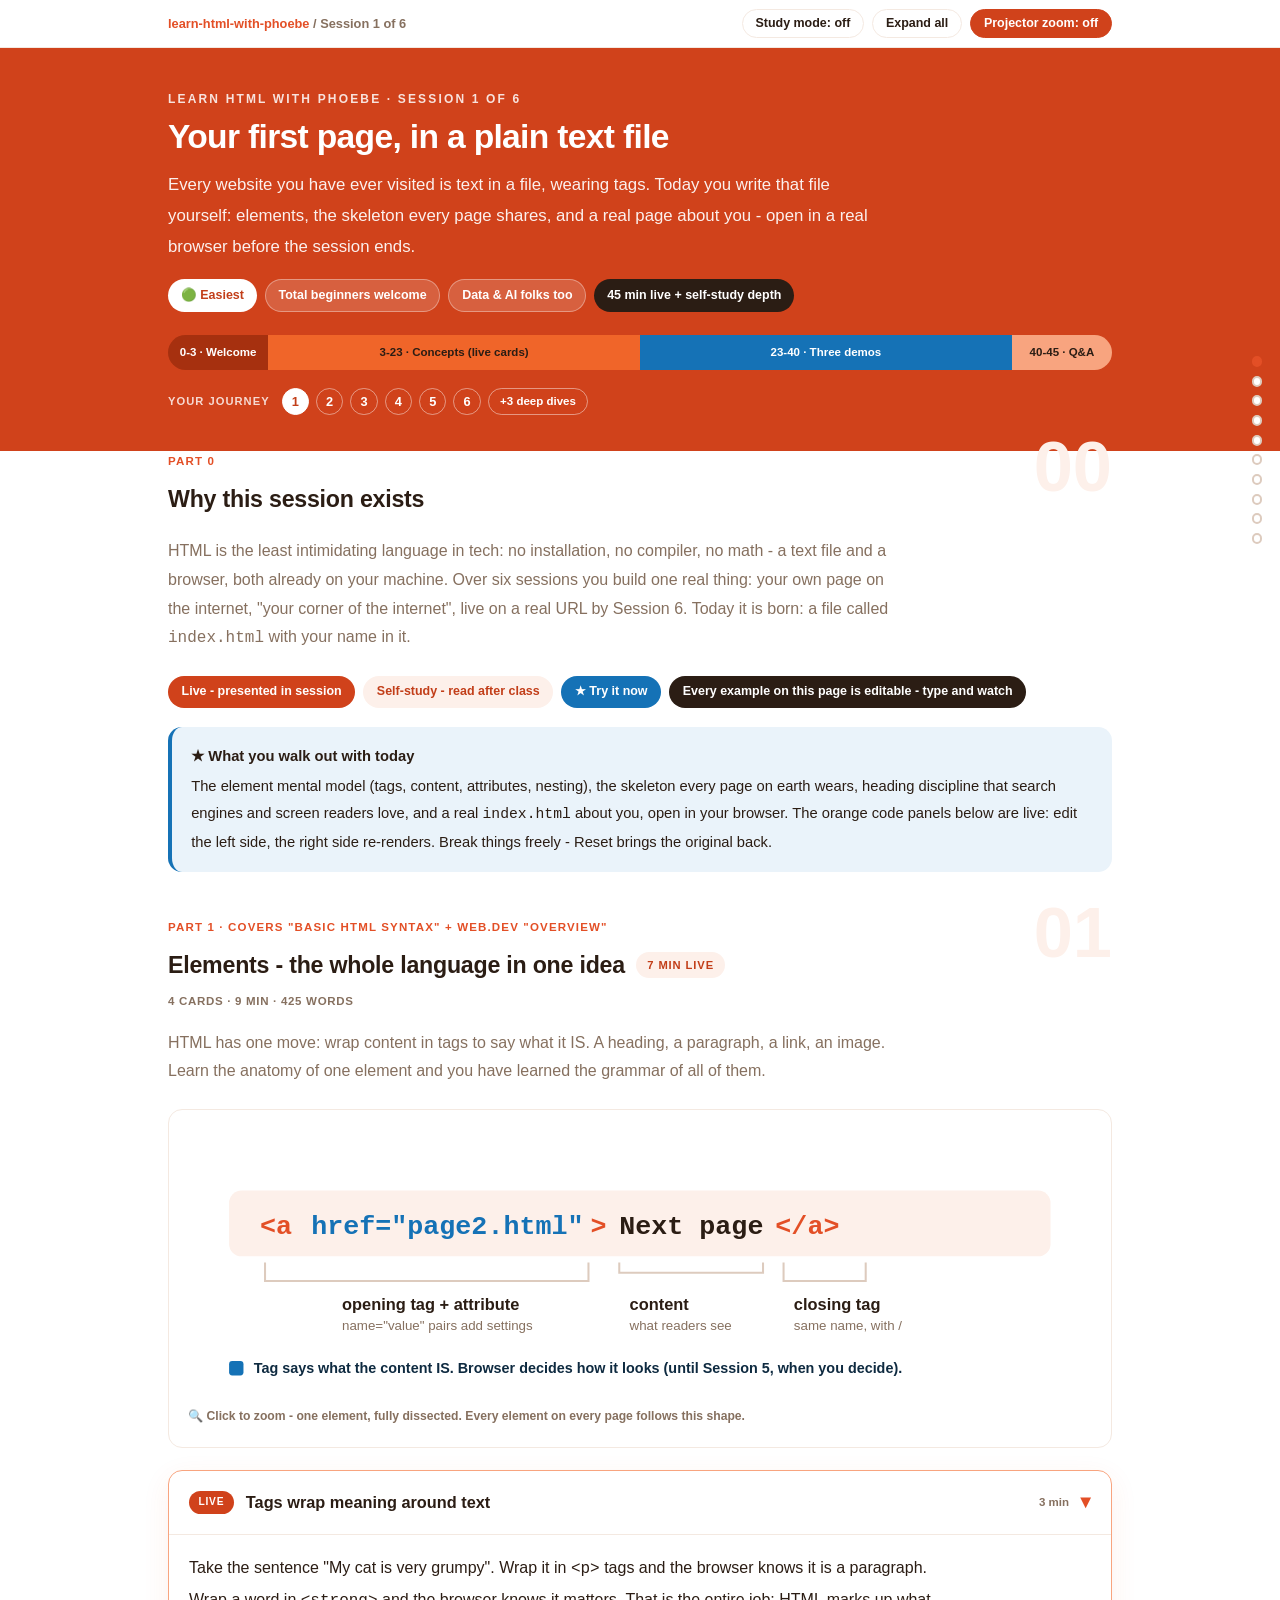
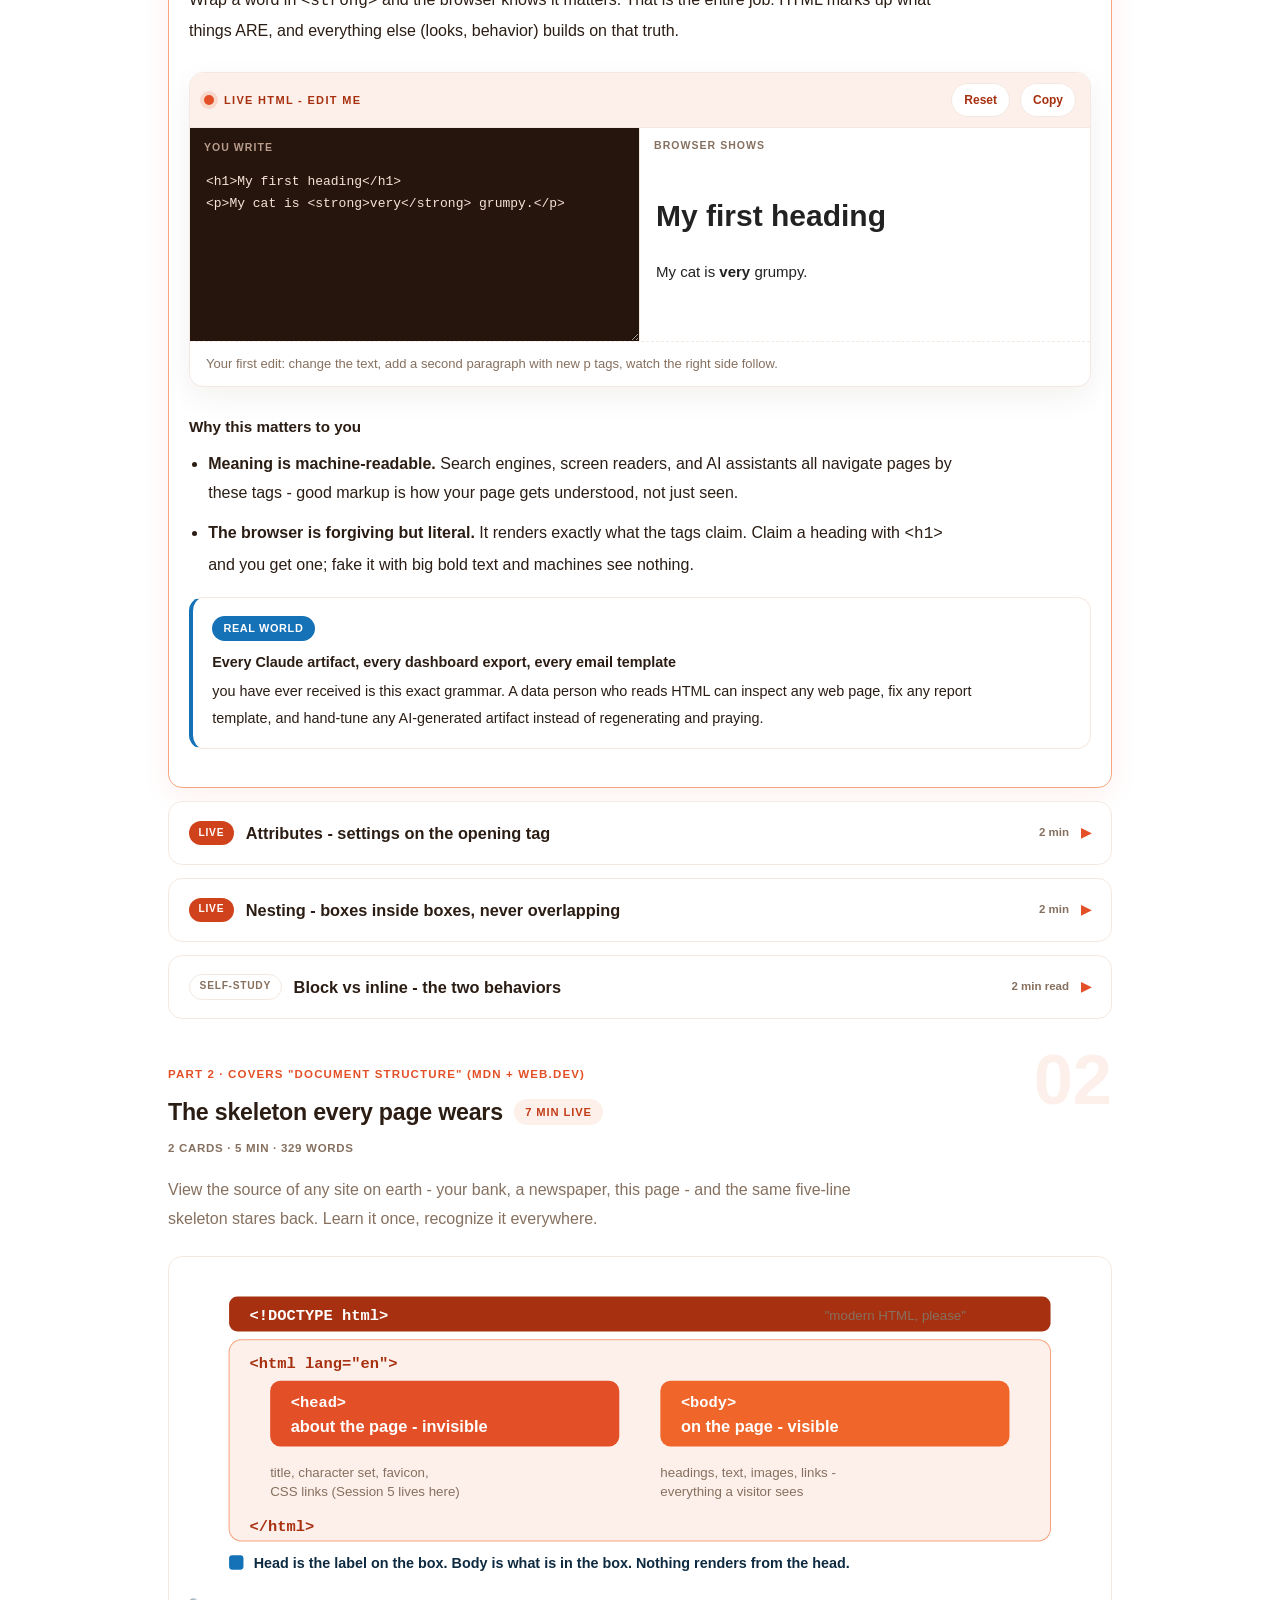
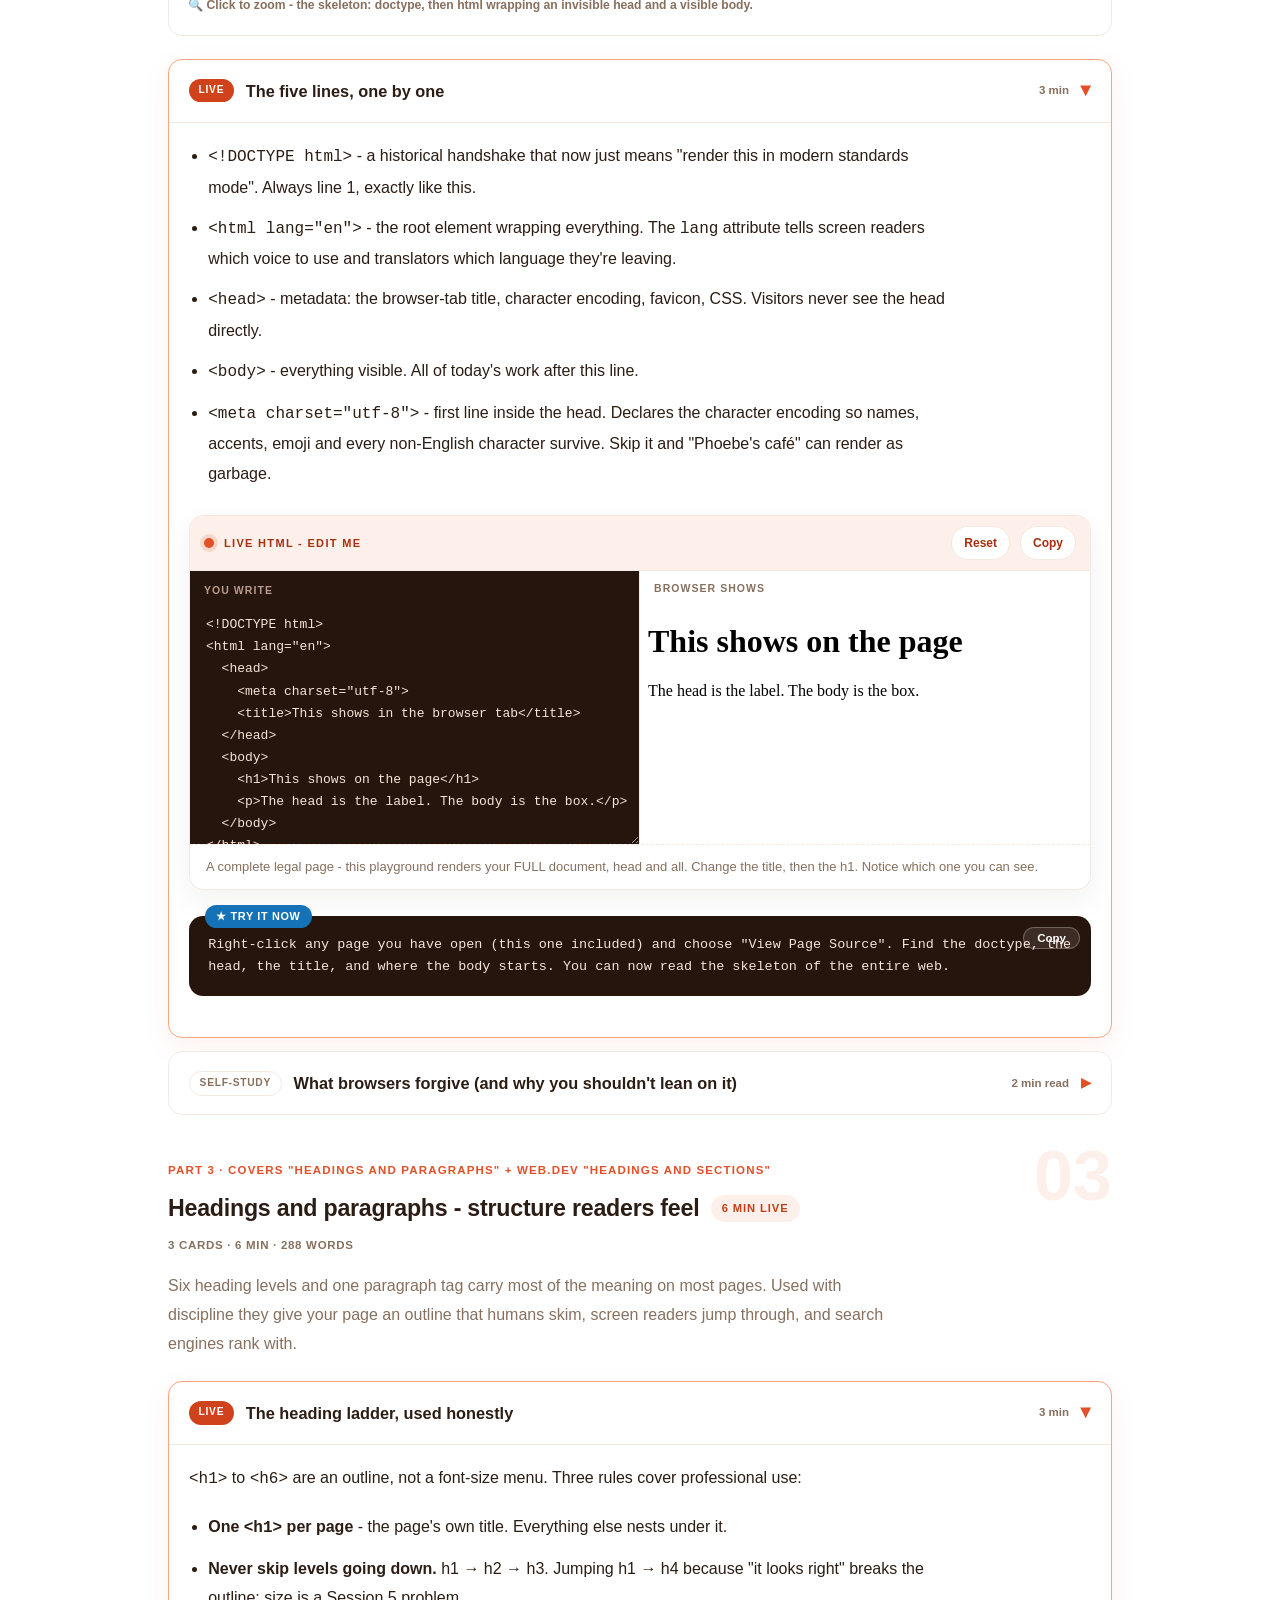
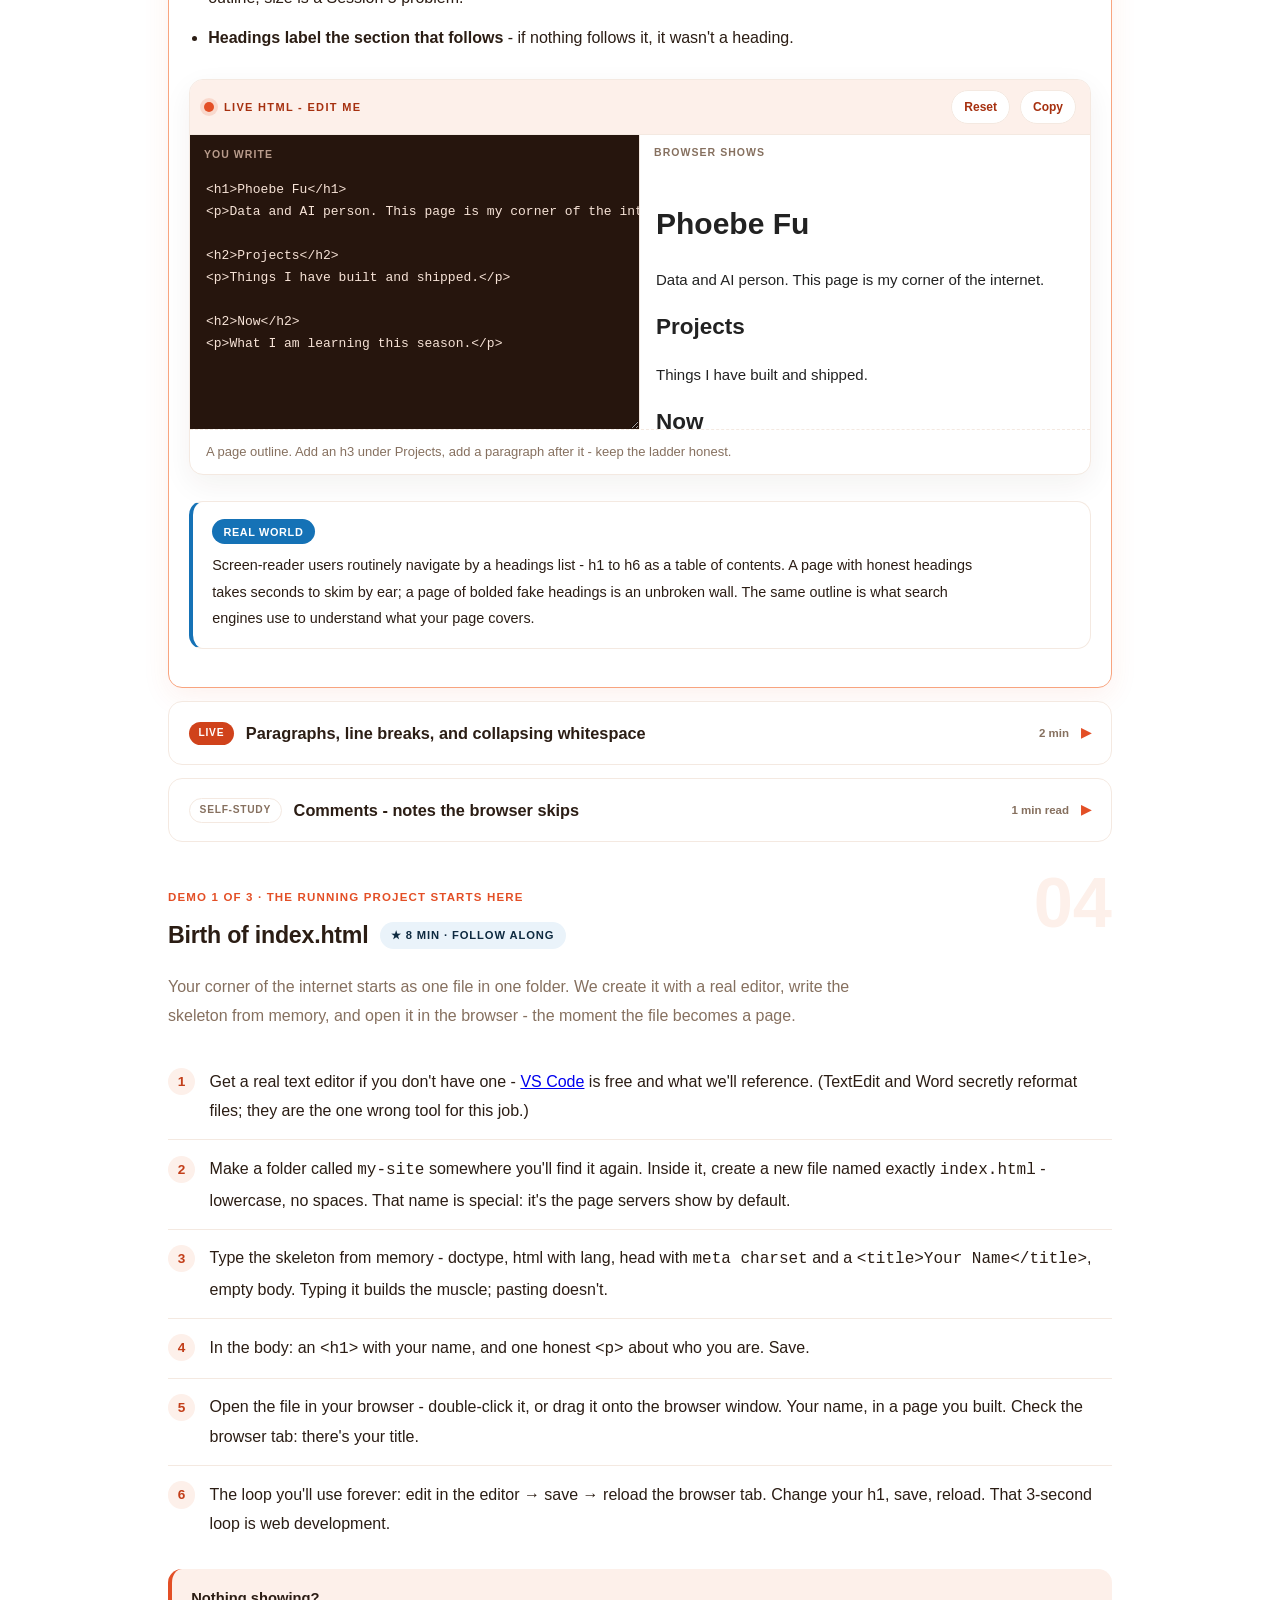
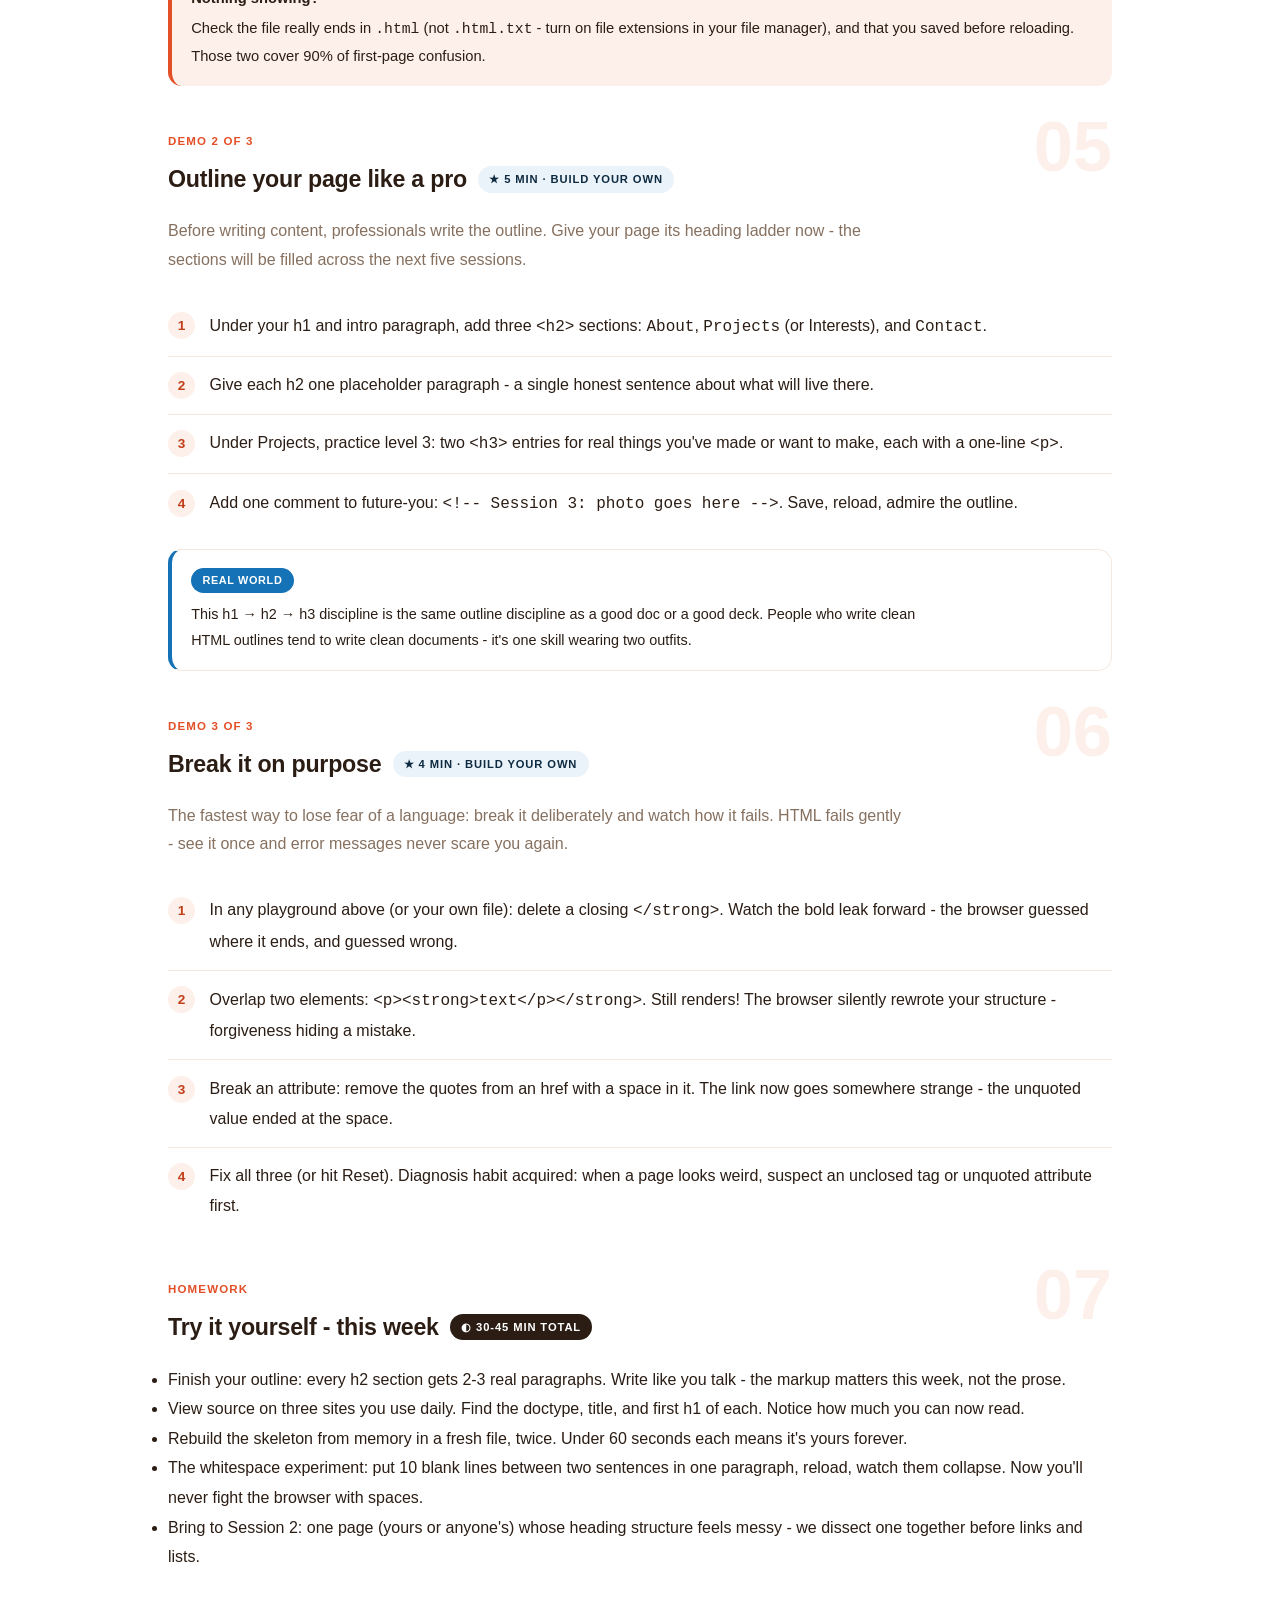
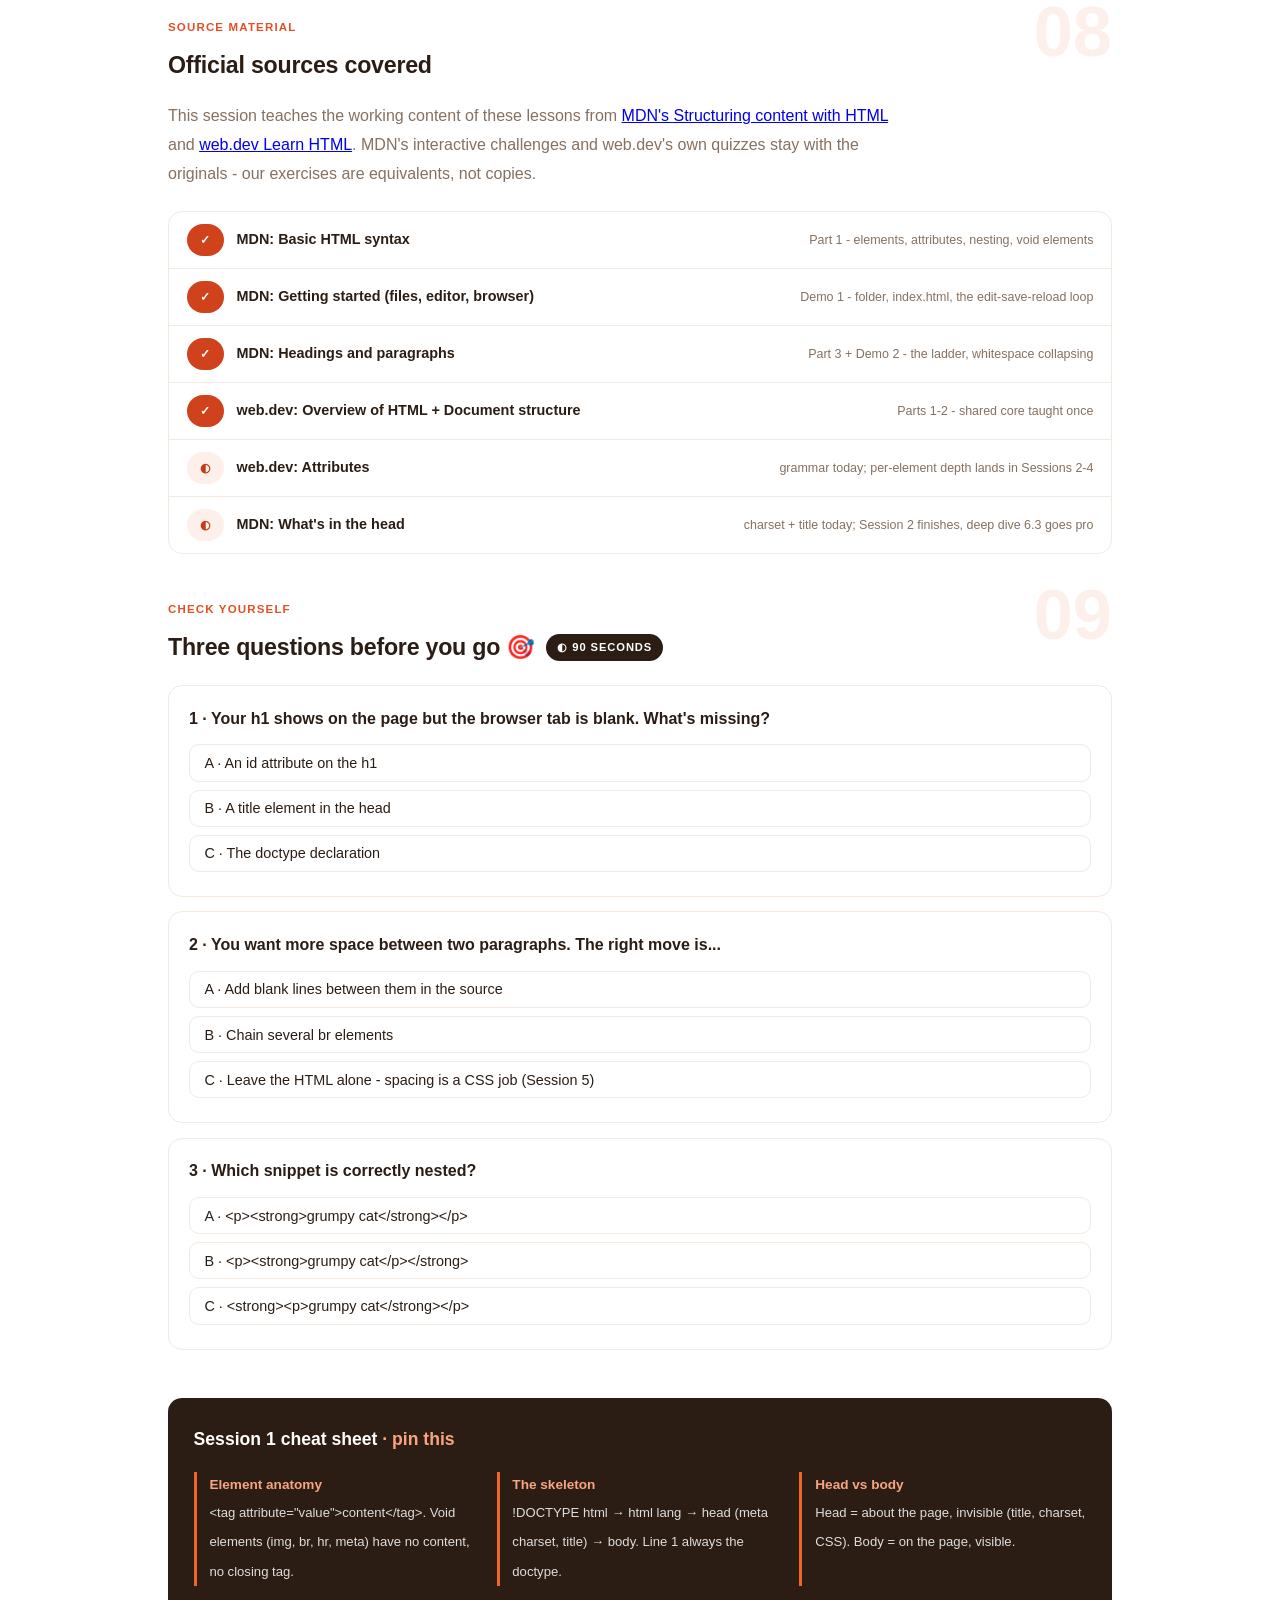
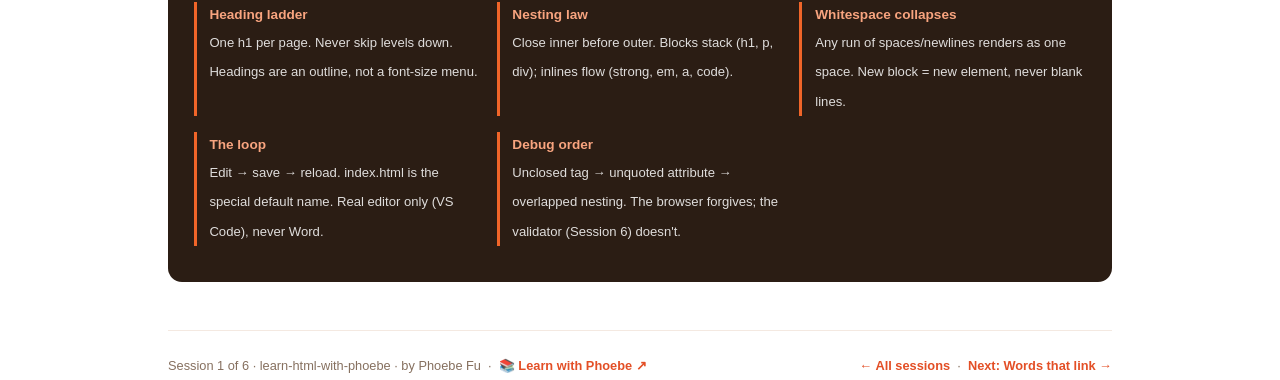
==== commit a812feef: "Raise every text-on-fill pair to WCAG AA (lowest was 3.5:1) 11 rule(s) drew text on a solid fill bel" ====
--- a/courses/01-your-first-page.html
+++ b/courses/01-your-first-page.html
@@ -19,7 +19,7 @@
 <meta name="twitter:image" content="https://phoebefu6.github.io/learn-html-with-phoebe/assets/og-cover.png">
 <!-- social:end -->
 <title>Session 1 · Your first page - learn html with phoebe</title>
-<link rel="stylesheet" href="../assets/style.css?v=21">
+<link rel="stylesheet" href="../assets/style.css?v=22">
 </head>
 <body>
 
--- a/assets/style.css
+++ b/assets/style.css
@@ -2,6 +2,8 @@
    Accent: html orange #E34F26 · Ink: #2B1D14 · Flagship: amber #1572B6 */
 
 :root {
+  --indigo-solid: #D0421B;
+  --indigo-text: #C23E19;
   --indigo: #E34F26;
   --indigo-deep: #A6300F;
   --indigo-mid: #F06529;
@@ -38,7 +40,7 @@
 
 /* ---------- header band ---------- */
 .masthead {
-  background: var(--indigo);
+  background: var(--indigo-solid);
   color: #fff;
   padding: 2.5rem 0 2.25rem;
 }
@@ -70,7 +72,7 @@
   font-weight: 600;
   white-space: nowrap;
 }
-.chip.level { background: #fff; color: var(--indigo); }
+.chip.level { background: #fff; color: var(--indigo-text); }
 .chip.audience { background: rgba(255,255,255,.16); color: #fff; border: 1px solid rgba(255,255,255,.35); }
 .chip.time { background: var(--ink); color: #fff; font-variant-numeric: tabular-nums; }
 
@@ -118,7 +120,7 @@
   transition: all .15s ease;
 }
 .btn:hover { border-color: var(--indigo); color: var(--indigo); }
-.btn.primary { background: var(--indigo); border-color: var(--indigo); color: #fff; }
+.btn.primary { background: var(--indigo-solid); border-color: var(--indigo-solid); color: #fff; }
 .btn.primary:hover { background: var(--indigo-deep); }
 
 /* ---------- sections ---------- */
@@ -152,7 +154,7 @@
   text-transform: uppercase;
   letter-spacing: .08em;
 }
-.tag.concept { background: var(--indigo-50); color: var(--indigo); }
+.tag.concept { background: var(--indigo-50); color: var(--indigo-text); }
 .tag.demo { background: var(--amber-50); color: var(--amber-ink); }
 .tag.exercise { background: var(--ink); color: #fff; }
 
@@ -168,7 +170,7 @@
   border-radius: 999px;
   flex: none;
 }
-.mode.live { background: var(--indigo); color: #fff; }
+.mode.live { background: var(--indigo-solid); color: #fff; }
 .mode.self { background: #fff; color: var(--muted); border: 1px solid var(--hairline); }
 
 /* ---------- accordions ---------- */
@@ -220,8 +222,8 @@
   font-size: .78rem;
   font-weight: 600;
 }
-.pill.solid { background: var(--indigo); color: #fff; }
-.pill.light { background: var(--indigo-50); color: var(--indigo); }
+.pill.solid { background: var(--indigo-solid); color: #fff; }
+.pill.light { background: var(--indigo-50); color: var(--indigo-text); }
 .pill.inkpill { background: var(--ink); color: #fff; }
 .pill.amber, .pill.peach { background: var(--amber); color: #fff; }
 .pill.bare { color: var(--faint); }
@@ -270,7 +272,7 @@
   position: absolute;
   top: -0.7rem;
   left: 1rem;
-  background: var(--indigo);
+  background: var(--indigo-solid);
   color: #fff;
   font-family: "Inter", -apple-system, sans-serif;
   font-size: .68rem;
@@ -320,7 +322,7 @@
   width: 1.7rem; height: 1.7rem;
   border-radius: 999px;
   background: var(--indigo-50);
-  color: var(--indigo);
+  color: var(--indigo-text);
   font-weight: 700;
   font-size: .85rem;
   display: inline-flex;
@@ -556,7 +558,7 @@
   font-variant-numeric: tabular-nums;
 }
 .journey a:hover { border-color: #fff; transform: scale(1.12); }
-.journey a.here { background: #fff; color: var(--indigo); border-color: #fff; }
+.journey a.here { background: #fff; color: var(--indigo-text); border-color: #fff; }
 .journey a.dd-chip { width: auto; border-radius: 999px; padding: 0 .7rem; font-size: .72rem; }
 
 /* ---------- check-yourself quiz ---------- */
@@ -584,7 +586,7 @@
   transition: all .15s ease;
 }
 .quiz-q .qopt:hover { border-color: var(--indigo); background: var(--indigo-50); }
-.quiz-q .qopt.correct { background: var(--indigo); border-color: var(--indigo); color: #fff; font-weight: 600; }
+.quiz-q .qopt.correct { background: var(--indigo-solid); border-color: var(--indigo-solid); color: #fff; font-weight: 600; }
 .quiz-q .qopt.correct::after { content: "  ✓"; }
 .quiz-q .qopt.wrong { background: #FEF2F2; border-color: #FCA5A5; color: #991B1B; animation: qshake .3s ease; }
 .quiz-q .qopt.wrong::after { content: "  ✗ try again"; font-size: .78rem; }
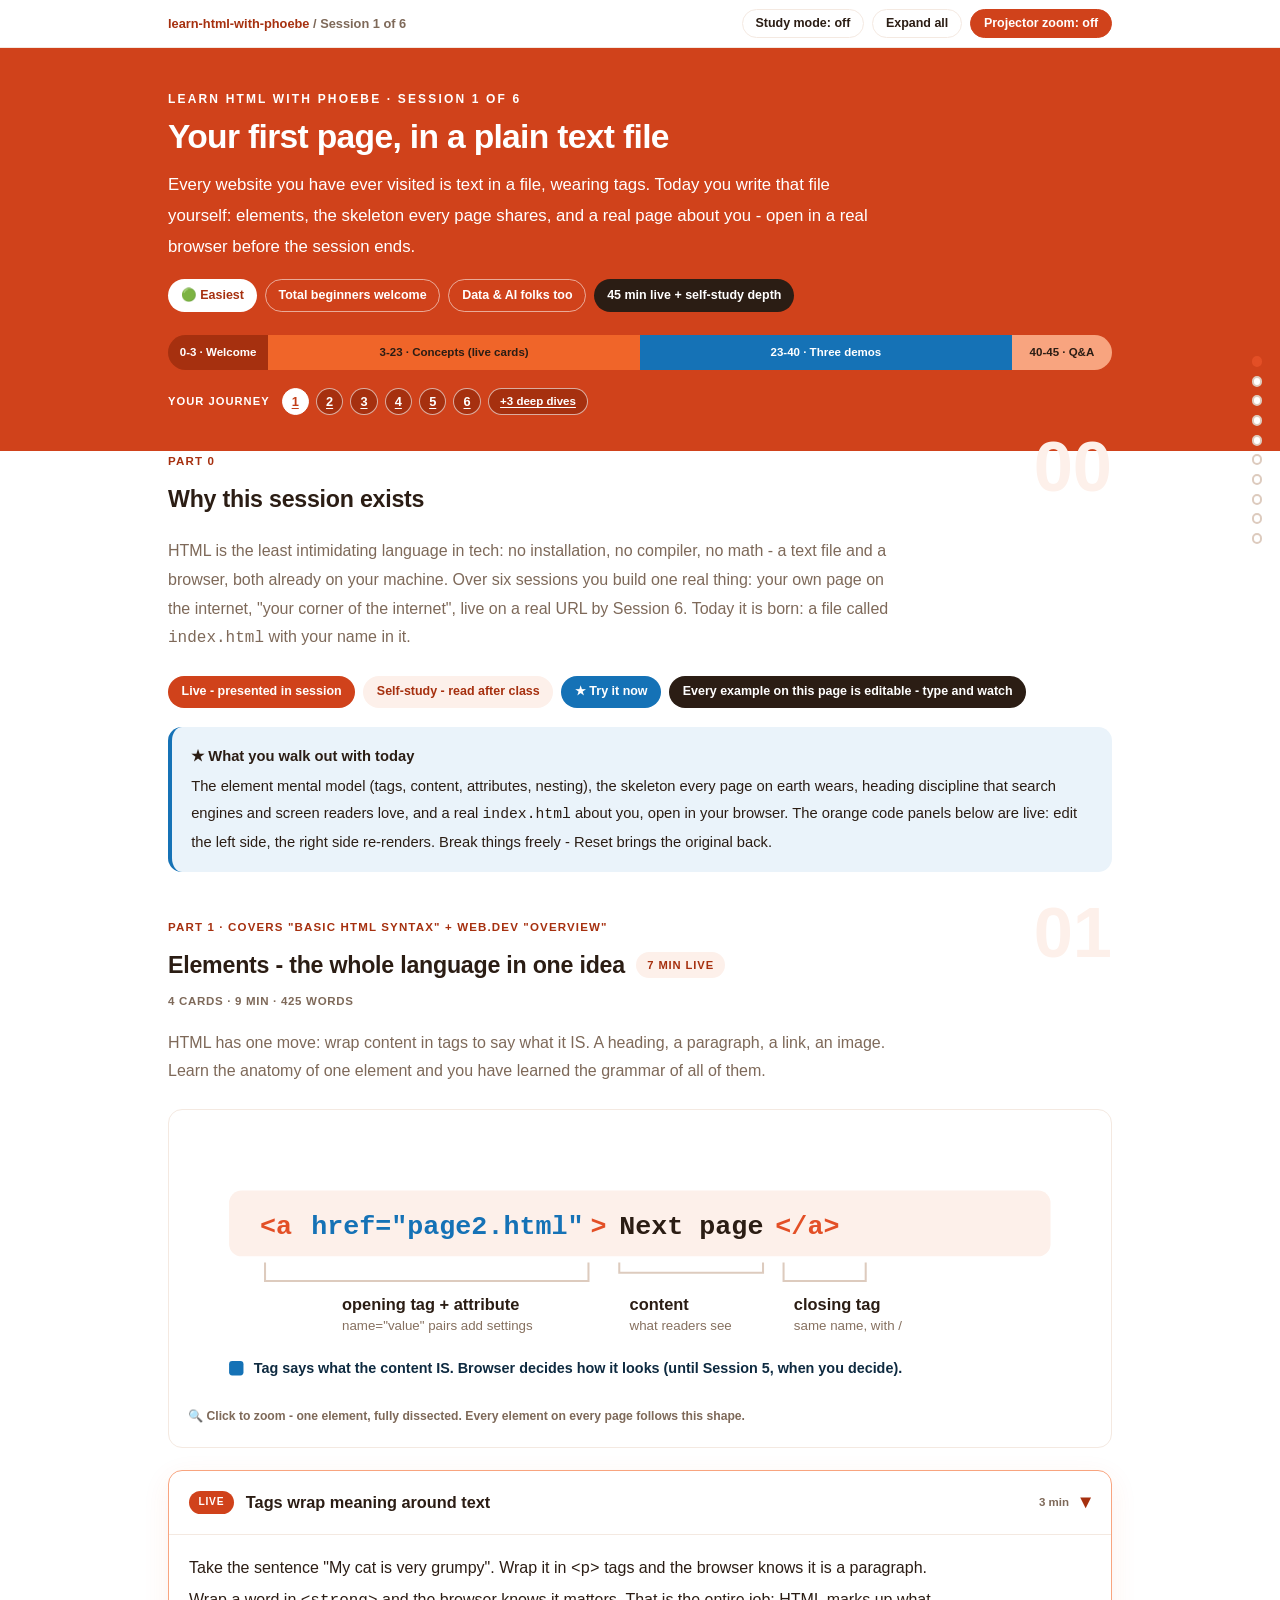
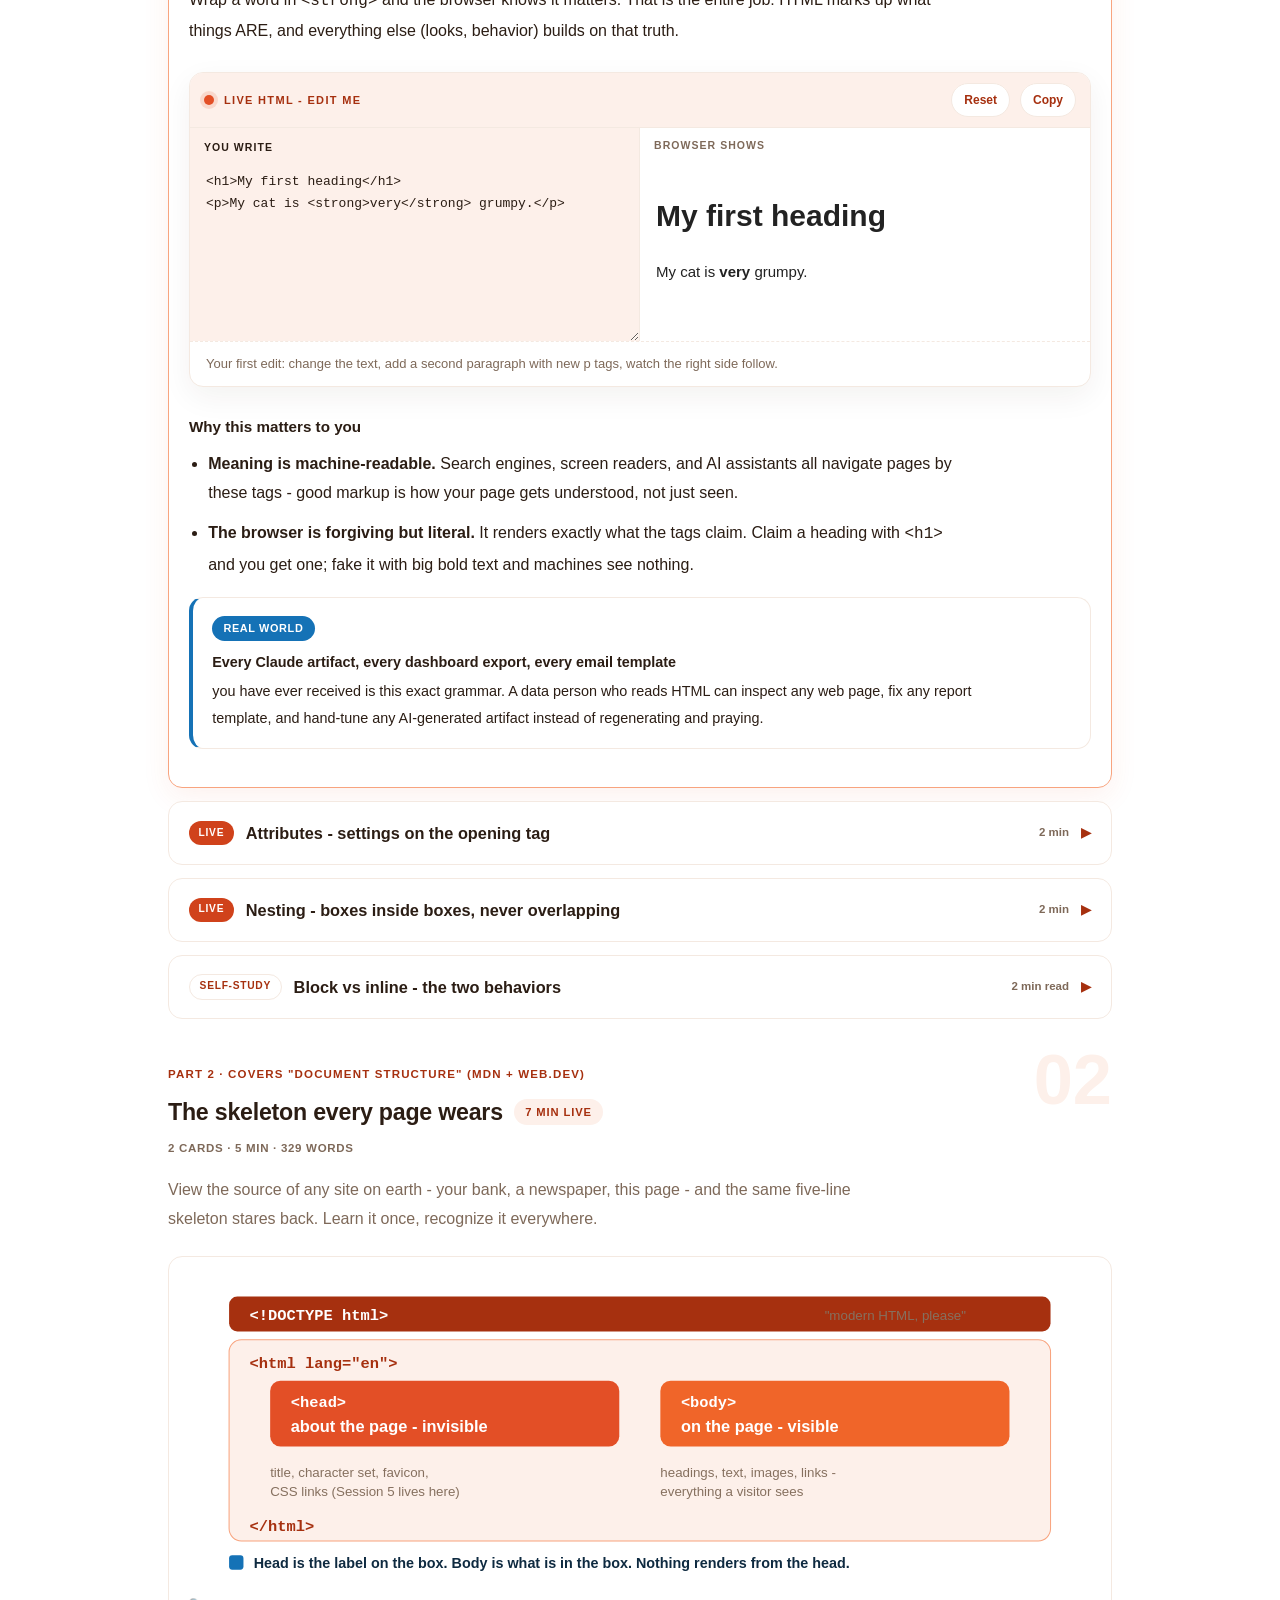
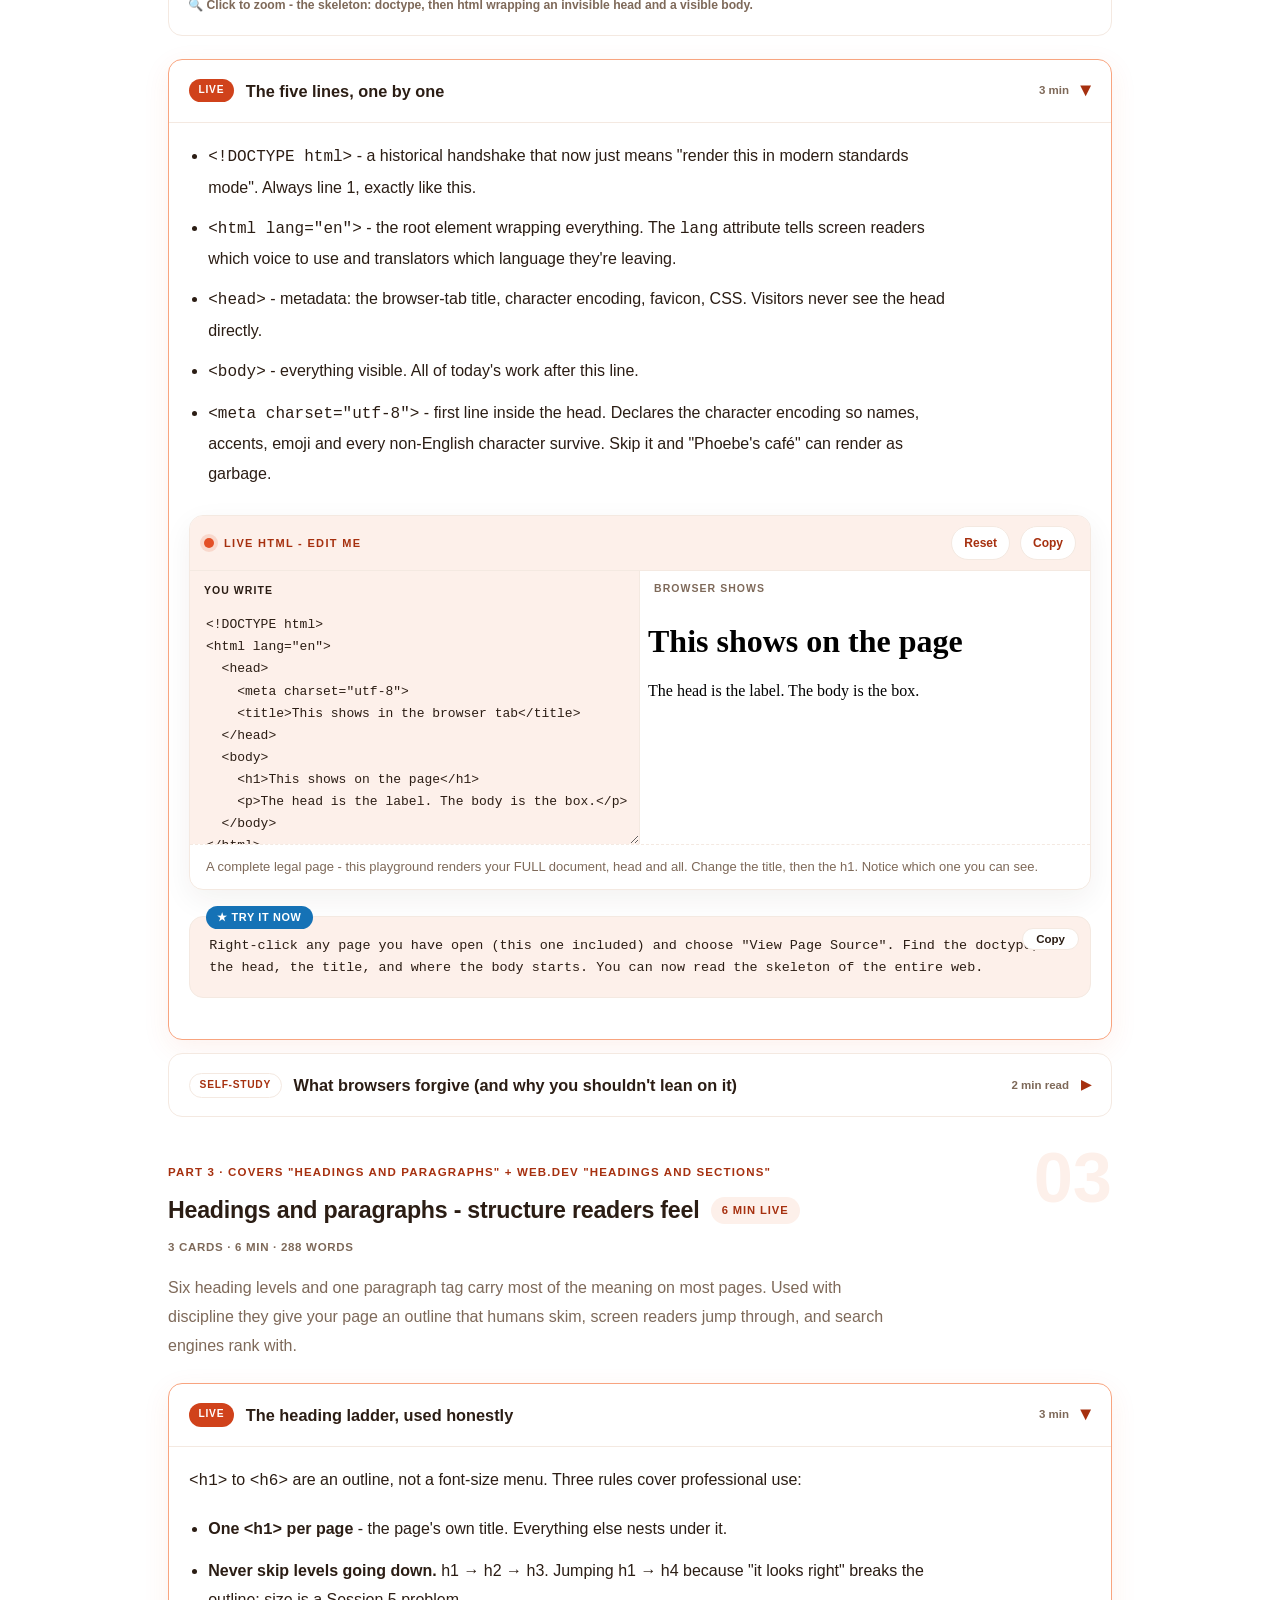
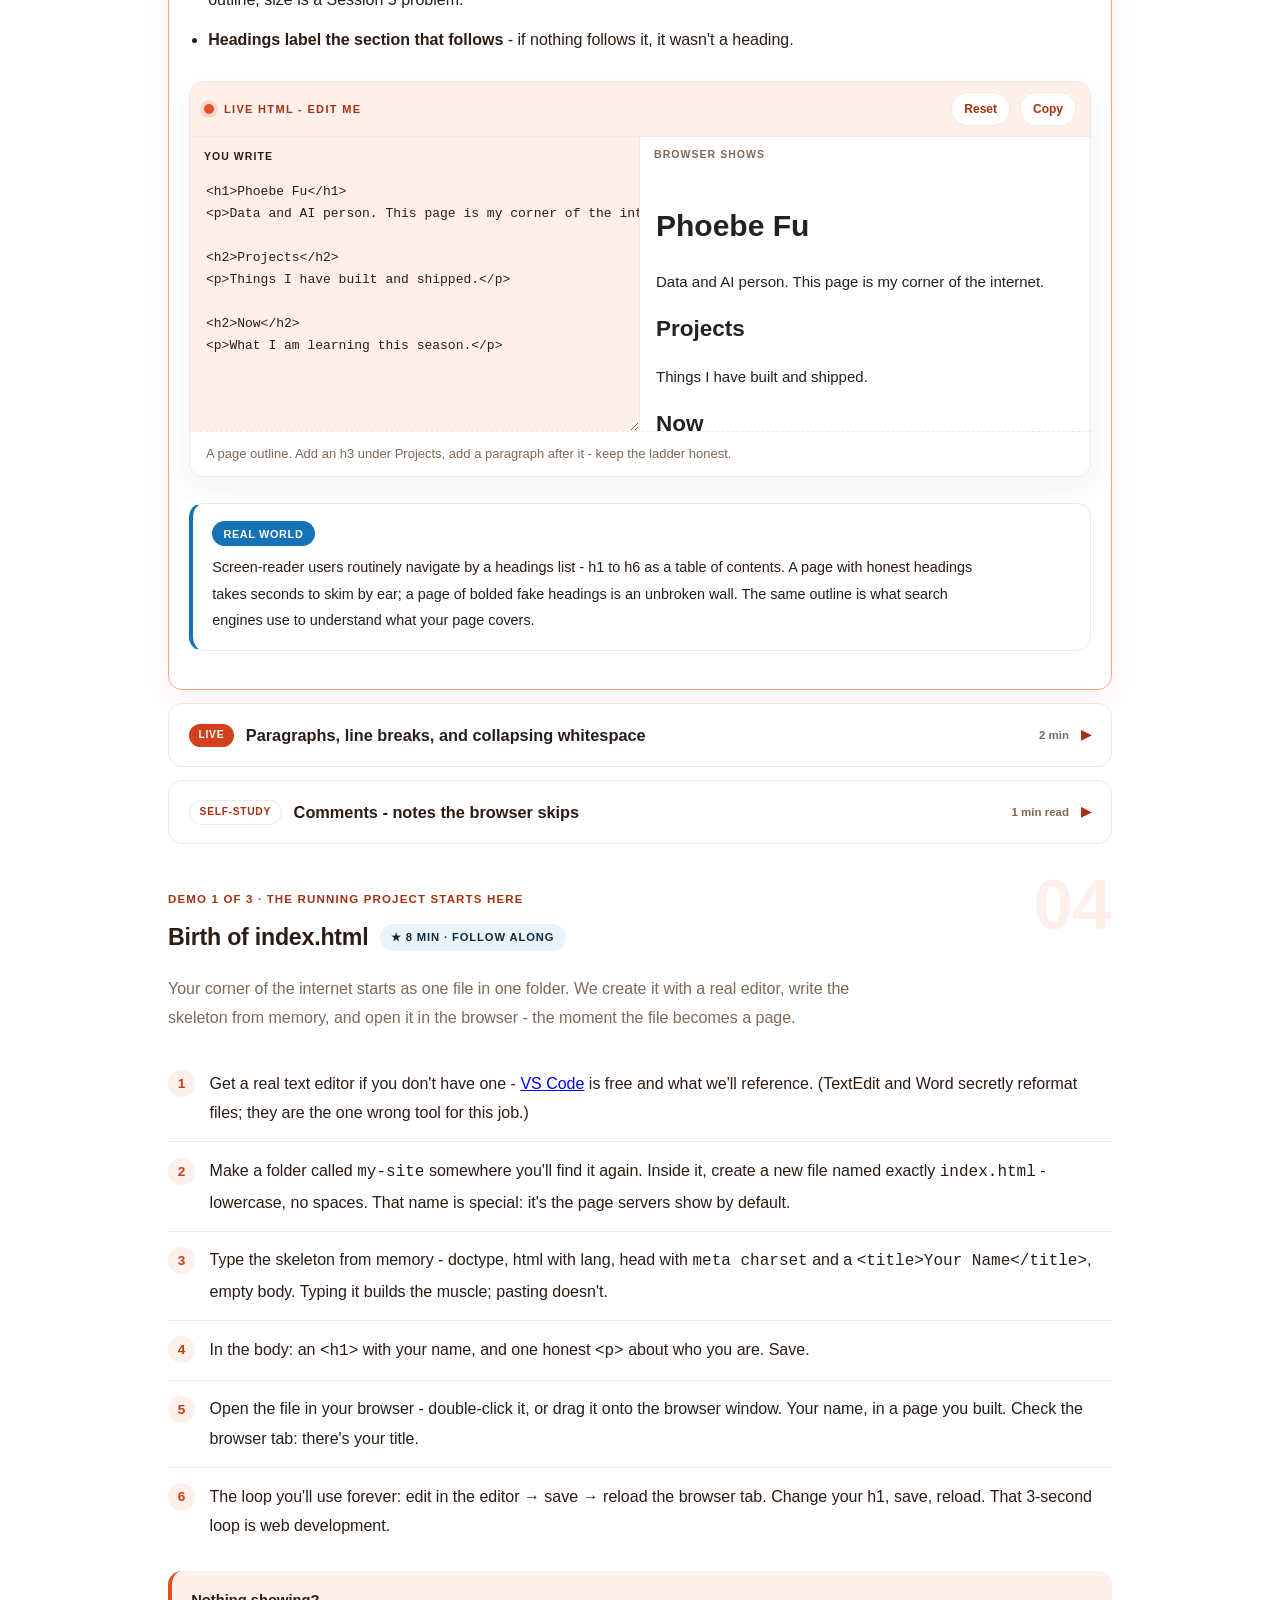
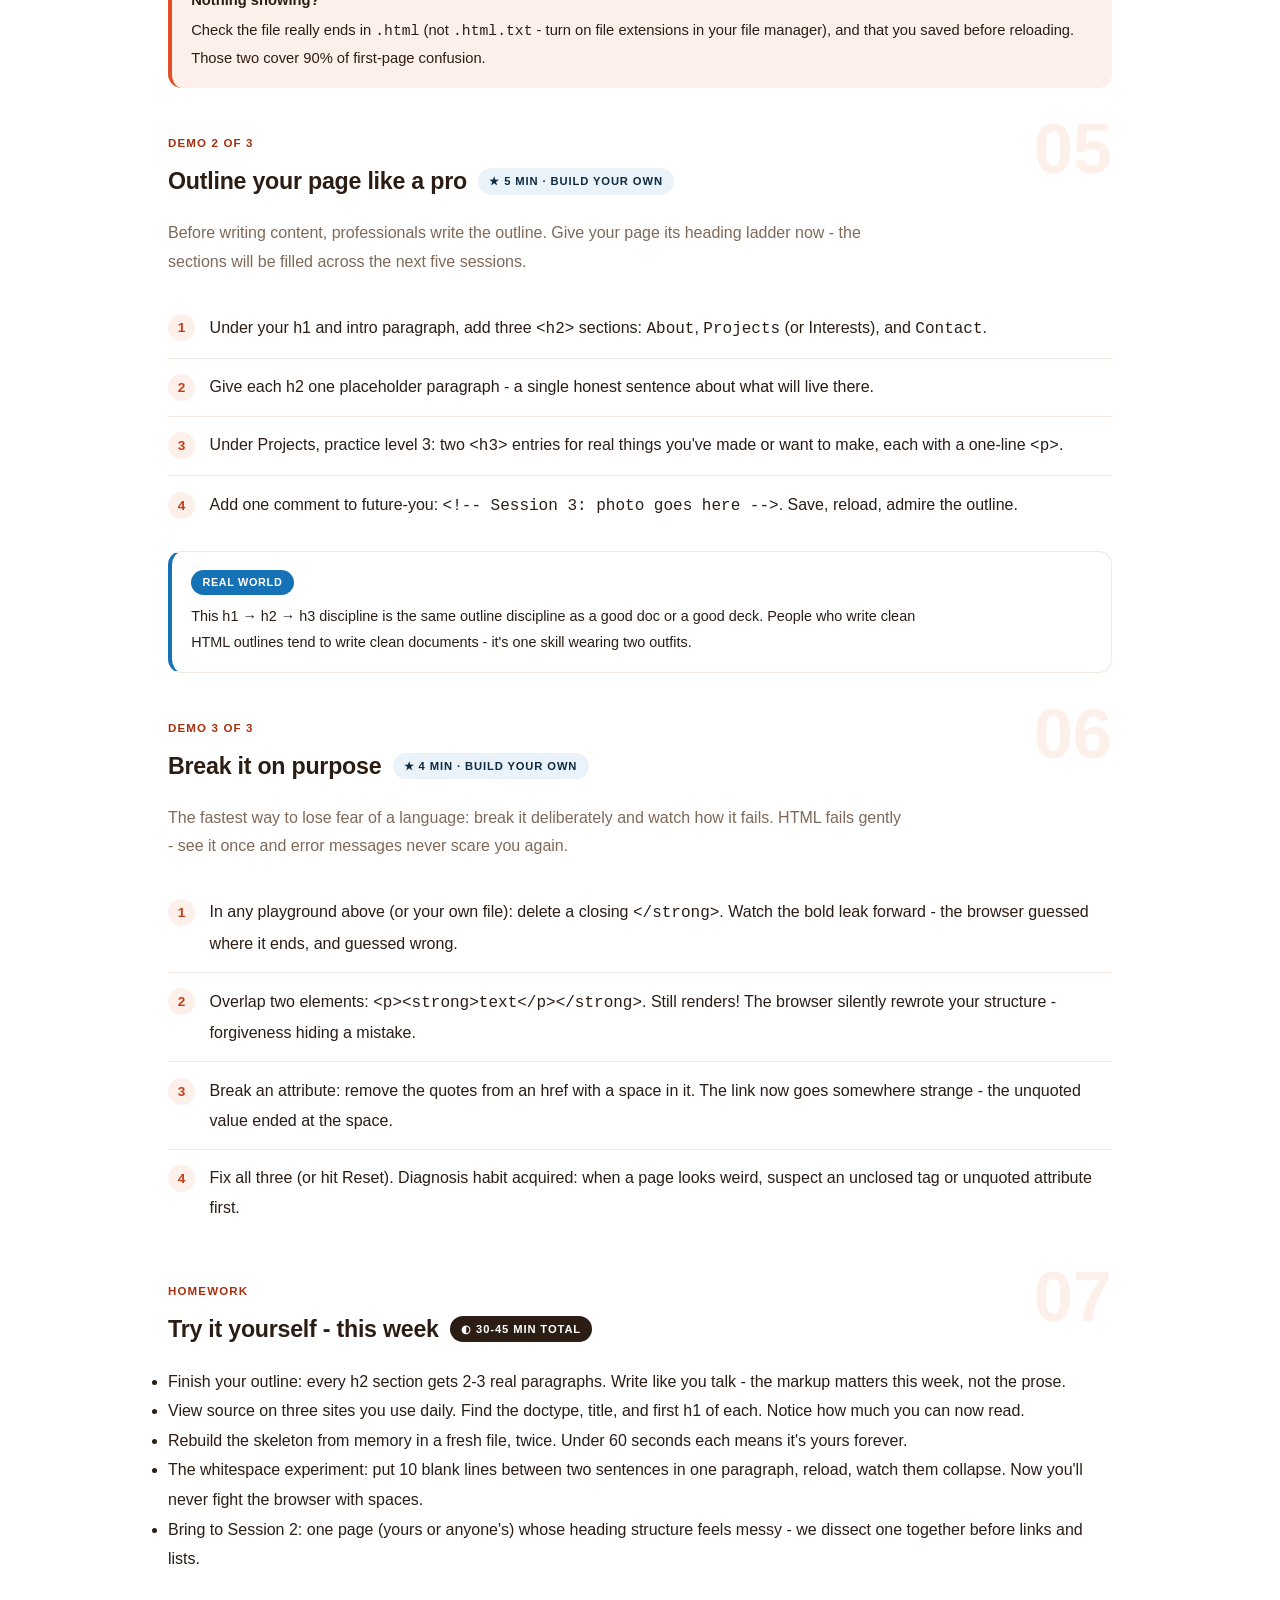
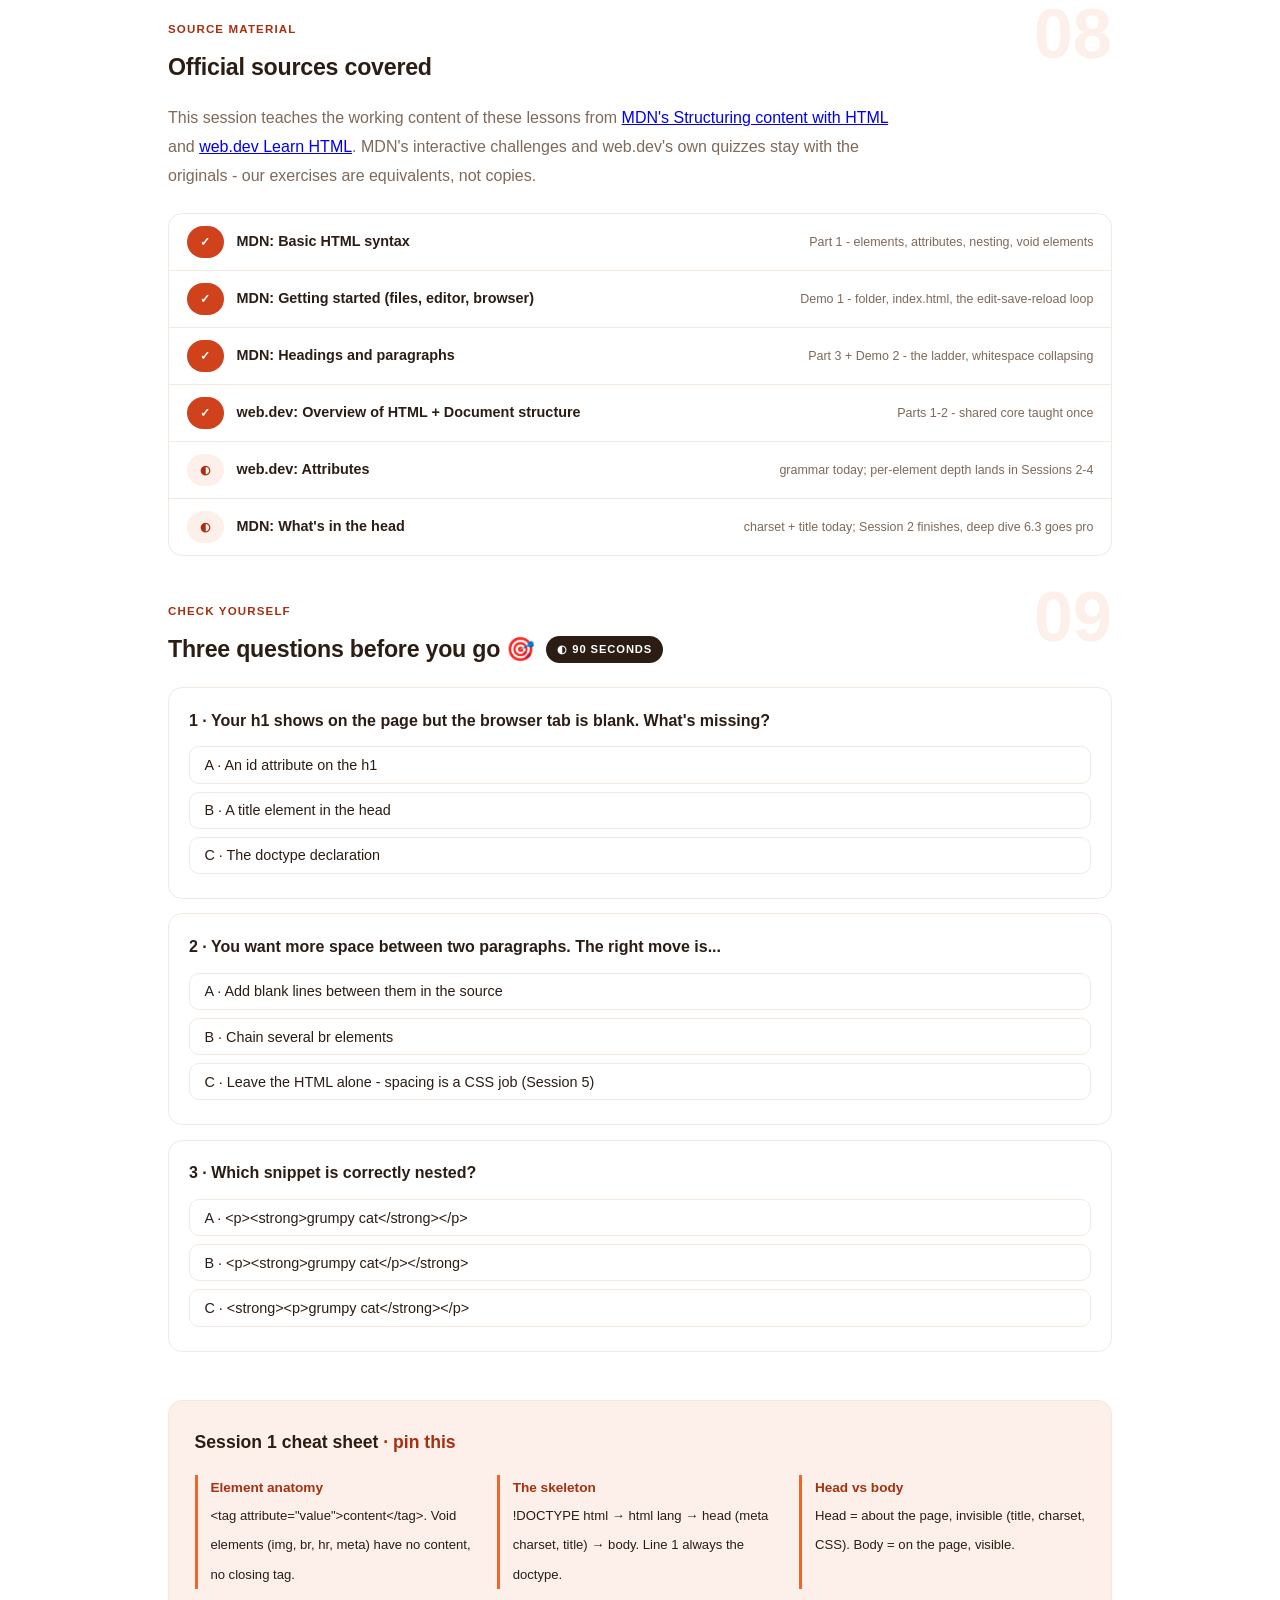
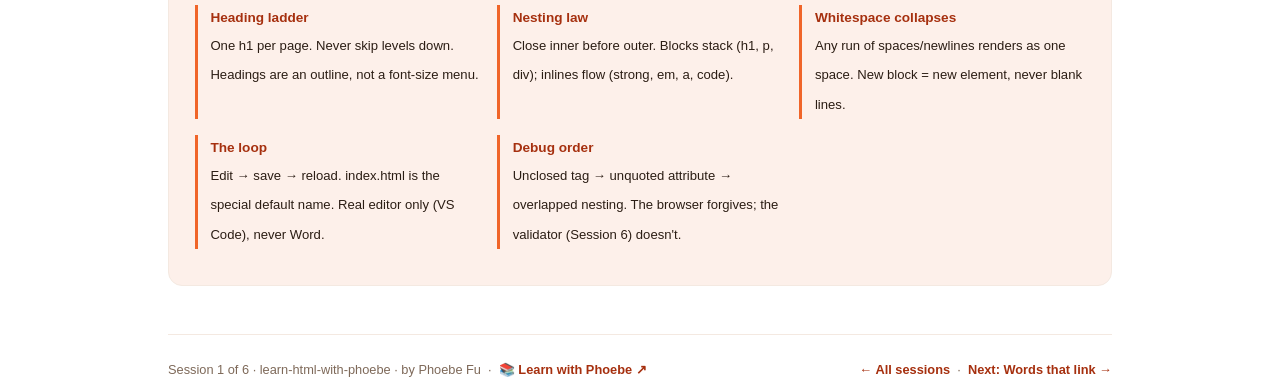
==== commit c5002c99: "Light surfaces everywhere: lightbox, cheat panel, code boxes; contrast and phone-width fixes Every d" ====
--- a/courses/01-your-first-page.html
+++ b/courses/01-your-first-page.html
@@ -19,7 +19,7 @@
 <meta name="twitter:image" content="https://phoebefu6.github.io/learn-html-with-phoebe/assets/og-cover.png">
 <!-- social:end -->
 <title>Session 1 · Your first page - learn html with phoebe</title>
-<link rel="stylesheet" href="../assets/style.css?v=22">
+<link rel="stylesheet" href="../assets/style.css?v=44">
 </head>
 <body>
 
@@ -477,7 +477,7 @@
 
 </main>
 
-<script src="../assets/app.js?v=17"></script>
+<script src="../assets/app.js?v=44"></script>
 <script src="../assets/html-live.js?v=17"></script>
 </body>
 </html>
--- a/assets/style.css
+++ b/assets/style.css
@@ -10,15 +10,15 @@
   --indigo-soft: #F8A47F;
   --indigo-50: #FDF0EA;
   --ink: #2B1D14;
-  --muted: #86705F;
+  --muted: #7E6959;
   --faint: #DDCBBE;
   --hairline: #F4E9E1;
   --amber: #1572B6;
   --amber-ink: #0E2A40;
   --amber-50: #EAF3FA;
   --paper: #FFFFFF;
-  --code-bg: #26150D;
-  --code-ink: #F7E3D7;
+  --code-bg: #FDF0EA;
+  --code-ink: #2B1D14;
   --radius: 14px;
 }
 
@@ -48,7 +48,7 @@
   font-size: .75rem;
   letter-spacing: .18em;
   text-transform: uppercase;
-  opacity: .85;
+  opacity: 1;
   font-weight: 600;
 }
 .masthead h1 {
@@ -59,7 +59,7 @@
   letter-spacing: -.02em;
 }
 .masthead h1 .accent { color: inherit; }
-.masthead .sub { font-size: 1.05rem; opacity: .92; max-width: 44rem; }
+.masthead .sub { font-size: 1.05rem; opacity: 1; max-width: 44rem; }
 
 .chip-row { display: flex; flex-wrap: wrap; gap: .5rem; margin-top: 1.1rem; }
 .chip {
@@ -73,7 +73,7 @@
   white-space: nowrap;
 }
 .chip.level { background: #fff; color: var(--indigo-text); }
-.chip.audience { background: rgba(255,255,255,.16); color: #fff; border: 1px solid rgba(255,255,255,.35); }
+.chip.audience { background: rgba(255,255,255,.08); color: #fff; border: 1px solid rgba(255,255,255,.35); }
 .chip.time { background: var(--ink); color: #fff; font-variant-numeric: tabular-nums; }
 
 /* ---------- agenda bar ---------- */
@@ -226,7 +226,7 @@
 .pill.light { background: var(--indigo-50); color: var(--indigo-text); }
 .pill.inkpill { background: var(--ink); color: #fff; }
 .pill.amber, .pill.peach { background: var(--amber); color: #fff; }
-.pill.bare { color: var(--faint); }
+.pill.bare { color: var(--muted); }
 
 /* ---------- 4D grid ---------- */
 .grid-2 { display: grid; grid-template-columns: repeat(auto-fit, minmax(15rem, 1fr)); gap: .8rem; margin: .5rem 0 1rem; }
@@ -255,10 +255,11 @@
 table.clean td:first-child { font-weight: 600; }
 
 /* ---------- prompt boxes ---------- */
-.prompt-box {
+.prompt-box{
   position: relative;
-  background: var(--code-bg);
-  color: var(--code-ink);
+  background: #FDF0EA;
+  border: 1px solid #F4E9E1;
+  color: #2B1D14;
   border-radius: var(--radius);
   padding: 1.1rem 1.2rem;
   margin: 1rem 0 1.2rem;
@@ -268,12 +269,12 @@
   white-space: pre-wrap;
   word-break: break-word;
 }
-.prompt-box .label {
+.prompt-box .label{
   position: absolute;
   top: -0.7rem;
   left: 1rem;
-  background: var(--indigo-solid);
-  color: #fff;
+  background: #C04320;
+  color: #FFFFFF;
   font-family: "Inter", -apple-system, sans-serif;
   font-size: .68rem;
   font-weight: 700;
@@ -284,13 +285,13 @@
 }
 .prompt-box.bad .label { background: var(--faint); color: var(--ink); }
 .prompt-box.good .label { background: var(--amber); color: #fff; }
-.copy-btn {
+.copy-btn{
   position: absolute;
   top: .7rem;
   right: .7rem;
-  background: rgba(255,255,255,.1);
-  border: 1px solid rgba(255,255,255,.25);
-  color: #fff;
+  background: #FFFFFF;
+  border: 1px solid #F4E9E1;
+  color: #2B1D14;
   border-radius: 999px;
   padding: .25rem .8rem;
   font-size: .72rem;
@@ -299,7 +300,7 @@
   font-family: "Inter", -apple-system, sans-serif;
   transition: background .15s ease;
 }
-.copy-btn:hover { background: rgba(255,255,255,.22); }
+.copy-btn:hover { background: #F4E9E1; }
 .copy-btn.copied { background: var(--amber); border-color: var(--amber); color: #fff; }
 
 /* ---------- demo steps ---------- */
@@ -389,11 +390,11 @@
   gap: .4rem;
 }
 
-.lightbox {
+.lightbox{
   position: fixed;
   inset: 0;
   z-index: 100;
-  background: rgba(43,29,20,.9);
+  background: rgba(255,255,255,.97);
   display: none;
   align-items: center;
   justify-content: center;
@@ -401,8 +402,10 @@
   cursor: zoom-out;
 }
 .lightbox.open { display: flex; }
-.lightbox .inner {
+.lightbox .inner{
   background: #fff;
+  border: 1px solid #F4E9E1;
+  box-shadow: 0 10px 40px rgba(43,29,20,.14);
   border-radius: var(--radius);
   padding: 2rem;
   max-width: 94vw;
@@ -410,13 +413,12 @@
   overflow: auto;
 }
 .lightbox .inner svg, .lightbox .inner img { width: min(88vw, 70rem); height: auto; }
-.lightbox .close-hint {
+.lightbox .close-hint{
   position: fixed;
   top: 1rem; right: 1.4rem;
-  color: #fff;
+  color: #2B1D14;
   font-size: .8rem;
   font-weight: 600;
-  opacity: .8;
 }
 
 /* ---------- courses covered ---------- */
@@ -435,19 +437,20 @@
 .covered-row .note { margin-left: auto; color: var(--muted); font-size: .78rem; text-align: right; }
 
 /* ---------- cheat sheet footer ---------- */
-.cheat {
-  background: var(--ink);
-  color: #fff;
+.cheat{
+  background: #FDF0EA;
+  border: 1px solid #F4E9E1;
+  color: #2B1D14;
   border-radius: var(--radius);
   padding: 1.6rem 1.6rem 1.3rem;
   margin-top: 3rem;
 }
 .cheat h3 { font-size: 1.1rem; margin-bottom: 1rem; }
-.cheat h3 span { color: var(--indigo-soft); }
+.cheat h3 span { color: #A6300F; }
 .cheat .grid-2 { gap: 1rem; }
 .cheat .cheat-item { border-left: 3px solid var(--indigo-mid); padding-left: .8rem; }
-.cheat .cheat-item b { display: block; font-size: .85rem; color: var(--indigo-soft); }
-.cheat .cheat-item span { font-size: .82rem; opacity: .85; }
+.cheat .cheat-item b { display: block; font-size: .85rem; color: #A6300F; }
+.cheat .cheat-item span { font-size: .82rem; color: #2B1D14; }
 
 footer.pagefoot {
   border-top: 1px solid var(--hairline);
@@ -542,7 +545,7 @@
   margin-top: 1.1rem;
   flex-wrap: wrap;
 }
-.journey .jlabel { font-size: .7rem; font-weight: 700; text-transform: uppercase; letter-spacing: .09em; opacity: .8; margin-right: .3rem; }
+.journey .jlabel { font-size: .7rem; font-weight: 700; text-transform: uppercase; letter-spacing: .09em; opacity: 1; margin-right: .3rem; }
 .journey a {
   width: 1.7rem; height: 1.7rem;
   border-radius: 999px;
@@ -683,7 +686,7 @@
 @media (max-width: 720px) { .pg-code-wrap { border-right: 0; border-bottom: 1px solid var(--hairline); } }
 .pg-label { font-size: 10.5px; font-weight: 800; letter-spacing: .1em; text-transform: uppercase; color: var(--muted); padding: 8px 14px 4px; }
 .pg-code { flex: 1; width: 100%; min-height: var(--pg-h, 220px); border: 0; resize: vertical; padding: 10px 16px 14px; background: var(--code-bg); color: var(--code-ink); font-family: 'SF Mono', Menlo, Consolas, monospace; font-size: 13px; line-height: 1.7; white-space: pre; overflow: auto; outline: none; }
-.pg-code-wrap .pg-label { background: var(--code-bg); color: #B99C8C; padding-top: 10px; }
+.pg-code-wrap .pg-label { background: var(--code-bg); color: var(--ink); padding-top: 10px; }
 .pg-frame { flex: 1; width: 100%; min-height: var(--pg-h, 220px); border: 0; background: #fff; }
 .pg-cap { padding: 10px 16px; border-top: 1px dashed var(--hairline); font-size: 13px; color: var(--muted); }
 .pg-src { display: none; }
@@ -799,3 +802,32 @@
   color: var(--pv-flag);
 }
 /* === /LWP-PATCH === */
+/* layout-patch-3: phone-width overflow (2026-10-10) */
+.sql-bar { flex-wrap: wrap; }
+@media (max-width: 480px) {
+  .covered-row { flex-wrap: wrap; }
+  .covered-row .note { margin-left: 0; text-align: left; flex-basis: 100%; }
+  details.card summary { flex-wrap: wrap; }
+  details.card summary .mini { white-space: normal; }
+  .wk, .sqlbox, .prompt-box, pre { max-width: 100%; overflow-x: auto; }
+  .mono, code, strong, .note { overflow-wrap: anywhere; }
+  select, input[type=range], label { max-width: 100%; }
+  canvas, svg, img { max-width: 100%; height: auto; }
+  .tree-kids, .tree-node-wrap, .tree-node, .rb-night, .al-row, .gd-field, .tl-row, .sl-row { max-width: 100%; overflow-x: auto; }
+  .tl-cols, .sl-cols, .bb-cols, .ev-cols, [class$="-cols"] { grid-template-columns: 1fr !important; display: grid; }
+  .tl-cols > *, .sl-cols > *, [class$="-cols"] > * { min-width: 0; max-width: 100%; }
+  .mono { white-space: normal; }
+  .er-w, .bb-lab, .tl-lev, .sl-lev { max-width: 100%; white-space: normal; }
+}
+/* contrast-patch-2b */
+.cheat a { color: var(--indigo-deep, var(--ink)); }
+.chip.audience { background: transparent; border-color: rgba(255,255,255,.55); }
+.masthead a, .masthead .sub a { color: #fff; text-decoration: underline; text-underline-offset: 2px; }
+.prompt-box b, .prompt-box strong { color: var(--indigo-deep, var(--ink)); }
+.prompt-box span, .prompt-box em, .prompt-box i { color: inherit; }
+.pp-stamp i { color: var(--ink); }
+/* contrast-patch-2 */
+.klabel, .section-kicker .klabel, details.card summary .caret, .crumb a, .toolbar .crumb a, .pagenav a, .pagefoot a, footer.pagefoot a, .pagefoot p a, .cnum, .course-card .cnum, .pill.light, .covered-row .status.light, .paths a, .tag.concept, .chip.level, .quiz-score, .mmd-launch, .mode.self, .legend .pill.light { color: var(--indigo-deep); }
+.chip.audience { background: transparent; border-color: rgba(255,255,255,.55); }
+.journey a { background: var(--indigo-deep); border-color: rgba(255,255,255,.6); }
+.skip-link { background: var(--indigo-deep); }
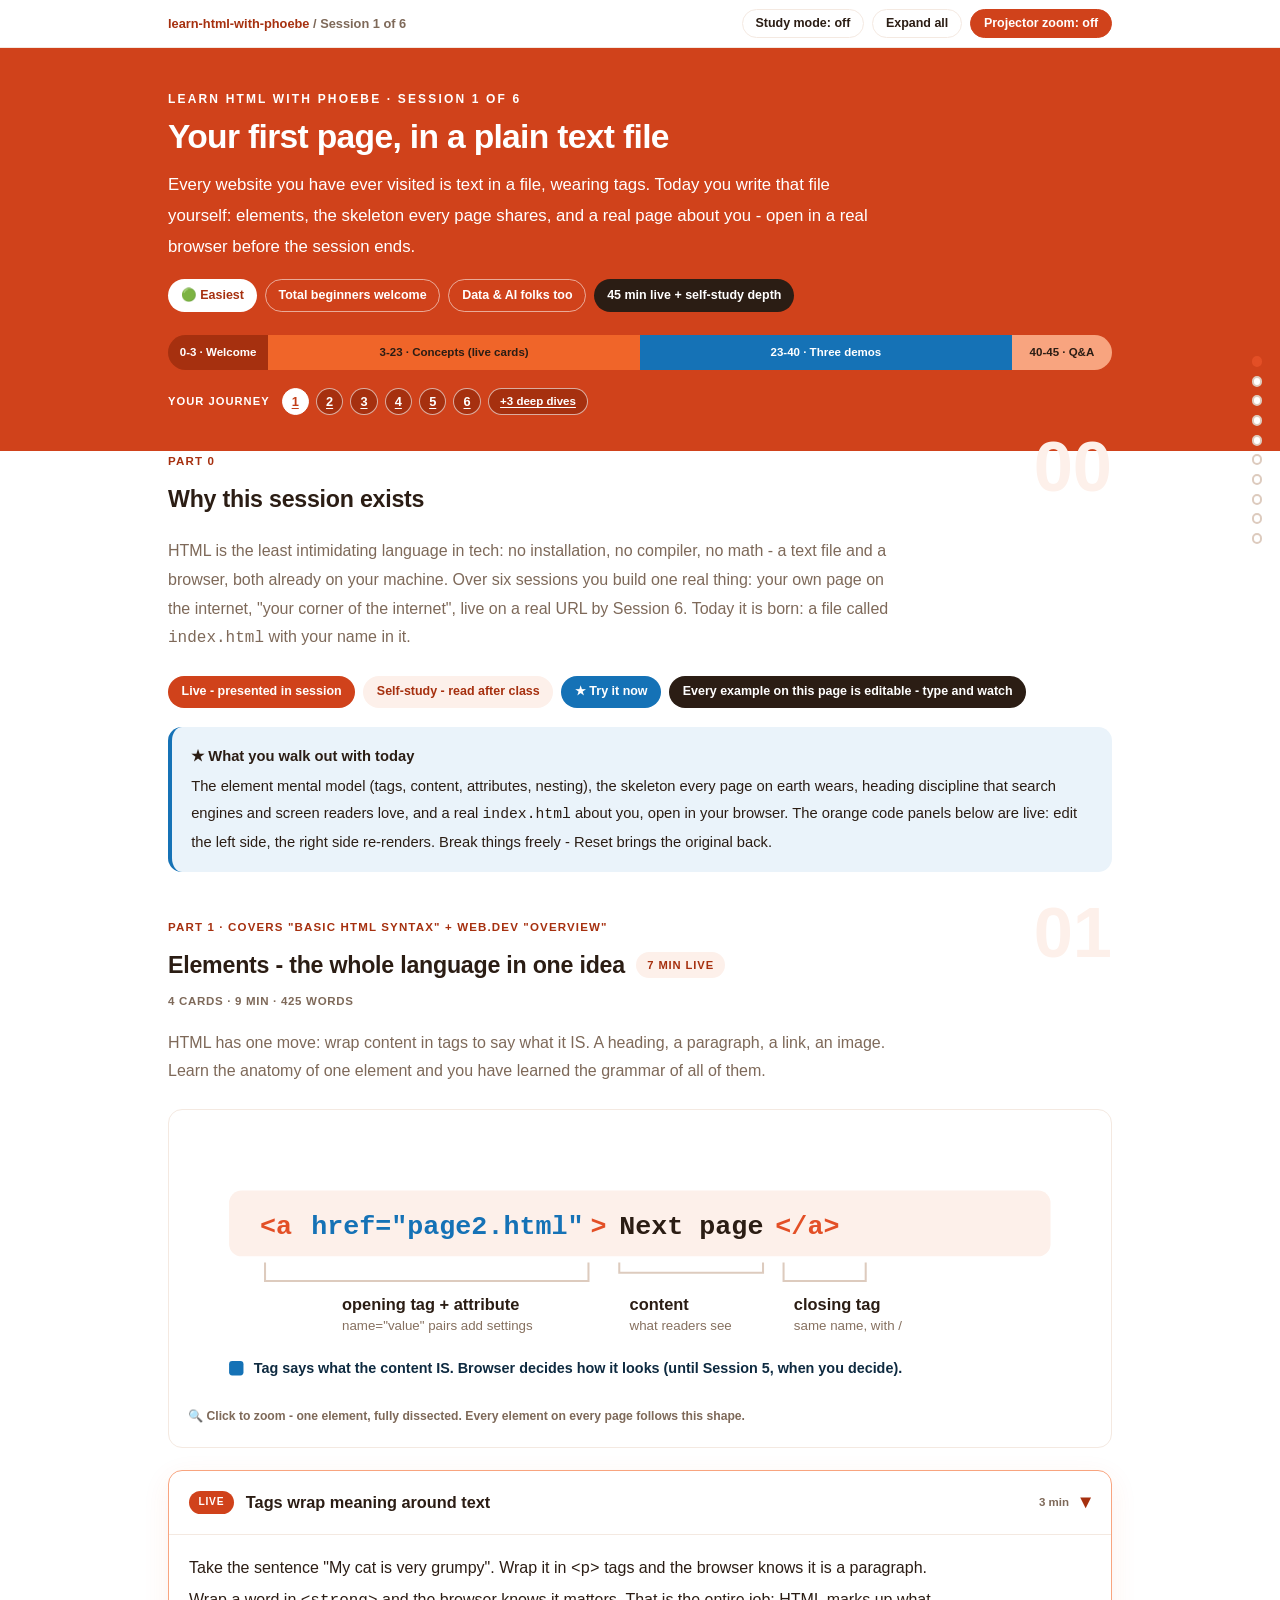
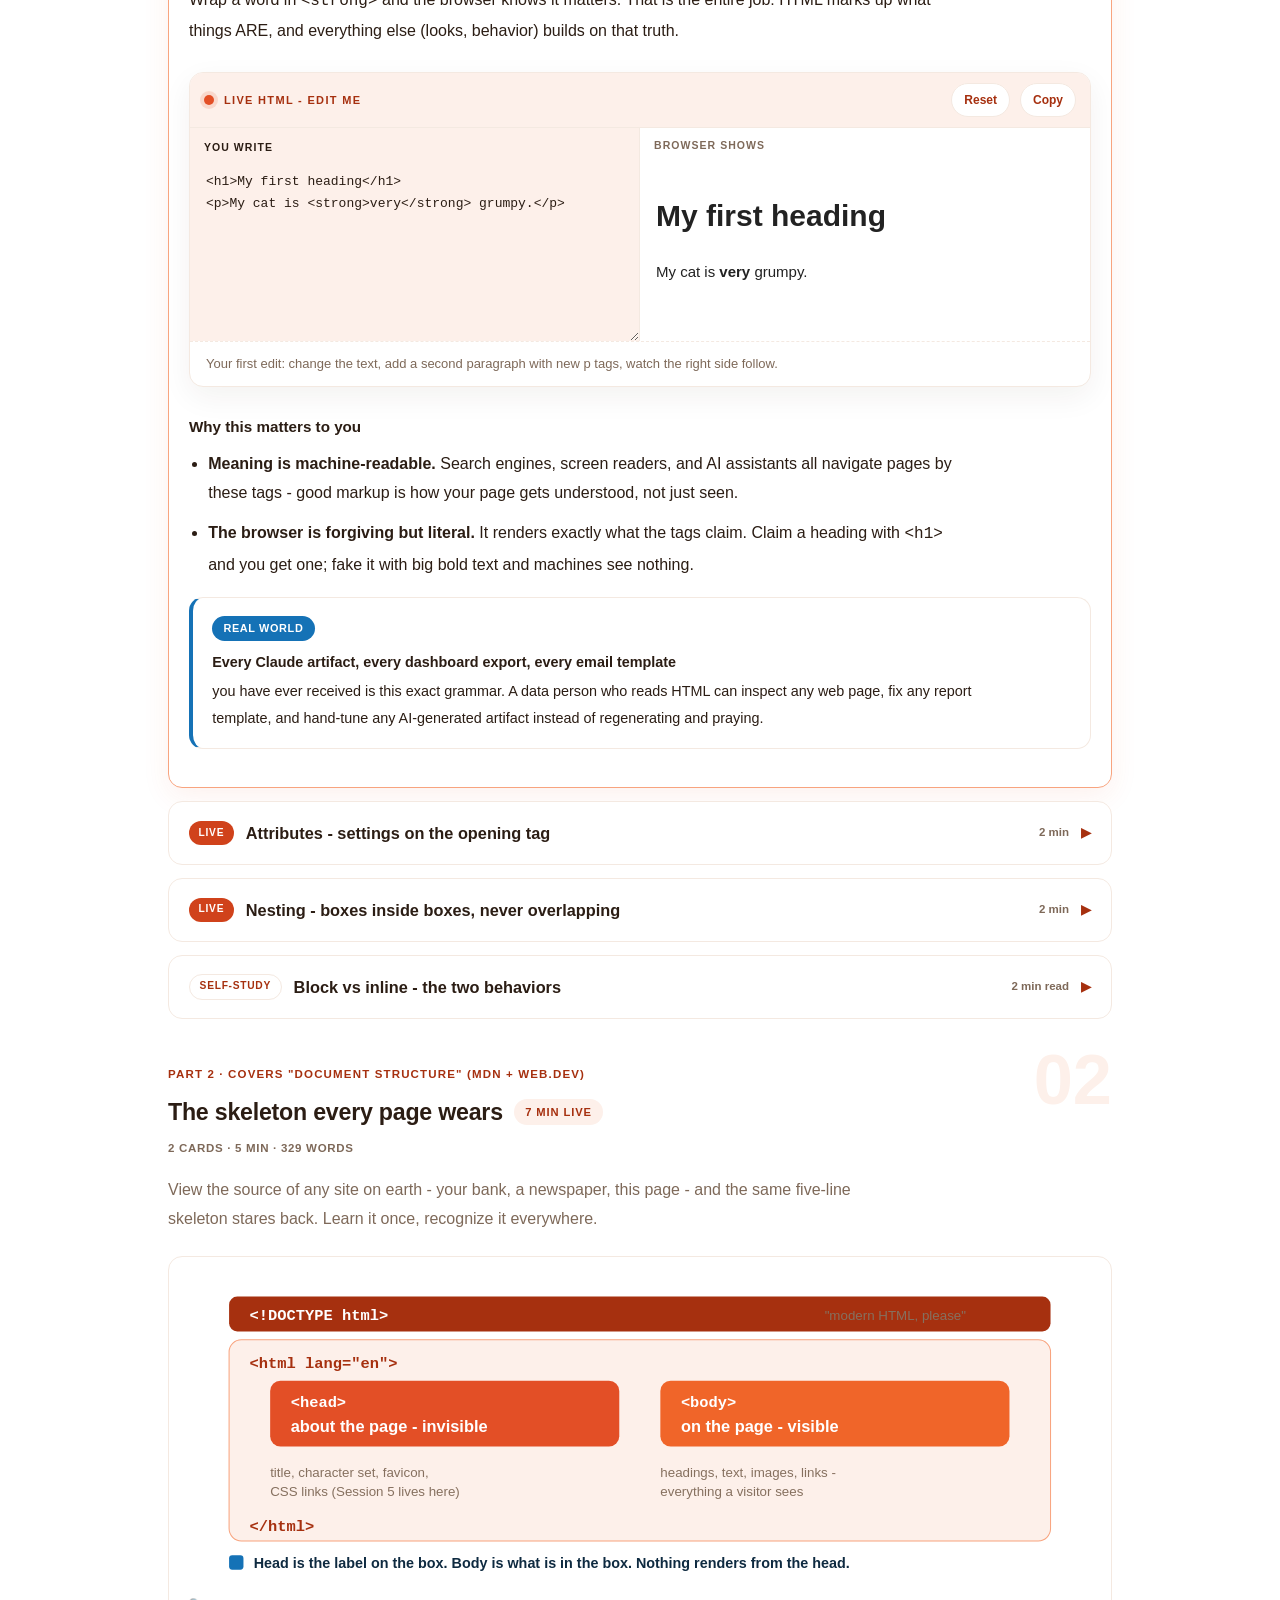
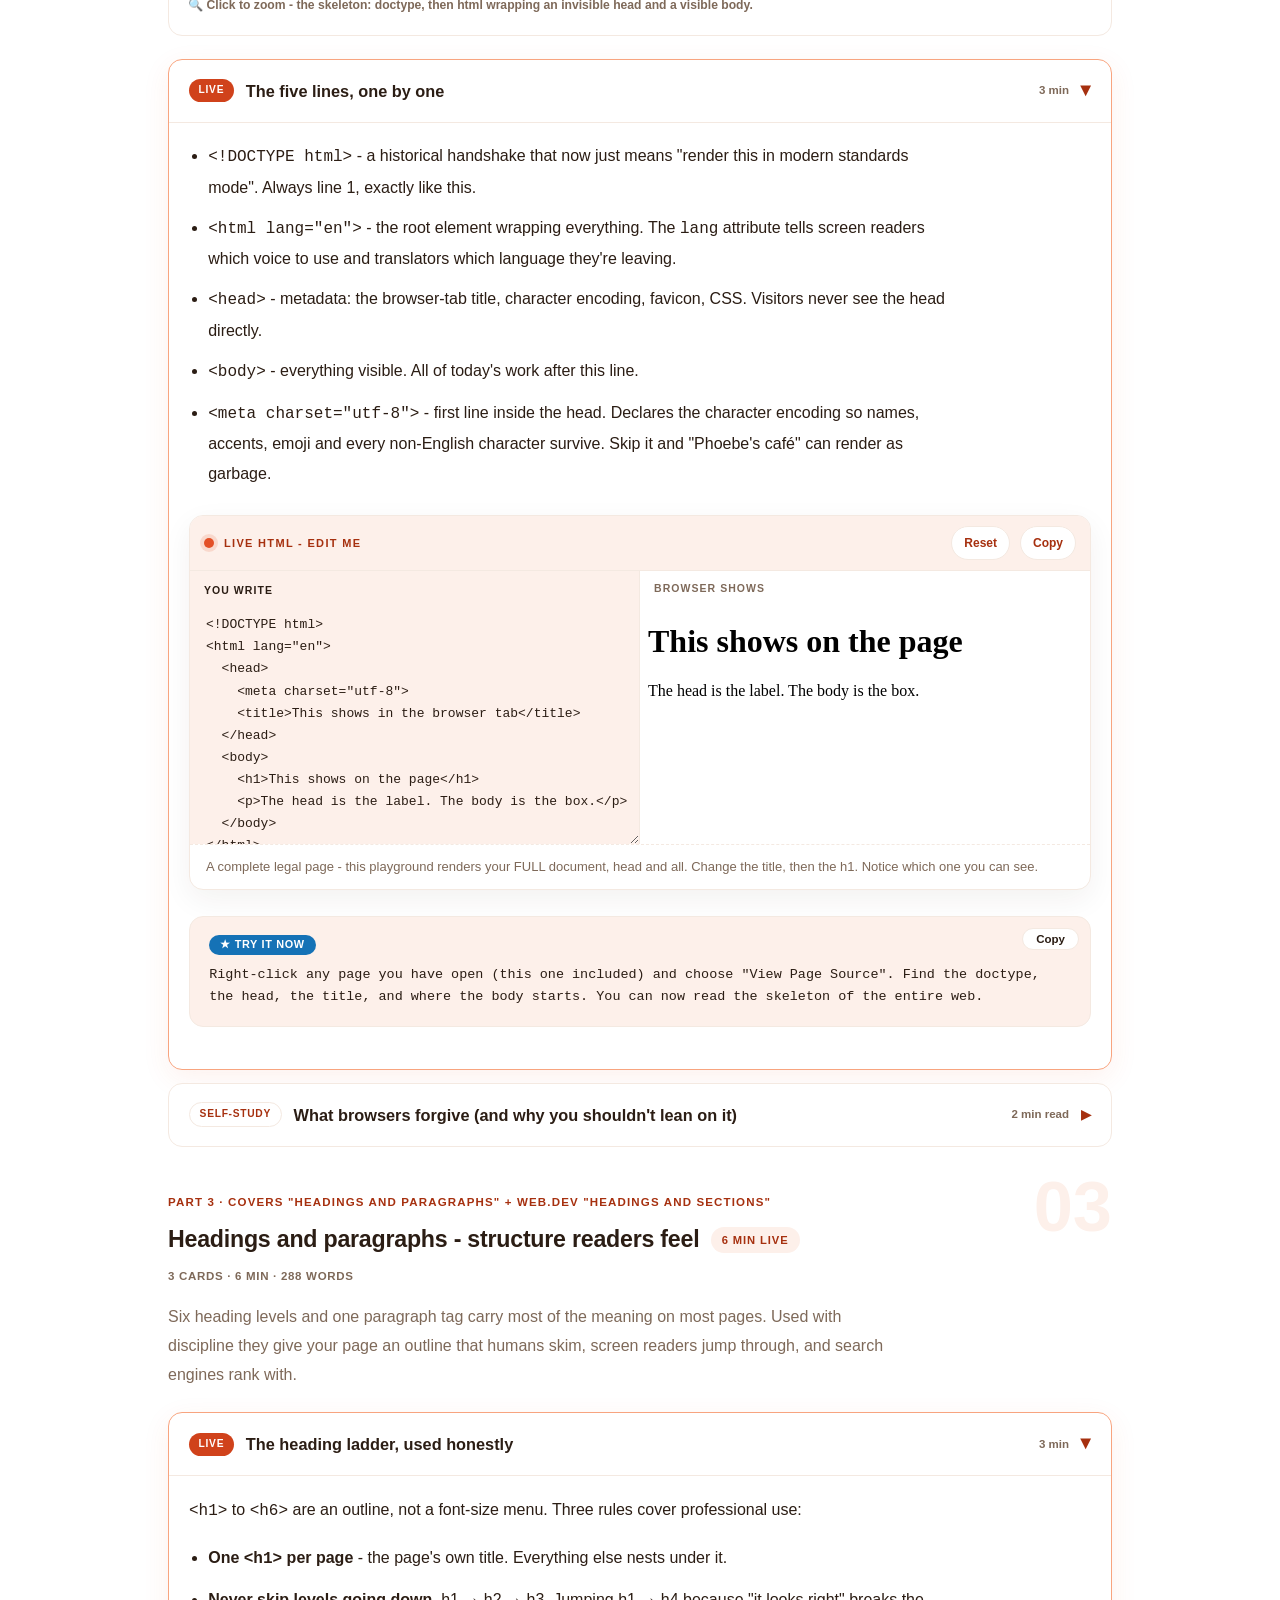
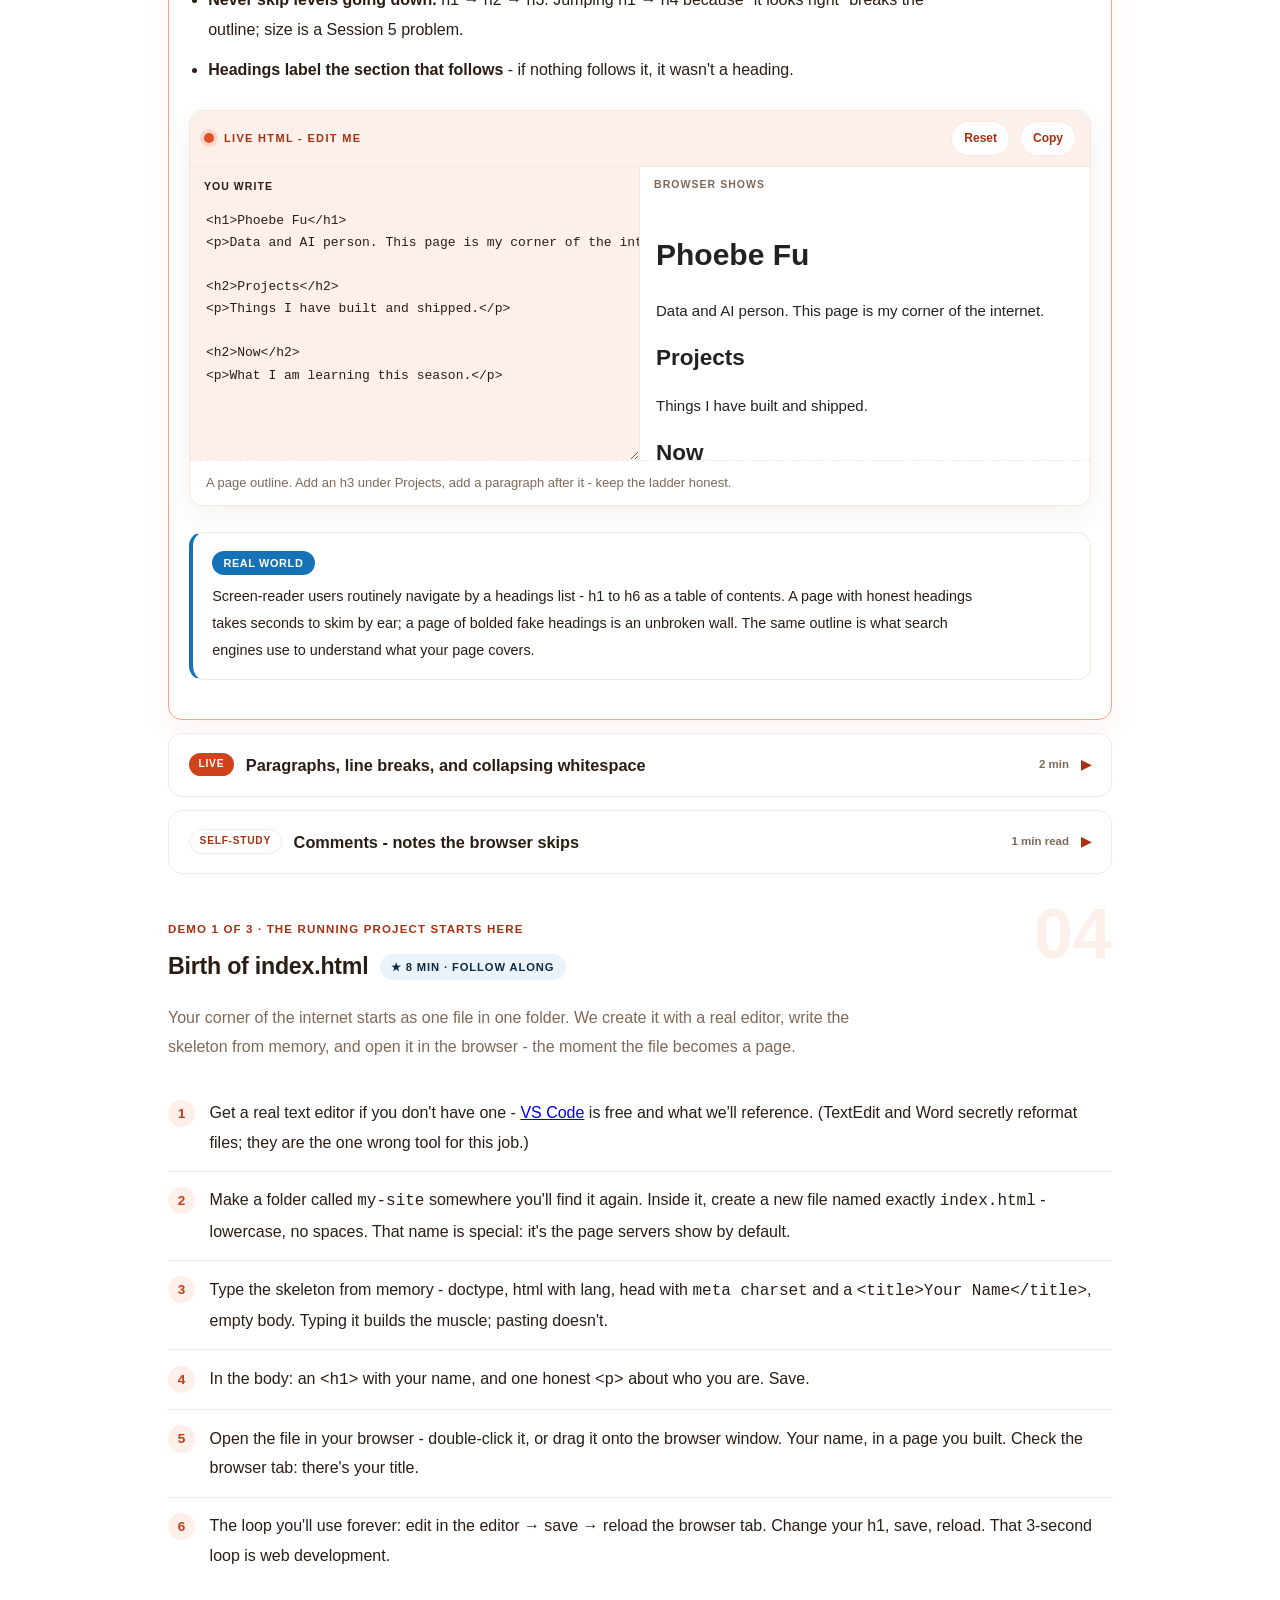
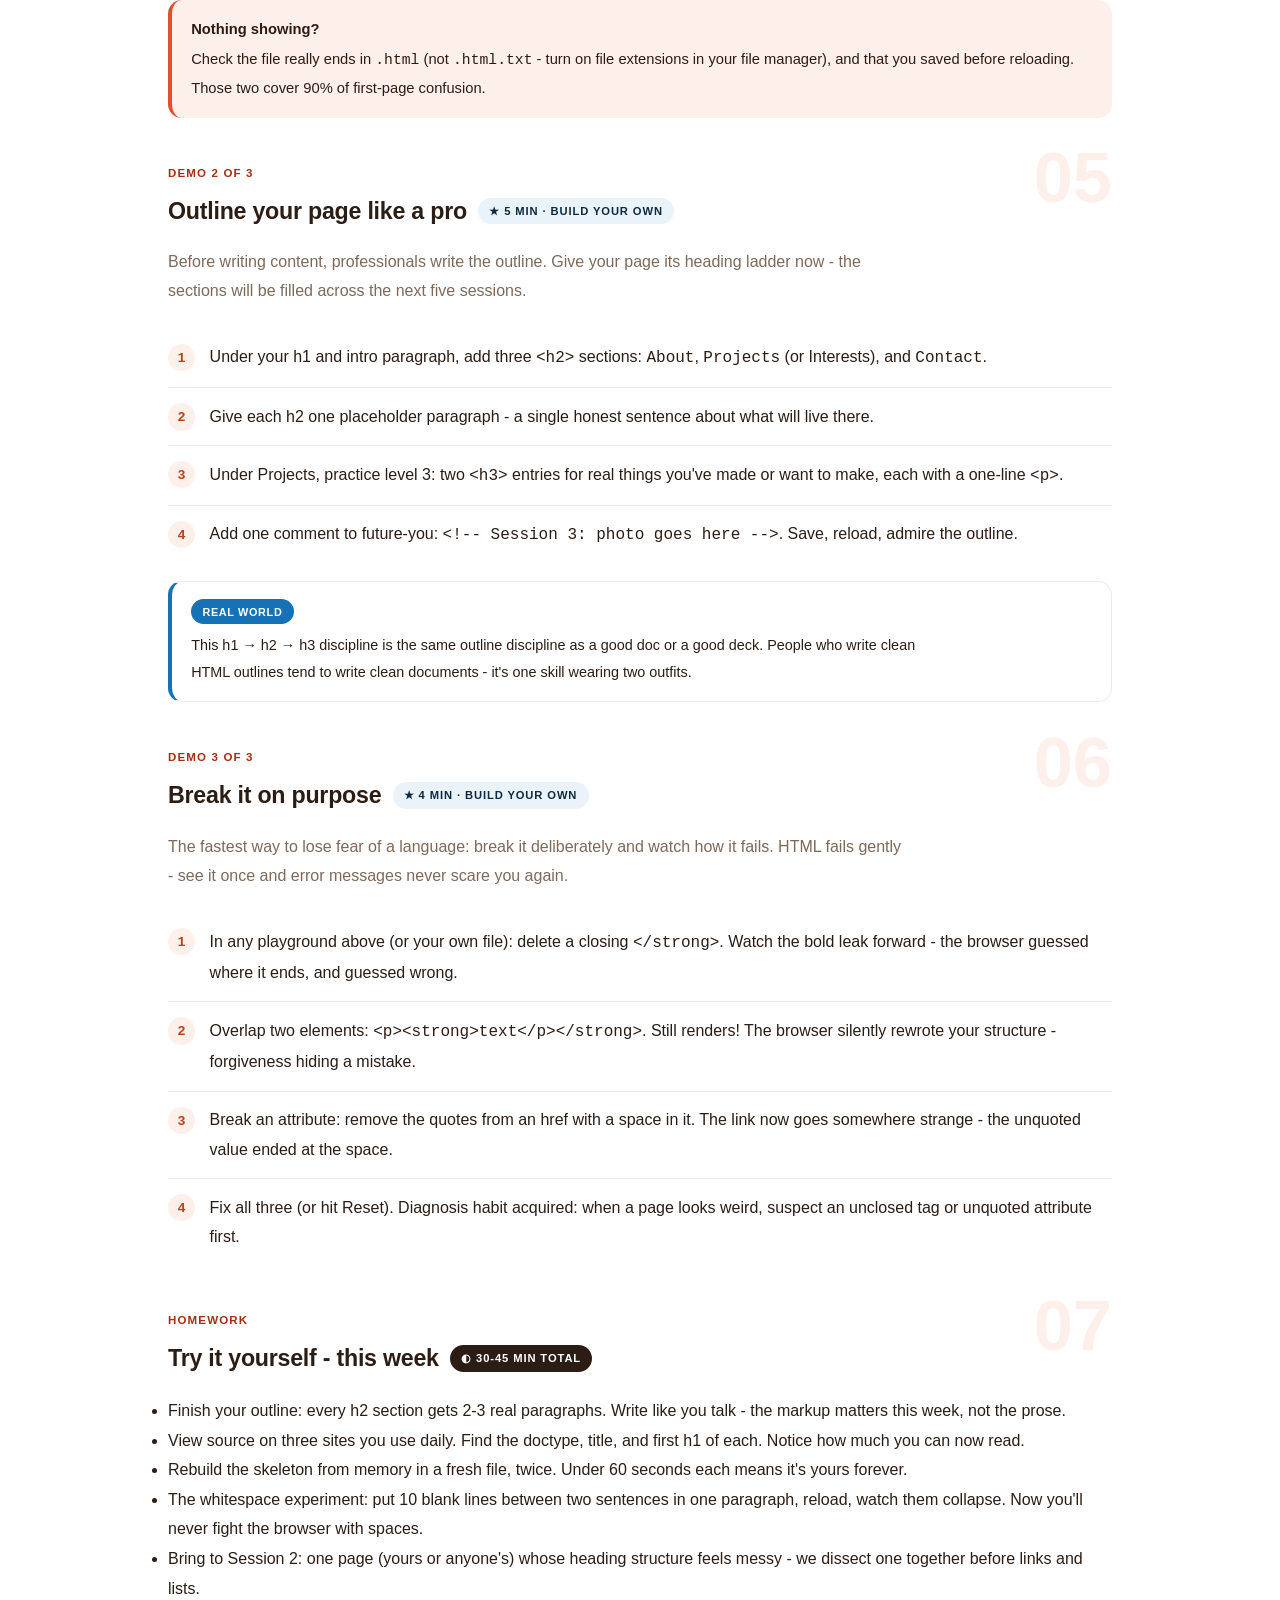
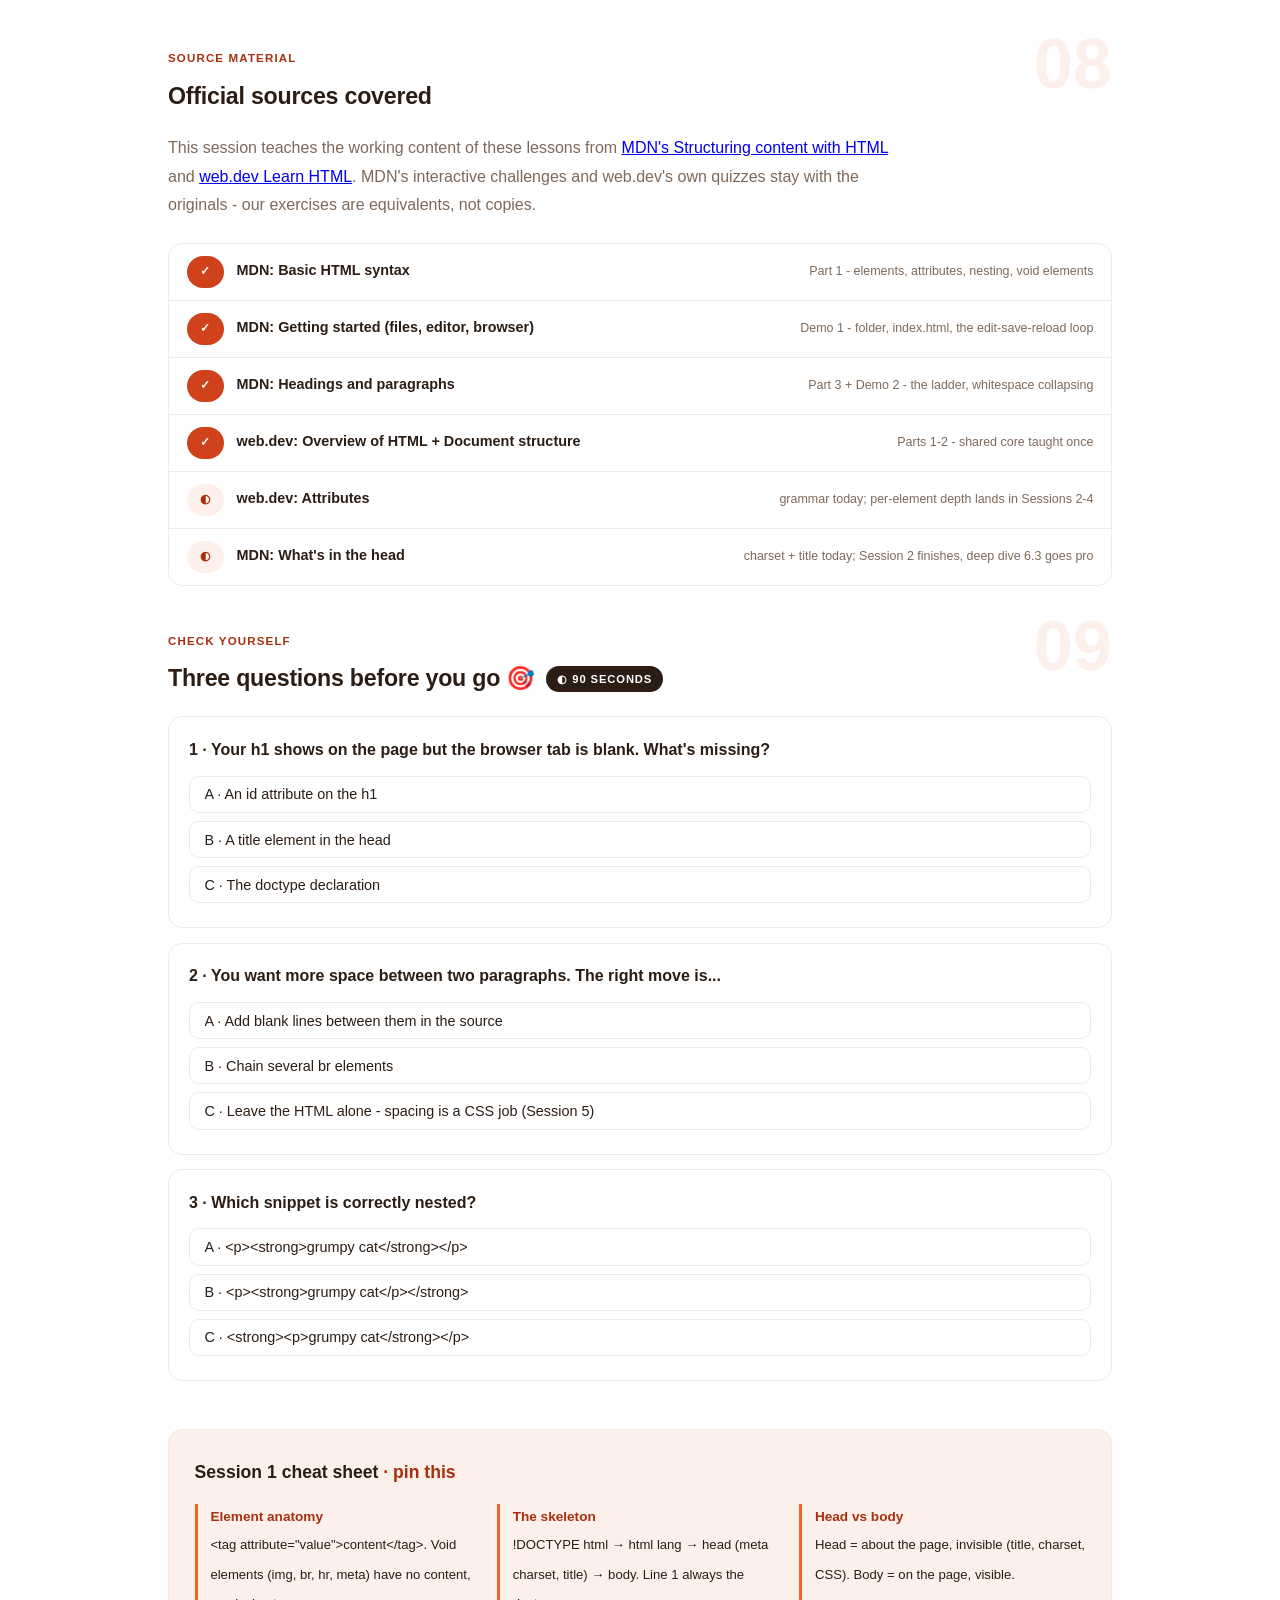
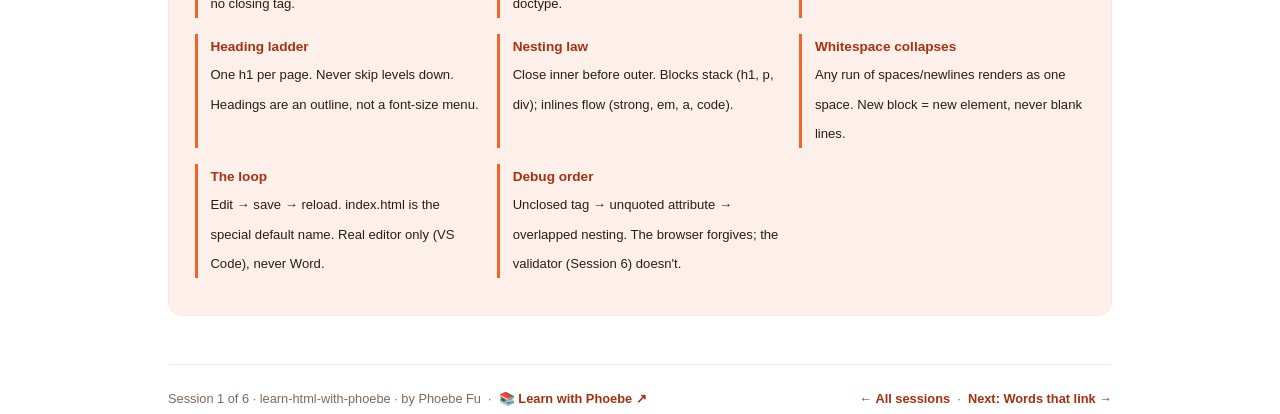
==== commit 1465041c: "Prompt-box label inside the box: overflow no longer cuts it in half The label hung 0.7rem above the " ====
--- a/courses/01-your-first-page.html
+++ b/courses/01-your-first-page.html
@@ -19,7 +19,7 @@
 <meta name="twitter:image" content="https://phoebefu6.github.io/learn-html-with-phoebe/assets/og-cover.png">
 <!-- social:end -->
 <title>Session 1 · Your first page - learn html with phoebe</title>
-<link rel="stylesheet" href="../assets/style.css?v=44">
+<link rel="stylesheet" href="../assets/style.css?v=45">
 </head>
 <body>
 
--- a/assets/style.css
+++ b/assets/style.css
@@ -831,3 +831,8 @@
 .chip.audience { background: transparent; border-color: rgba(255,255,255,.55); }
 .journey a { background: var(--indigo-deep); border-color: rgba(255,255,255,.6); }
 .skip-link { background: var(--indigo-deep); }
+
+/* Prompt-box label sits inside the box (2026-10-12). Hanging it 0.7rem above the edge let any
+   overflow:auto parent cut it in half; in normal flow nothing can clip it. The right margin
+   keeps it clear of the Copy button; long labels wrap instead of running under it. */
+.prompt-box > .label{ position: static; display: table; margin: 0 5.2rem .55rem 0; white-space: normal; line-height: 1.45; }
